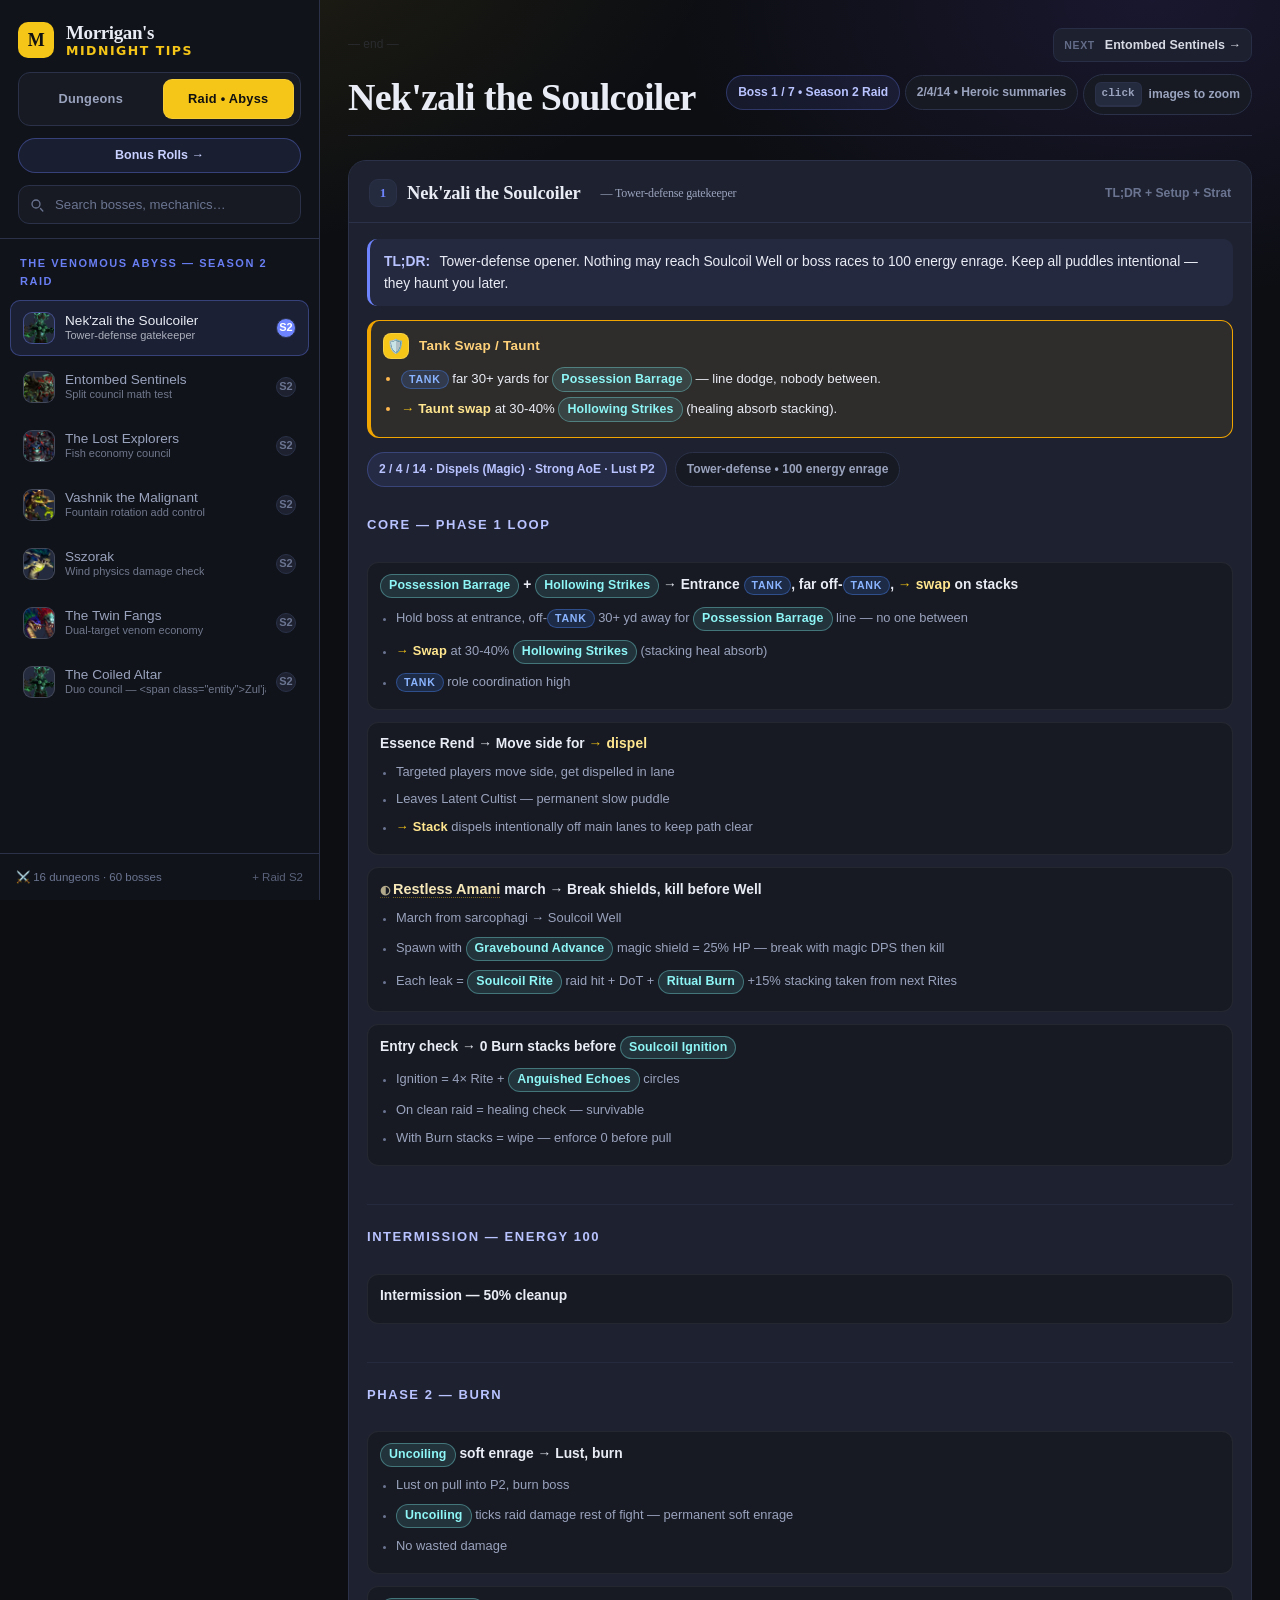
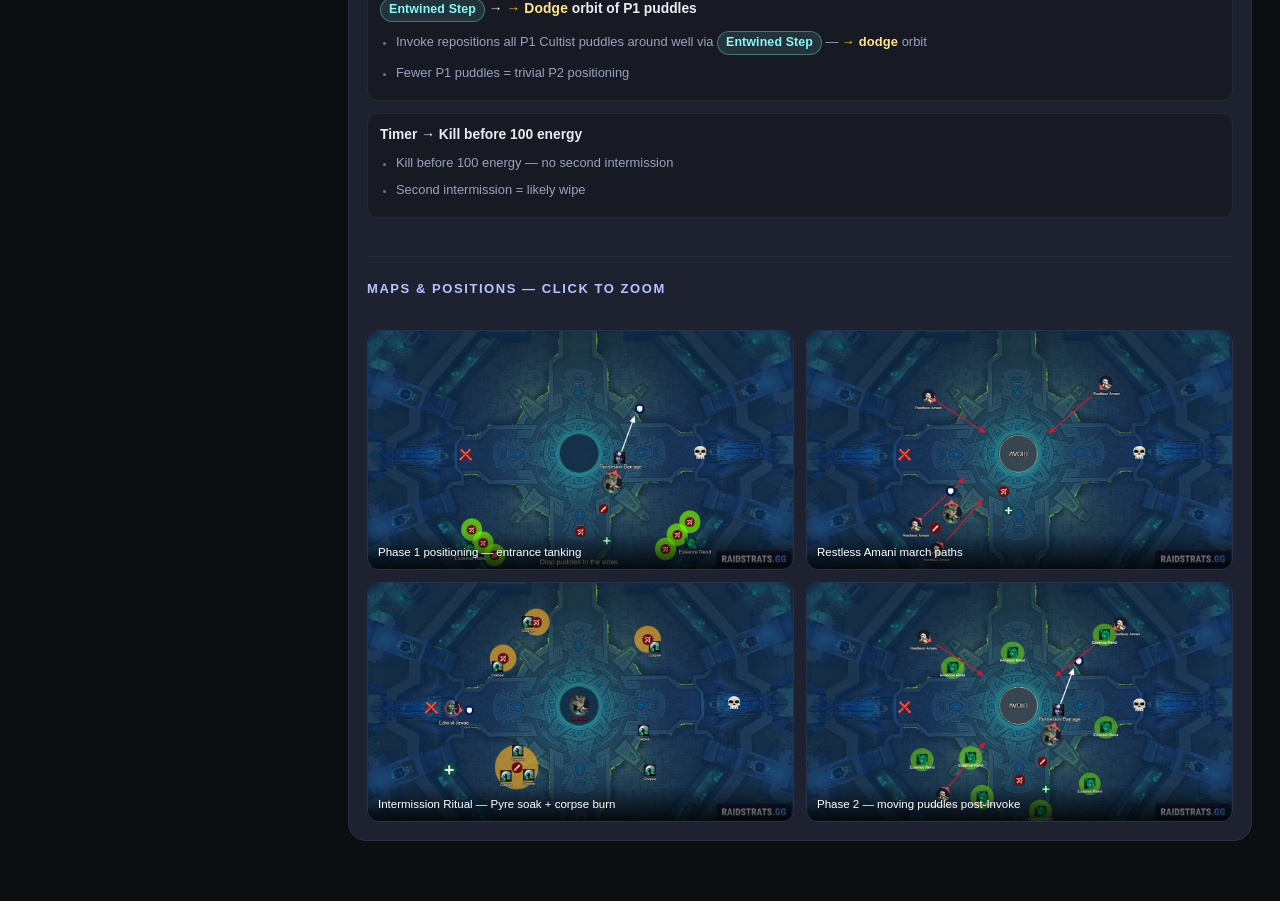
==== index.html @ 0553f7e4 "Add Bonus Rolls separate page and cross-link from main site" ====
<!doctype html>
<html lang="en">
<head>
<meta charset="utf-8"/>
<meta name="viewport" content="width=device-width, initial-scale=1, viewport-fit=cover"/>
<meta name="color-scheme" content="dark"/>
<title>Morrigan's Midnight Tips</title>
<link rel="icon" href="data:," />
<style>
  :root{
    --bg:#0c0e12;
    --bg2:#10131a;
    --panel:#171a23;
    --panel2:#1e2230;
    --panel3:#252b3e;
    --line:#2a3148;
    --line2:#313a56;
    --ink:#e9ecf4;
    --muted:#9aa3bd;
    --muted2:#6b7591;
    --gold:#f5c518;
    --gold2:#ffe27a;
    --gold-dim:rgba(245,197,24,.14);
    --green:#3ae68a;
    --accent-venom:#6e84ff;
    --radius:18px;
    --radius-sm:12px;
    --shadow:0 2px 12px rgba(0,0,0,.35);
  }
  *{box-sizing:border-box}
  html{-webkit-font-smoothing:antialiased; scrollbar-color:var(--line2) var(--bg)}
  body{
    margin:0; background:var(--bg); color:var(--ink);
    font-family: ui-sans-system, -apple-system, BlinkMacSystemFont, "Segoe UI", "Inter", "SF Pro Text", Roboto, Helvetica, Arial, sans-serif;
    min-height:100dvh; line-height:1.6;
  }
  body::before{
    content:""; position:absolute; inset:0; height:120vh; pointer-events:none; z-index:-1;
    background:
      radial-gradient(900px 600px at 15% -10%, rgba(245,197,24,.10) 0%, transparent 60%),
      radial-gradient(800px 500px at 90% 0%, rgba(120,90,255,.12) 0%, transparent 60%),
      radial-gradient(600px 400px at 60% 120%, rgba(58,230,138,.07) 0%, transparent 60%);
  }
  button{font:inherit}
  .app{display:grid; grid-template-columns:320px 1fr; min-height:100dvh}
  @media (max-width:900px){.app{grid-template-columns:1fr}}

  .side{
    position:sticky; top:0; align-self:start; height:100dvh; overflow:auto; contain:paint;
    background:var(--bg2);
    border-right:1px solid var(--line);
    display:flex; flex-direction:column;
  }
  @media (max-width:900px){.side{position:static; height:auto; overflow:visible} .side .dungeon-list{display:none}}
  .side-top{padding:22px 18px 14px; border-bottom:1px solid var(--line); background:var(--bg2)}
  .brand{display:flex; align-items:center; gap:12px; margin-bottom:14px}
  .brand-mark{
    width:36px; height:36px; border-radius:10px; display:grid; place-items:center;
    background:var(--gold); color:#111; font-weight:800;
    font-family: ui-serif, Georgia, serif; font-size:18px; letter-spacing:-.02em;

  }
  .brand h1{margin:0; font-family: ui-serif, Georgia, "Times New Roman", serif; font-weight:700; letter-spacing:-.02em; font-size:19px; line-height:.95; color:var(--ink)}
  .brand h1 span{display:block; color:var(--gold); font-size:12.5px; letter-spacing:.12em; text-transform:uppercase; margin-top:3px; font-family: ui-sans-system, system-ui, sans-serif; font-weight:600}
  .switch{display:flex; gap:6px; padding:6px; background:var(--panel); border:1px solid var(--line); border-radius:12px; margin-bottom:12px}
  .switch-btn{flex:1; padding:9px 8px; border-radius:9px; border:1px solid transparent; background:transparent; color:var(--muted); font-weight:600; font-size:12.8px; cursor:pointer; transition:.14s; letter-spacing:.02em}
  .switch-btn.active{background:var(--gold); color:#101010; border-color:rgba(255,255,255,.12)}
  .switch-btn:hover:not(.active){background:var(--panel2); color:var(--ink); border-color:var(--line2)}
  .bonus-roll-link{
    display:flex; align-items:center; justify-content:center; gap:6px;
    width:100%; margin-bottom:12px; padding:8px 11px;
    border:1px solid rgba(110,132,255,.35); border-radius:999px;
    background:rgba(110,132,255,.10); color:#c8d0ff;
    font-size:12.5px; font-weight:700; line-height:1.35; text-decoration:none;
    transition:background .14s,border-color .14s,color .14s;
  }
  .bonus-roll-link:hover{background:rgba(110,132,255,.16); border-color:rgba(110,132,255,.55); color:#fff}
  .bonus-roll-link:focus-visible{outline:2px solid var(--accent-venom); outline-offset:2px}
  .search-wrap{position:relative}
  .search-wrap input{
    width:100%; background:var(--panel); border:1px solid var(--line);
    color:var(--ink); padding:11px 12px 11px 36px; border-radius:11px; outline:none;
    font-size:13.2px; transition:.15s;
  }
  .search-wrap input::placeholder{color:var(--muted2)}
  .search-wrap input:focus{border-color:var(--line2); background:var(--panel2)}
  .search-wrap svg{position:absolute; left:11px; top:50%; transform:translateY(-50%); width:16px; height:16px; color:var(--muted2)}
  .clear-btn{position:absolute; right:8px; top:50%; transform:translateY(-50%); background:transparent; border:0; color:var(--muted2); cursor:pointer; padding:4px; border-radius:6px; display:none}
  .clear-btn.show{display:block}
  .dungeon-list{padding:10px 10px 18px; display:flex; flex-direction:column; gap:3px; flex:1}
  .season-head{font-size:11px; font-weight:700; letter-spacing:.14em; text-transform:uppercase; color:var(--gold2); padding:14px 10px 6px; margin-top:6px; opacity:.95; border-top:1px solid rgba(255,255,255,.06)}
  .season-head:first-child{border-top:0; margin-top:0; padding-top:6px}
  .season-head.raid-head{color:var(--accent-venom); border-top-color:rgba(110,132,255,.15)}
  .dungeon-btn{text-align:left; padding:11px 12px; border-radius:10px; border:1px solid transparent; background:transparent; color:var(--muted); cursor:pointer; transition:.14s; display:flex; align-items:center; justify-content:space-between; gap:10px; font-size:13.6px; font-weight:500}
  .dungeon-btn:hover{background:var(--panel); color:var(--ink); border-color:var(--line)}
  .dungeon-btn.active{background:rgba(245,197,24,.10); color:var(--ink); border-color:rgba(245,197,24,.28)}
  .dungeon-btn.raid-active{background:rgba(110,132,255,.12); border-color:rgba(110,132,255,.35); color:var(--ink)}
  .dungeon-btn.active .count{background:var(--gold); color:#111}
  .dungeon-btn.raid-active .count{background:var(--accent-venom); color:white}
  .dungeon-btn .name{white-space:nowrap; overflow:hidden; text-overflow:ellipsis}
  .count{font-size:11px; font-weight:700; min-width:20px; height:20px; display:grid; place-items:center; border-radius:999px; background:var(--panel2); color:var(--muted2); border:1px solid var(--line); flex-shrink:0}
  .side-foot{padding:14px 16px; border-top:1px solid var(--line); color:var(--muted2); font-size:11.5px; display:flex; justify-content:space-between; gap:10px; flex-wrap:wrap}

  .main{min-width:0; padding:28px 28px 60px; max-width:1220px; width:100%}
  @media (max-width:900px){.main{padding:18px 16px 40px}}
  .header{display:flex; gap:18px; flex-wrap:wrap; align-items:flex-end; justify-content:space-between; margin-bottom:24px; padding-bottom:20px; border-bottom:1px solid var(--line)}
  .header h2{margin:0; font-family: ui-serif, Georgia, serif; font-size:clamp(26px,4vw,38px); line-height:.95; letter-spacing:-.02em}
  .header h2 b{color:var(--gold)}
  .header h2.raid-title b{color:var(--accent-venom)}
  .pill{display:inline-flex; align-items:center; gap:7px; padding:7px 11px; border-radius:999px; background:var(--panel); border:1px solid var(--line); color:var(--muted); font-size:12.1px; font-weight:600; flex-wrap:wrap}
  .pill.gold{border-color:rgba(245,197,24,.28); background:rgba(245,197,24,.08); color:var(--gold2)}
  .pill.venom{border-color:rgba(110,132,255,.28); background:rgba(110,132,255,.10); color:#b9c3ff}
  .notice{background:var(--panel2); border:1px solid var(--line); border-radius:14px; padding:14px 16px; color:var(--muted); font-size:13px; display:flex; gap:12px; margin-bottom:22px}
  .notice strong{color:var(--ink)}
  .boss-grid{display:grid; gap:18px}
  .boss-card{background:var(--panel2); border:1px solid var(--line); border-radius:var(--radius); overflow:hidden;}
  .boss-head{padding:18px 20px 14px; display:flex; align-items:center; justify-content:space-between; gap:12px; border-bottom:1px solid var(--line); background:var(--panel2)}
  .boss-head.raid-head{background:var(--panel2)}
  .boss-head h3{margin:0; font-family: ui-serif, Georgia, serif; font-size:18.5px; letter-spacing:-.01em; display:flex; align-items:center; gap:10px}
  .boss-icon{width:28px; height:28px; border-radius:9px; display:grid; place-items:center; background:var(--panel3); border:1px solid var(--line); font-size:13px; color:var(--gold)}
  .boss-icon.raid{color:var(--accent-venom)}
  .boss-head .mini{color:var(--muted2); font-size:12.2px; font-weight:600}
  .tips{padding:6px 10px 12px; display:flex; flex-direction:column}
  .tip-row{display:grid; grid-template-columns:1fr 320px; gap:14px; padding:12px 10px; border-radius:12px; border:1px solid transparent}
  .tip-row:hover{background:rgba(255,255,255,.02); border-color:rgba(255,255,255,.04)}
  @media (max-width:920px){.tip-row{grid-template-columns:1fr}}
  .tip-text{font-size:14px; color:var(--ink); line-height:1.55; text-wrap:wrap; display:flex; gap:10px; align-items:flex-start}
  .tip-num{flex:0 0 26px; width:26px; height:26px; display:grid; place-items:center; background:var(--panel3); border:1px solid var(--line); border-radius:8px; color:var(--muted); font-size:11.5px; font-weight:700; margin-top:1px}
  .tip-row:hover .tip-num{color:var(--ink); border-color:var(--line2)}
  .tip-row.no-media{grid-template-columns:1fr}
  .tip-media{position:relative; border-radius:12px; overflow:hidden; background:var(--panel3); border:1px solid var(--line); aspect-ratio:16/9; display:grid; place-items:center}
  .tip-media img{width:100%; height:100%; object-fit:cover; display:block; cursor:zoom-in}
  .tip-media.empty{display:none}
  .img-badge{position:absolute; left:8px; bottom:8px; background:rgba(0,0,0,.72); color:white; font-size:11px; padding:4px 7px; border-radius:7px; border:1px solid rgba(255,255,255,.15)}

  /* RAID specifics */
  .raid-body{padding:16px 18px 18px}
  .tldr{background:rgba(245,197,24,.06); border-left:3px solid var(--gold); border-radius:10px; padding:12px 14px; font-size:13.8px; line-height:1.55; color:var(--ink); margin-bottom:14px}
  .tldr.venom-tldr{background:rgba(110,132,255,.08); border-left-color:var(--accent-venom)}
  .tldr strong{color:var(--gold); margin-right:6px}
  .tldr.venom-tldr strong{color:#b9c3ff}
  .setup-line{display:flex; gap:8px; flex-wrap:wrap; margin-bottom:14px}
  .strat{display:grid; gap:10px}
  .strat h4{margin:14px 0 6px; font-size:13px; letter-spacing:.12em; text-transform:uppercase; color:var(--gold2)}
  .strat h4.raid-h{color:#b9c3ff}
  .strat ul{margin:0; padding-left:18px; color:var(--ink); font-size:13.8px; line-height:1.55}
  .strat li{margin:5px 0}
  .strat li::marker{color:var(--muted2)}
  .img-grid{display:grid; grid-template-columns:repeat(2,1fr); gap:12px; margin-top:14px}
  @media (max-width:700px){.img-grid{grid-template-columns:1fr}}
  .img-card{border-radius:12px; overflow:hidden; background:var(--panel3); border:1px solid var(--line); aspect-ratio:16/9; position:relative}
  .img-card img{width:100%; height:100%; object-fit:cover; display:block; cursor:zoom-in}
  .img-card .cap{position:absolute; left:0; right:0; bottom:0; background:linear-gradient(0deg,rgba(0,0,0,.78),transparent); color:white; font-size:11.5px; padding:10px 10px 8px}

  .no-results{padding:40px 20px; text-align:center; color:var(--muted); border:1px dashed var(--line); border-radius:16px; background:var(--panel)}
  .mobile-dungeons{display:none; margin-bottom:18px}
  @media (max-width:900px){
    .mobile-dungeons{display:block}
    .mobile-dungeons select{width:100%; padding:12px 14px; border-radius:12px; background:var(--panel); color:var(--ink); border:1px solid var(--line); font-size:14px}
  }
  .lightbox{position:fixed; inset:0; z-index:60; display:none; place-items:center; padding:20px; background:rgba(5,6,10,.86);}
  .lightbox.open{display:grid}
  .lightbox img{max-width:min(1100px,92vw); max-height:86vh; border-radius:14px; border:1px solid rgba(255,255,255,.12)}
  .lightbox .close{position:absolute; top:16px; right:16px; width:40px; height:40px; border-radius:99px; background:rgba(255,255,255,.08); border:1px solid rgba(255,255,255,.12); color:white; cursor:pointer; display:grid; place-items:center}
  kbd{font-family:ui-monospace,monospace; font-size:11px; background:var(--panel3); border:1px solid var(--line); border-bottom-width:2px; padding:2px 6px; border-radius:6px; color:var(--muted)}

  /* readability tokens */
  .spell{
    display:inline-flex; align-items:center; gap:4px;
    padding:2px 8px; border-radius:999px;
    background:rgba(122,236,236,.12);
    border:1px solid rgba(122,236,236,.36);
    color:#8ef6f6; font-weight:700; font-size:12.4px; letter-spacing:.01em;
    white-space:nowrap;
  }
  .entity{
    font-weight:800; color:#f6e7b8; font-size:105%;
    text-decoration: underline dotted rgba(245,197,24,.45);
    text-underline-offset:3px; text-decoration-thickness:1.4px;
  }
  .entity::before{content:"◐"; font-size:.85em; margin-right:3px; opacity:.7}
  .role{
    display:inline-flex; align-items:center; justify-content:center;
    padding:1px 7px; border-radius:999px; font-size:10.6px; font-weight:800;
    text-transform:uppercase; letter-spacing:.07em; line-height:1.4;
    border:1px solid transparent; vertical-align:middle;
  }
  .role-tank{background:rgba(72,135,255,.16); border-color:rgba(72,135,255,.38); color:#8ab4ff}
  .role-healer{background:rgba(52,211,121,.16); border-color:rgba(52,211,121,.36); color:#7be6a2}
  .role-dps{background:rgba(255,90,90,.15); border-color:rgba(255,90,90,.36); color:#ff9494}
  .action{
    color:#ffe68f; font-weight:700; letter-spacing:.01em;
  }
  .action::before{content:"→ "; color:var(--gold); font-weight:900}
  strong.action{color:#ffe68f; font-weight:800}
  .dungeon-btn .raid-ico{
    width:32px; height:32px; border-radius:9px; object-fit:cover; flex:0 0 32px;
    border:1px solid rgba(255,255,255,.14); background:var(--panel3);
    image-rendering:-webkit-optimize-contrast;
  }
  .dungeon-btn.raid-active .raid-ico{
    border-color:rgba(110,132,255,.42);
  }
  .tank-box{
    margin:12px 0 14px; padding:12px 12px 10px 12px;
    border-radius:12px;
    border:1.5px solid #f0a500; border-left-width:4px;
    background:rgba(240,165,0,.08);
    box-shadow:none;
    color:var(--ink);
  }
  .tank-box-head{display:flex; align-items:center; gap:10px; margin-bottom:8px; font-weight:800; letter-spacing:.02em; font-size:13.5px; color:#ffd27a}
  .tank-box-head .tb-icon{width:26px; height:26px; border-radius:8px; display:grid; place-items:center; background:var(--gold); color:#1a1200; font-size:14px; font-weight:900; border:1px solid rgba(255,255,255,.18)}
  .tank-box ul{margin:6px 0 0 18px; padding:0; font-size:13.2px; line-height:1.52}
  .tank-box li{margin:5px 0}
  .tank-box li::marker{color:#ffb84d}

  .pn-top{
    display:flex; justify-content:space-between; gap:8px; margin:0 0 12px; align-items:center;
  }
  .pn-btn{
    display:inline-flex; align-items:center; gap:6px; white-space:nowrap;
    border:1px solid var(--line); background:var(--panel2); color:var(--ink);
    border-radius:10px; cursor:pointer; transition:.14s; font-weight:600;
    text-align:left; max-width:44vw; overflow:hidden; text-overflow:ellipsis;
  }
  .pn-btn.small{padding:6px 10px; font-size:12.5px; border-radius:9px; opacity:.92}
  .pn-btn.large{padding:12px 18px; font-size:14px; border-radius:12px; min-width:160px; justify-content:center; font-weight:700}
  .pn-btn:hover{border-color:var(--line2); background:var(--panel3); transform:translateY(-1px)}
  .pn-btn:active{transform:translateY(0)}
  .pn-btn[disabled], .pn-btn.disabled{
    opacity:.32; pointer-events:none; border-style:dashed;
  }
  .pn-btn.venom:hover{border-color:rgba(110,132,255,.45)}
  .pn-btn.gold:hover{border-color:rgba(245,197,24,.42)}
  .pn-label{overflow:hidden; text-overflow:ellipsis; white-space:nowrap; max-width:22ch}
  .pn-hint{font-size:10.5px; color:var(--muted2); letter-spacing:.06em; text-transform:uppercase; font-weight:700; margin-right:4px}

  /* Title deeplink */
  .deeplink{
    color:inherit; text-decoration:none; cursor:pointer; position:relative;
    display:inline-flex; align-items:center; gap:8px;
  }
  .deeplink:hover{ text-decoration:underline; text-underline-offset:4px; text-decoration-thickness:1.5px; }
  .header h2:not(.raid-title) .deeplink:hover{ text-decoration-color: var(--gold); }
  .header h2.raid-title .deeplink:hover{ text-decoration-color: var(--accent-venom); }
  .deeplink .link-ic{
    opacity:0; transform: translateX(-4px);
    font-size:14px; line-height:1; transition: opacity .15s ease, transform .15s ease;
    filter: saturate(.8);
  }
  .deeplink:hover .link-ic, .deeplink:focus-visible .link-ic{ opacity:1; transform: translateX(0); }
  .deeplink:focus-visible{ outline:none; text-decoration:underline; text-underline-offset:4px; }
  #copyFeedback{
    position:fixed; left:50%; bottom:22px; transform:translateX(-50%) translateY(8px);
    background:#1c2236; color:#dbe3ff; border:1px solid rgba(110,132,255,.35);
    border-left:2px solid var(--accent-venom);
    padding:8px 14px; border-radius:10px; font-size:12.5px; font-weight:600;
    opacity:0; pointer-events:none; transition: opacity .18s, transform .18s; z-index:99999;
  }
  #copyFeedback.show{ opacity:1; transform:translateX(-50%) translateY(0); }

  /* Mech scannability */
  .strat ul{list-style:none; padding-left:0}
  .strat ul li.mech-item{
    padding:11px 12px; border:1px solid rgba(255,255,255,.06); border-radius:11px;
    background:var(--panel);
    margin:10px 0;
  }
  .strat ul li.mech-item + li.mech-item{margin-top:12px}
  .mech-lead{font-weight:700; font-size:13.8px; line-height:1.45; margin-bottom:6px}
  .mech-lead strong{font-weight:800}
  .mech-subs{margin:6px 0 0 0; padding-left:16px !important; list-style:disc !important}
  .mech-subs li{padding:3px 0; margin:3px 0 !important; border:0 !important; background:transparent !important; font-size:12.9px; color:var(--muted); line-height:1.45}
  .mech-subs li::marker{color:var(--muted2); font-size:11px}
  .mech-divider{height:1px; background:var(--line); margin:18px 0 8px; opacity:.6}
  .mech-ico{width:22px; height:22px; border-radius:7px; object-fit:cover; border:1px solid var(--line); vertical-align:middle; margin-right:6px; background:var(--panel3); display:inline-block}

  /* Spell tooltips - desktop only */
  .spell{
    position:relative;
  }
  @media (hover: hover) and (pointer: fine){
    .spell{cursor:help}
    .spell:hover,.spell:focus{opacity:.92; outline:none}
    .spell:focus-visible{outline:2px solid rgba(122,236,236,.5); outline-offset:2px}
  }
  #spellTooltip{
    position:fixed;
    left:0; top:0;
    max-width:320px;
    width:max-content;
    max-width:min(320px, calc(100vw - 24px));
    background:#1b1f2e;
    color:#e9ecf6;
    border:1px solid rgba(122,236,236,.38);
    border-left:3px solid #7aecec;
    border-radius:10px;
    padding:10px 12px 9px;
    font-size:12.7px;
    line-height:1.45;
    font-weight:500;
    z-index:9999;
    opacity:0;
    transform:translateY(4px) scale(.98);
    pointer-events:none;
    transition:opacity .14s ease, transform .14s ease;
    text-wrap:wrap;
    white-space:normal;
  }
  #spellTooltip.show{
    opacity:1;
    transform:translateY(0) scale(1);
  }
  #spellTooltip::before{
    content:"";
    position:absolute;
    width:8px; height:8px;
    background:#1b1f2e;
    border-left:1px solid rgba(122,236,236,.38);
    border-top:1px solid rgba(122,236,236,.38);
    transform:rotate(45deg);
    left:16px;
    bottom:-5px;
  }
  #spellTooltip.flip-above::before{
    top:-5px; bottom:auto;
    transform:rotate(225deg);
  }
  @media (max-width:768px), (hover: none), (pointer: coarse){
    #spellTooltip{display:none !important}
    .spell{cursor:default}
  }
</style>
</head>
<body>
<div class="app">
  <aside class="side" aria-label="Navigation">
    <div class="side-top">
      <div class="brand">
        <div class="brand-mark">M</div>
        <h1>Morrigan's<span>Midnight Tips</span></h1>
      </div>
      <div class="switch" role="tablist">
        <button class="switch-btn active" id="swDungeon" role="tab" aria-selected="true">Dungeons</button>
        <button class="switch-btn" id="swRaid" role="tab" aria-selected="false">Raid • Abyss</button>
      </div>
      <a class="bonus-roll-link" href="bonus-rolls.html" data-preview-href="assets/bonus-rolls.html">Bonus Rolls →</a>
      <div class="search-wrap">
        <svg viewBox="0 0 16 16" fill="none" aria-hidden="true"><path d="M11.5 11.5L13.8 14" stroke="currentColor" stroke-width="1.3" stroke-linecap="round"/><circle cx="7" cy="7" r="4" stroke="currentColor" stroke-width="1.3"/></svg>
        <input id="q" placeholder="Search bosses, mechanics…" autocomplete="off" spellcheck="false"/>
        <button class="clear-btn" id="clearQ" aria-label="Clear search">✕</button>
      </div>
    </div>
    <div class="dungeon-list" id="dungeonList"></div>
    <div class="side-foot"><span>⚔️ 16 dungeons · 60 bosses</span><span style="opacity:.8">+ Raid S2</span></div>
  </aside>
  <main class="main">
    <div class="mobile-dungeons"><select id="mobileSelect" aria-label="Select"></select></div>
    <div class="pn-top" id="topPrevNext" aria-label="Previous Next top"></div>
    <div class="header">
      <h2 id="dungeonTitle">Temple of Sethraliss</h2>
      <div class="meta" id="headerMeta"><span class="pill"><kbd>/</kbd> to search • <kbd>Esc</kbd> closes image</span></div>
    </div>
    <div class="notice" id="notice"><span style="font-size:16px">💡</span><div><strong id="noticeTitle">How to use:</strong> <span id="noticeText">pick a dungeon left, then skim boss cards. Search filters bosses and mechanics.</span></div></div>
    <div class="boss-grid" id="bossGrid"></div>
  </main>
</div>
<div class="lightbox" id="lightbox" aria-hidden="true" role="dialog"><button class="close" id="lbClose" aria-label="Close">✕</button><img id="lbImg" alt="Zoomed screenshot" decoding="async"/></div>
<div id="spellTooltip" role="tooltip" aria-hidden="true"></div>
<div id="copyFeedback" role="status" aria-live="polite"></div>
<script>
// Keep the GitHub Pages link at the repo root while serving the preview copy from Hatch's asset route.
document.addEventListener('click', (e)=>{
  const previewLink=e.target.closest && e.target.closest('a[data-preview-href]');
  if(previewLink && location.pathname.includes('/spaces/v2/')){
    e.preventDefault();
    location.href=previewLink.dataset.previewHref;
    return;
  }

  const a=e.target.closest && e.target.closest('a.deeplink');
  if(!a) return;
  const href=a.getAttribute('href')||'';
  if(!href.startsWith('#')) return;
  const el=document.getElementById('copyFeedback');
  if(el){
    el.textContent='Link copied · '+href;
    el.classList.add('show');
    clearTimeout(window.__cf_t);
    window.__cf_t=setTimeout(()=>el.classList.remove('show'),1400);
  }
});
</script>
<script>

const IMAGE_MAP={"flp6.png":"rlp6.png"};
const DUNGEONS={
  "Temple of Sethraliss":{bosses:[
    {name:"Adderis and Aspix",tips:[{text:"1 boss has immunity. Always target the one that takes damage"},{image:"tos1.png",text:"2 players targeted, <span class=\"action\">drop puddles</span>. Drop them away. Center is a good place"},{image:"tos2.png",text:"Line attacks with knockbacks"},{image:"tos4.png",text:"<span class=\"action\">Group soak</span> after knockback"}]},
    {name:"Merektha",tips:[{text:"Alternates between boss phase and adds phase"},{image:"tos5.png",text:"Knot of snakes. Group in melee range. 2 targeted players are stunned until snakes CCd. Then lots of snakes spawn"},{image:"tos6.png",text:"2 targeted players start dropping puddles"},{image:"tos7.png",text:"Adds phase. <span class=\"action\">Interrupt</span> cast. Storm puddles spawn. <span class=\"role role-tank\">Tank</span> near existing puddles"}]},
    {name:"Galvazzt",tips:[{text:"Similar to the Skyreach boss"},{image:"tos8.png",text:"3 beams to be soaked"},{image:"tos9.png",text:"Then boss hits and drops puddle"}]},
    {name:"Avatar of Sethraliss",tips:[{text:"Trash based fight. Heal boss to win"},{image:"tos10.png",text:"Phase 1. Adds channel healing prevention. Don't heal the boss now."},{image:"tos11.png",text:"Avoid AOE on some mob death"},{image:"tos12.png",text:"3 Soaks. You have 4.5s to <span class=\"action\">soak</span> them or they explode. <span class=\"action\">Soak</span> ASAP. Successful soaks heal the boss"},{image:"tos13.png",text:"<span class=\"action\">Drop puddles</span> away"},{image:"tos14.png",text:"Phase 2. <span class=\"role role-healer\">Healer</span> now can heal boss. Adds fixate <span class=\"role role-healer\">healer</span>. <span class=\"role role-healer\">Healer</span> needs to <span class=\"action\">kite</span> and heal. Each wave you kill heals the boss."}]}
  ]},
  "King's Rest":{bosses:[
    {name:"The Golden Serpent",tips:[{image:"kr1.png",text:"2 players targeted. <span class=\"action\">Drop puddles</span> together and near existing ones"},{image:"kr2.png",text:"Puddles turn into mobs trying to reach boss. Kill them before they reach boss"}]},
    {name:"Mchimba the Embalmer",tips:[{text:"Drain fluids. <span class=\"role role-healer\">Healer</span> remove debuff by healing to over 90%"},{image:"kr3.png",text:"2 mummy adds spawn. <span class=\"role role-tank\">Tank</span> grab aggro. Cleave under boss"},{text:"Entombed player: spam special action button to shake the tomb, so other players can free"},{image:"kr4.png",text:"Drops large puddle"}]},
    {name:"Council of Tribes",tips:[{image:"kr5.png",text:"First boss, spinnig axes. Fight this boss in the center"},{image:"kr6.png",text:"Second boss. <span class=\"action\">Group soak</span>. All stay close"},{image:"kr7.png",text:"Third boss spawns totems. Explosive Totem prio. Then Thundering Totem. Then Torrent Totem."}]},
    {name:"the Shade of Zul Miniboss",tips:[{image:"kr8.png",text:"2 soaks. <span class=\"role role-tank\">Tank</span> soaks one. Anyone else soaks the other."},{image:"kr9.png",text:"2 players targeted. <span class=\"action\">Spread out</span>"}]},
    {name:"Dazar, The First King",tips:[{image:"kr10.png",text:"<span class=\"action\">Dodge</span> falling spears. <span class=\"role role-tank\">Tank</span> face boss away from group"},{text:"Focus Reban first"},{image:"kr11.png",text:"Quaking leap. Move away if you are targeted. Moving further reduces damage. Combat drops remove all remaining leaps"}]}
  ]},
  "Ruby Life Pools":{bosses:[
    {name:"Melidrussa Chillworn",tips:[{text:"<span class=\"action\">Interrupt</span> Frigid Shard. Group should <span class=\"action\">stack</span>"},{image:"rlp1.png",text:"Spawn crystals all close"},{image:"rlp2.png",text:"Player targeted run away from group to spawn the tornado"},{image:"rlp3.png",text:"That player spawns the tornado that pulls everyone in"},{image:"rlp4.png",text:"Adds spawn. <span class=\"role role-tank\">Tanks</span> get ready to get aggro. Break boss shield"}]},
    {name:"Kokia Blazehoof",tips:[{image:"rlp5.png",text:"Targeted player spawns add. Drop new add near existing puddle. They leave big puddle on death"},{text:"<span class=\"action\">Interrupt</span> Blaze volley. Kick late"},{image:"flp6.png",text:"<span class=\"action\">Dodge</span> the boulder. Aim it away"}]},
    {name:"Kyrakka and Erkhart",tips:[{image:"rlp7.png",text:"2 players debuffed. Put puddles away. Puddles will move"},{text:"When dragon is on ground, dmg dragon"},{text:"Wind order: NW edge, SW statue, SE entrace, NE statue. That's where to drop the puddles"}]}
  ]},
  "Voidscar Arena":{bosses:[
    {name:"Taz'Rah",tips:[{image:"vsa1.png",text:"Line attacks that apply dot. <span class=\"action\">Loosely spread</span>. Shades will leave puddles after the attack"},{image:"vsa2.png",text:"Orbs shoot from puddles"}]},
    {name:"Atroxus",tips:[{image:"vsa3.png",text:"Poison puddles. <span class=\"action\">Dodge</span>"},{image:"vsa4.png",text:"Random target frontal. <span class=\"action\">Dodge</span>. Ranged players don't play too far"},{image:"vsa5.png",text:"Roar spawns add that fixates <span class=\"role role-tank\">tank</span>. <span class=\"role role-tank\">Tank</span> kites. <span class=\"role role-dps\">Dps</span> focus add"}]},
    {name:"Charonus",tips:[{image:"vsa6.png",text:"3 singularities pull players in. Avoid"},{image:"vsa7.png",text:"Circle around each player. <span class=\"action\">Loosely spread</span>"},{image:"vsa8.png",text:"Orbs fixate random players. <span class=\"action\">Kite</span> to destroy singularities. <span class=\"role role-dps\">DPS</span> pre position near a singularity. <span class=\"role role-tank\">Tank</span> point boss away from <span class=\"role role-dps\">DPS</span> players"}]}
  ]},
  "Den of Nalorakk":{bosses:[
    {name:"Hoardmonger",tips:[{image:"den1.png",text:"At 90, 70, 40% health boss runs to resources pile. Empowers a boss ability. Order: Meat at entrance, bone pile, mushrooms"},{image:"den2.png",text:"AOE with knockback"},{image:"den3.png",text:"<span class=\"action\">Dodge</span> frontal. Leaves spikes"},{image:"den4.png",text:"Mushrooms that explode. <span class=\"action\">SOAK</span>"}]},
    {name:"Sentinel of Winter",tips:[{text:"<span class=\"action\">Dispel</span> Glacial Torment"},{image:"den5.png",text:"Rotating tornado spawns under players. <span class=\"action\">Stack</span> before spawn"},{image:"den6.png",text:"Stationary adds. <span class=\"action\">Interrupt</span>. Drag boss to them one at a time."},{image:"den7.png",text:"<span class=\"action\">Soak</span> when add dies"},{image:"den8.png",text:"During <span class=\"spell\" data-tooltip=\"Roaming tornadoes dealing nature damage on contact\" tabindex=\"0\" aria-describedby=\"spellTooltip\">tempest</span> stay near boss. Constant pushbacks"},{image:"den9.png",text:"Stand on snowpile during pushback"}]},
    {name:"Nalorakk",tips:[{image:"den10.png",text:"Echoes spawn under 3 players. Drop near existing echoes. Don't get too close to them"},{image:"den11.png",text:"Intercept charging echoes"},{image:"den12.png",text:"Step into the shield. Ends with knockback"},{image:"den13.png",text:"<span class=\"role role-tank\">Tank</span> <span class=\"action\">soak</span>, right after shield"}]}
  ]},
  "Murder Row":{bosses:[
    {name:"Kystia Manaheart",tips:[{image:"row1.png",text:"Focus Nibbles down to 20%. Then boss takes double damage."},{text:"<span class=\"action\">Dispel</span> Corroding Spittle"},{image:"row2.png",text:"<span class=\"action\">Dodge</span> frontal. Starts with <span class=\"role role-tank\">tank</span>"},{image:"row3.png",text:"<span class=\"action\">Dodge</span> this"},{image:"row4.png",text:"<span class=\"action\">Interrupt</span> or CC mirror images"}]},
    {name:"Zaen Bladesorrow",tips:[{image:"row5.png",text:"1 of the barrels is fel infused"},{image:"row6.png",text:"Fire bombs. One player targets the fel infused. Do not hit normal barrels."},{image:"row7.png",text:"Murder in a row. Intercept line with a barrel."}]},
    {name:"Xathuux the Annihilator",tips:[{image:"row8.png",text:"<span class=\"role role-tank\">Tank</span> on edge of arena. Face boss outwards."},{image:"row9.png",text:"Player targeted by axe, run melee. <span class=\"action\">Swap</span> to the add"},{image:"row10.png",text:"Demonic rage. Takes 30% more damage, makes puddles. Use 1/3 of arena per phase"}]},
    {name:"Lithiel Cinderfury",tips:[{image:"row11.png",text:"First infernal doesn't die. <span class=\"role role-tank\">Tank</span> to <span class=\"action\">kite</span> it."},{image:"row12.png",text:"AOE hit + spawns. Get circles close. Use CCs and cleave."},{text:"Kick Chaos Bolt"},{image:"row13.png",text:"Gate and shockwave. Kill adds before shockwave reaches them. Avoid shockwave taking teleport"}]}
  ]},
  "Blinding Vale":{bosses:[
    {name:"Lightblossom Trinity",tips:[{image:"vale1.png",text:"<span class=\"action\">Interrupt</span> Kezkitt"},{image:"vale2.png",text:"<span class=\"action\">Dodge</span> line attack through the 3 circles"},{image:"vale3.png",text:"When turned into flowers, <span class=\"action\">soak</span>. Step out of puddle at the end"},{image:"vale4.png",text:"Big circle, move away from group"}]},
    {name:"Ikuzz",tips:[{image:"vale5.png",text:"Thorns will root you"},{image:"vale6.png",text:"Knockback. Don't get pushed into roots. Roots after 4 seconds. If melee, reach melee range before auto root but don't <span class=\"action\">stack</span>"},{image:"vale7.png",text:"Fixated player leads boss to walk over roots to destroy them"},{image:"vale8.png",text:"Frenzy. Pulses damage. Group defensives and healing cooldowns"}]},
    {name:"Lightwarden Ruia",tips:[{image:"vale9.png",text:"Phase1. <span class=\"action\">Interrupt</span>"},{image:"vale10.png",text:"Phase1. Tornadoes shoot out, silence on hit. Do not <span class=\"action\">stack</span>. <span class=\"action\">Spread out</span> and <span class=\"action\">dodge</span>"},{image:"vale12.png",text:"Phase2. Frontal to 3 players. Don't get hit twice. <span class=\"action\">Loosely spread</span>"},{text:"Phase3. All spells active. Use cooldowns"}]},
    {name:"Ziekket",tips:[{image:"vale13.png",text:"<span class=\"action\">Interrupt</span>, CC, kill adds"},{image:"vale14.png",text:"Aim beam at dead adds"},{image:"vale15.png",text:"<span class=\"action\">Soak orbs</span>"}]}
  ]},
  "Altar of Fangs":{bosses:[
    {name:"Rav'i",tips:[{image:"altar1.png",text:"2 piles have a corpse. <span class=\"role role-tank\">Tank</span> drag boss on pile without corpse"},{image:"altar2.png",text:"<span class=\"action\">Loosely spread</span>"}]},
    {name:"The Writing Coil",tips:[{text:"Keep dmg cooldowns for phase 2"},{image:"altar3.png",text:"Phase 1. <span class=\"action\">Interrupt</span> Toxic Atrophy"},{image:"altar4.png",text:"<span class=\"action\">Dodge</span> line attack"},{image:"altar5.png",text:"<span class=\"action\">Dodge</span> frontal"},{image:"altar6.png",text:"Intermission. Pull tethers"},{image:"altar7.png",text:"Random fixates. Keep them grouped up. Avoid center of arena at end of phase"}]},
    {name:"Ascendant Serpent (miniboss)",tips:[{image:"altar8.png",text:"Circle and dot that spawn hatchlings. <span class=\"action\">Loosely spread</span>, then AOE"},{image:"altar9.png",text:"Avoid tornadoes and line attack"}]},
    {name:"Zul'jan",tips:[{image:"altar10.png",text:"<span class=\"action\">Soak</span> the 4 beams. Beams add stacks. If stacks end you die. Stacks removed by physical damage, which drops puddles"},{image:"altar11.png",text:"You can use this to clear stacks. Cast twice per phase. You just need to use it once. <span class=\"role role-tank\">Tanks</span> get cleared by melee attacks"},{image:"altar12.png",text:"<span class=\"spell\" data-tooltip=\"Spinning axe hitbox; 583k physical within 4 yards, persists\" tabindex=\"0\" aria-describedby=\"spellTooltip\">Axegrinder</span>. <span class=\"action\">Dodge</span> spinning axes"}]}
  ]},
  "Algeth’ar Academy":{bosses:[
    {name:"Overgrown Ancient",tips:[{text:"The tree"},{image:"academy1.png",text:"All players <span class=\"action\">stack</span> closely to spawn adds close."},{text:"Cleave adds"}]},
    {name:"Crawth",tips:[{text:"Mostly just dodging"},{image:"academy2.png",text:"3 balls to Air first."},{text:"3 balls to Fire"}]},
    {name:"Vexamus",tips:[{image:"academy3.png",text:"<span class=\"action\">Soak</span> the orbs."},{image:"academy4.png",text:"<span class=\"action\">Drop puddles</span> on the outside."}]},
    {name:"Echo of Doragosa",tips:[{image:"academy5.png",text:"Start taking at entrance."},{text:"Being hit by any ability, at 3 stacks, opens another Rift"}]}
  ]},
  "Maisara Caverns":{bosses:[
    {name:"Muro'jin and Nekraxx",tips:[{text:"Shared health pool, damage evenly"},{image:"maisara1.png",text:"Position around boss to avoid barrage."},{image:"maisara2.png",text:"Self-freeze on trap when targeted."}]},
    {name:"Vordaza",tips:[{text:"Healing check boss"},{image:"maisara3.png",text:"Phantom adds. Make phantoms collide."},{text:"Do not collide 2 pairs of phantoms too quickly (big group DoT)"},{image:"maisara4.png",text:"Intermission: burst boss shield and <span class=\"action\">interrupt</span> channel."}]},
    {name:"Rak'tul",tips:[{image:"maisara5.png",text:"3 players targeted, drop totems close."},{text:"3rd totem can be dropped on top of 1st totem!"},{image:"maisara6.png",text:"Focus totems."},{text:"<span class=\"role role-tank\">Tank</span>: stay opposite side of players (to <span class=\"action\">drop puddle</span> away)"},{image:"maisara7.png",text:"Intermission: silence/kick adds."}]}
  ]},
  "Pit of Saron":{bosses:[
    {name:"Forgemaster Garfrost",tips:[{image:"saron01.png",text:"2 chunks created."},{image:"saron02.png",text:"<span class=\"role role-tank\">Tank</span> destroy 1 chunk"},{image:"saron03.png",text:"Hide behind other chunk. <span class=\"role role-tank\">Tank</span> near it."},{text:"Then move to other forge."}]},
    {name:"Ick and Krick",tips:[{text:"Duo, shared health pool"},{image:"saron04.png",text:"<span class=\"role role-tank\">Tank</span> drag boss to adds"},{text:"<span class=\"action\">Interrupt</span> Death Bolt"},{image:"saron05.png",text:"Get 'em Ick phase. Fixates a player. <span class=\"action\">Kite</span>"}]},
    {name:"Scourgelord Tyrannus",tips:[{image:"saron06.png",text:"Defuse illuminated piles"},{image:"saron07.png",text:"<span class=\"role role-tank\">Tank</span> on remaining pile"},{image:"saron08.png",text:"<span class=\"action\">Interrupt</span> Plague Bolt"}]}
  ]},
  "Skyreach":{bosses:[
    {name:"Ranji",tips:[{image:"skyreach01.png",text:"Lots of dodging. <span class=\"role role-tank\">Tank</span> on edge and move around."},{image:"skyreach02.png",text:"<span class=\"action\">Dodge</span> Chakram, marked by arrow."}]},
    {name:"Araknath",tips:[{image:"skyreach03.png",text:"<span class=\"role role-tank\">Tank</span> melee, stationary boss."},{image:"skyreach04.png",text:"Intercept beams."},{image:"skyreach05.png",text:"Avoid big beams."}]},
    {name:"Rukhran",tips:[{image:"skyreach06.png",text:"Stationary, <span class=\"role role-tank\">tank</span> melee."},{image:"skyreach07.png",text:"<span class=\"role role-dps\">DPS</span> focus add. Drops an egg."},{image:"skyreach08.png",text:"Do NOT kill new adds on eggs."},{image:"skyreach09.png",text:"Searing Quills, hide behind pillar. <span class=\"role role-tank\">Tank</span> return to boss ASAP after."}]},
    {name:"High Sage Viryx",tips:[{image:"skyreach10.png",text:"<span class=\"role role-tank\">Tank</span> at entrance platform."},{image:"skyreach11.png",text:"Focus add (drags player away). CCs: stuns work."},{image:"skyreach12.png",text:"Lens flare: run away from it. Place puddles away."}]}
  ]},
  "Magister's Terrace":{bosses:[
    {name:"Arcanotron Custos",tips:[{image:"magister01.png",text:"Puddles space management."},{image:"magister02.png",text:"Intermission: <span class=\"action\">soak orbs</span>."}]},
    {name:"Seranel Sunlash",tips:[{text:"Silencing suppression zones."},{image:"magister03.png",text:"Runic Mark: remove by entering suppression. (do not do at same time)"},{image:"magister04.png",text:"Wave of Silence: enter suppression at end of cast."}]},
    {name:"Gemellus",tips:[{text:"Copies share health"},{image:"magister05.png",text:"Neural link: follow arrow to remove shield to a copy."}]},
    {name:"Degentrius",tips:[{text:"Volleyball match. Players spread around"},{image:"magister06.png",text:"Intercept ball."},{image:"magister07.png",text:"Hulking Fragment for <span class=\"role role-tank\">tank</span>, leaves puddle on expiration."}]}
  ]},
  "Nexus Point Xenas":{bosses:[
    {name:"Chief Corewright Kasreth",tips:[{image:"nexus01.png",text:"Remove rays when targeted"},{image:"nexus02.png",text:"Corespark detonation: knockback and puddle. Bait at edge"}]},
    {name:"Corewarden Nysarra",tips:[{image:"nexus03.png",text:"Avoid first beam"},{image:"nexus04.png",text:"Stand in second beam for 300% damage"},{image:"nexus05.png",text:"Away from other players when targeted"},{text:"Focus adds. <span class=\"action\">Interrupt</span> nullifiers. Must kill before intermission end."}]},
    {name:"Lothraxion",tips:[{image:"nexus06.png",text:"<span class=\"action\">Loosely spread</span> when targeted"},{image:"nexus07.png",text:"Intermission: <span class=\"action\">interrupt</span> clone WITHOUT horns. Or use Hunter's Mark"}]}
  ]},
  "Seat of the Triumvirate":{bosses:[
    {name:"Zuraal the Ascended",tips:[{image:"seat01.png",text:"<span class=\"action\">Drop puddle</span> at edges"},{image:"seat02.png",text:"Adds: don't let them reach boss. Use CCs"}]},
    {name:"Saprish",tips:[{text:"Boss and 2 pets share health"},{image:"seat03.png",text:"Remove bombs with circle. <span class=\"role role-tank\">TANK</span> to <span class=\"action\">soak</span> remaining bombs."},{text:"<span class=\"action\">Interrupt</span> Dread Screech"}]},
    {name:"Viceroy Nezhar",tips:[{image:"seat04.png",text:"Gates shoot orbs"},{text:"<span class=\"action\">Interrupt</span> Mind Blast"},{image:"seat05.png",text:"Focus tentacle adds"},{image:"seat06.png",text:"Intermission: run to center"}]},
    {name:"L'ura",tips:[{image:"seat07.png",text:"Aim beams to notes"},{text:"Intermission: boss takes 200% more damage"}]}
  ]},
  "Windrunner Spire":{bosses:[
    {name:"Emberdawn",tips:[{image:"windrunner01.png",text:"Flaming updraft: <span class=\"action\">drop puddles</span> away"},{image:"windrunner02.png",text:"Intermission: <span class=\"action\">dodge</span> stuff"}]},
    {name:"Derelict Duo",tips:[{text:"Cleave down duo evenly"},{image:"windrunner03.png",text:"<span class=\"action\">Drop puddles</span> on edges"},{image:"windrunner04.png",text:"Go behind other boss when targeted by hook"},{text:"Adds cannot be killed. CC"}]},
    {name:"Commander Kroluk",tips:[{image:"windrunner05.png",text:"Reckless Leap: targets furthest player. <span class=\"role role-tank\">TANK</span> can bait second leap."},{image:"windrunner06.png",text:"Intimidating Shout: <span class=\"action\">stack</span> near boss. (Or 1 <span class=\"action\">stack</span> for melee, 1 <span class=\"action\">stack</span> for ranged)"},{image:"windrunner07.png",text:"Intermission: focus adds"}]},
    {name:"The Restless Heart",tips:[{image:"windrunner08.png",text:"DoT <span class=\"action\">stack</span> when boss repositions. Using arrow removes DoT"},{image:"windrunner09.png",text:"Circle removes puddles"},{image:"windrunner10.png",text:"Bolt Gale: stand still"},{image:"windrunner11.png",text:"Windblast: jump with arrow"}]}
  ]}
};
const SEASON_2=["Temple of Sethraliss","King's Rest","Ruby Life Pools","Voidscar Arena","Den of Nalorakk","Murder Row","Blinding Vale","Altar of Fangs"];
const SEASON_1=["Algeth’ar Academy","Maisara Caverns","Pit of Saron","Skyreach","Magister's Terrace","Nexus Point Xenas","Seat of the Triumvirate","Windrunner Spire"];

// RAID DATA — scannable rewrite preserving all info
const RAID_ORDER=["Nek'zali the Soulcoiler","Entombed Sentinels","The Lost Explorers","Vashnik the Malignant","Sszorak","The Twin Fangs","The Coiled Altar"];
// Friendly aliases for task-requested names
const RAID_ALIASES={
  "Vashnik the Water-Gazer":"Vashnik the Malignant",
  "Sszorak the Ascended":"Sszorak",
  "Ithrax & Vexhul - The Twin Fangs":"The Twin Fangs",
  "Lost Explorers (Iku'nal & Nama'jin)":"The Lost Explorers"
};
function resolveRaidName(n){ return RAID_ALIASES[n]||n; }
const RAID_DATA={
  "Nek'zali the Soulcoiler":{
    short:"Tower-defense gatekeeper",
    bossNum:1,
    tldr:"Tower-defense opener. Nothing may reach Soulcoil Well or boss races to 100 energy enrage. Keep all puddles intentional — they haunt you later.",
    setup:"2 / 4 / 14 · Dispels (Magic) · Strong AoE · Lust P2",
    strategy:[
      {lead:"<span class=\"spell\" data-tooltip=\"30-yard line attack after Soul Channel that charms the first target hit, if no target hit Nek&#39;zali gains Possession\" tabindex=\"0\" aria-describedby=\"spellTooltip\">Possession Barrage</span> + <span class=\"spell\" data-tooltip=\"Physical tank melee combo applying stacking 10% healing absorption for 30s\" tabindex=\"0\" aria-describedby=\"spellTooltip\">Hollowing Strikes</span> → Entrance <span class=\"role role-tank\">tank</span>, far off-<span class=\"role role-tank\">tank</span>, <span class=\"action\">swap</span> on stacks", subs:[
        "Hold boss at entrance, off-<span class=\"role role-tank\">tank</span> 30+ yd away for <span class=\"spell\" data-tooltip=\"30-yard line attack after Soul Channel that charms the first target hit, if no target hit Nek&#39;zali gains Possession\" tabindex=\"0\" aria-describedby=\"spellTooltip\">Possession Barrage</span> line — no one between",
        "<span class=\"action\">Swap</span> at 30-40% <span class=\"spell\" data-tooltip=\"Physical tank melee combo applying stacking 10% healing absorption for 30s\" tabindex=\"0\" aria-describedby=\"spellTooltip\">Hollowing Strikes</span> (stacking heal absorb)",
        "<span class=\"role role-tank\">Tank</span> role coordination high"
      ]},
      {lead:"Essence Rend → Move side for <span class=\"action\">dispel</span>", subs:[
        "Targeted players move side, get dispelled in lane",
        "Leaves Latent Cultist — permanent slow puddle",
        "<span class=\"action\">Stack</span> dispels intentionally off main lanes to keep path clear"
      ]},
      {lead:"<span class=\"entity\">Restless Amani</span> march → Break shields, kill before Well", subs:[
        "March from sarcophagi → Soulcoil Well",
        "Spawn with <span class=\"spell\" data-tooltip=\"Magic absorb shield on Restless Amani equal to 25% health\" tabindex=\"0\" aria-describedby=\"spellTooltip\">Gravebound Advance</span> magic shield = 25% HP — break with magic DPS then kill",
        "Each leak = <span class=\"spell\" data-tooltip=\"Raid-wide shadow damage plus DoT when Restless Amani reaches Well, applies stacking 15% increased damage from next Rites\" tabindex=\"0\" aria-describedby=\"spellTooltip\">Soulcoil Rite</span> raid hit + DoT + <span class=\"spell\" data-tooltip=\"Stacking 15% increased damage taken from Soulcoil Rite\" tabindex=\"0\" aria-describedby=\"spellTooltip\">Ritual Burn</span> +15% stacking taken from next Rites"
      ]},
      {lead:"Entry check → 0 Burn stacks before <span class=\"spell\" data-tooltip=\"Four simultaneous Soulcoil Rites plus Anguished Echoes ground circles\" tabindex=\"0\" aria-describedby=\"spellTooltip\">Soulcoil Ignition</span>", subs:[
        "Ignition = 4× Rite + <span class=\"spell\" data-tooltip=\"8-yard shadow ground zones during Ignition, pulsing raid damage\" tabindex=\"0\" aria-describedby=\"spellTooltip\">Anguished Echoes</span> circles",
        "On clean raid = healing check — survivable",
        "With Burn stacks = wipe — enforce 0 before pull"
      ]}
    ],
    intermission:[
      {lead:"<span class=\"spell\" data-tooltip=\"50% health channel creating Echo of Jawae, lethal beam on completion\" tabindex=\"0\" aria-describedby=\"spellTooltip\">Soul Transfer</span> 50% → Beam channel creates Echo of Jawae", subs:[
        "Beam channels 50% <span class=\"spell\" data-tooltip=\"50% health channel creating Echo of Jawae, lethal beam on completion\" tabindex=\"0\" aria-describedby=\"spellTooltip\">Soul Transfer</span> creating <span class=\"entity\">Echo of Jawae</span>",
        "Don't stand in beam finish — lethal"
      ]},
      {lead:"<span class=\"spell\" data-tooltip=\"10-yard group fire damage split, applies Slithering Flame to non-hit targets\" tabindex=\"0\" aria-describedby=\"spellTooltip\">Hungering Pyre</span> + <span class=\"spell\" data-tooltip=\"Fire circle detonating after 6s into 4-yard incineration, Cremation burns nearby Vessel corpses\" tabindex=\"0\" aria-describedby=\"spellTooltip\">Slithering Flame</span> → <span class=\"action\">Soak</span> & burn corpses", subs:[
        "Melee <span class=\"action\">soak</span> <span class=\"spell\" data-tooltip=\"10-yard group fire damage split, applies Slithering Flame to non-hit targets\" tabindex=\"0\" aria-describedby=\"spellTooltip\">Hungering Pyre</span> — group 10y split",
        "Non-soakers get <span class=\"spell\" data-tooltip=\"Fire circle detonating after 6s into 4-yard incineration, Cremation burns nearby Vessel corpses\" tabindex=\"0\" aria-describedby=\"spellTooltip\">Slithering Flame</span> circles — both burn <span class=\"spell\" data-tooltip=\"Corpse of Restless Amani that reanimates as empowered add if not destroyed\" tabindex=\"0\" aria-describedby=\"spellTooltip\"><span class=\"entity\">Vessel of Awakening</span></span> corpses (dead Amani)",
        "On expiry Flame → <span class=\"spell\" data-tooltip=\"4-yard fire incineration from Slithering Flame expiry destroying Vessel corpses\" tabindex=\"0\" aria-describedby=\"spellTooltip\">Cremation</span> incinerates corpses in 4y radius",
        "Fewer Vessels = fewer empowered re-awakened Amani"
      ]},
      {lead:"Goal → Delete corpses, kill both Echoes", subs:[
        "Delete corpses mid-phase to trivialize P2",
        "Kill both Echoes to end intermission"
      ]}
    ],
    p2:[
      {lead:"<span class=\"spell\" data-tooltip=\"Periodic raid-wide shadow damage tick, permanent for remainder of fight\" tabindex=\"0\" aria-describedby=\"spellTooltip\">Uncoiling</span> soft enrage → Lust, burn", subs:[
        "Lust on pull into P2, burn boss",
        "<span class=\"spell\" data-tooltip=\"Periodic raid-wide shadow damage tick, permanent for remainder of fight\" tabindex=\"0\" aria-describedby=\"spellTooltip\">Uncoiling</span> ticks raid damage rest of fight — permanent soft enrage",
        "No wasted damage"
      ]},
      {lead:"<span class=\"spell\" data-tooltip=\"Repositions all Essence Rend puddles orbiting the Well\" tabindex=\"0\" aria-describedby=\"spellTooltip\">Entwined Step</span> → <span class=\"action\">Dodge</span> orbit of P1 puddles", subs:[
        "Invoke repositions all P1 Cultist puddles around well via <span class=\"spell\" data-tooltip=\"Repositions all Essence Rend puddles orbiting the Well\" tabindex=\"0\" aria-describedby=\"spellTooltip\">Entwined Step</span> — <span class=\"action\">dodge</span> orbit",
        "Fewer P1 puddles = trivial P2 positioning"
      ]},
      {lead:"Timer → Kill before 100 energy", subs:[
        "Kill before 100 energy — no second intermission",
        "Second intermission = likely wipe"
      ]}
    ],
    images:[
      {src:"assets/raid/nekzali-phase1-positioning.jpg",cap:"Phase 1 positioning — entrance tanking"},
      {src:"assets/raid/nekzali-phase1-amani.jpg",cap:"Restless Amani march paths"},
      {src:"assets/raid/nekzali-intermission.jpg",cap:"Intermission Ritual — Pyre soak + corpse burn"},
      {src:"assets/raid/nekzali-phase2.jpg",cap:"Phase 2 — moving puddles post-Invoke"}
    ]
  },
  "Entombed Sentinels":{
    short:"Split council math test",
    bossNum:2,
    tldr:"Council: 2 even teams 40+ yd apart (<span class=\"spell\" data-tooltip=\"99% damage reduction while Sentinels within 40 yards\" tabindex=\"0\" aria-describedby=\"spellTooltip\">Ula'tek's Dominance</span> = 99% DR when close). Keep HP even — <span class=\"spell\" data-tooltip=\"Both Sentinels gain 99% damage reduction for 30s while health equalizes to higher\" tabindex=\"0\" aria-describedby=\"spellTooltip\">Vitriolic Stasis</span> heals weaker to match stronger — and <span class=\"action\">swap</span> sides every intermission to drop Mark stacks.",
    setup:"2 / 4 / 14 · Magic dispels · Immunities cheat math · Lust Pull",
    green:[
      {lead:"<span class=\"spell\" data-tooltip=\"Venom orbs applying 16-second raid-wide nature DoT per orb\" tabindex=\"0\" aria-describedby=\"spellTooltip\">Toxic Droplets</span> → <span class=\"action\">Soak orbs</span> to spread Noxious Blast", subs:[
        "Orbs → 16s <span class=\"spell\" data-tooltip=\"16-second nature DoT from Toxic Droplets, pulses every 2 seconds\" tabindex=\"0\" aria-describedby=\"spellTooltip\">Noxious Blast</span> raid hit per orb",
        "<span class=\"action\">Soak</span> 1-2 per player, distribute damage evenly"
      ]},
      {lead:"<span class=\"spell\" data-tooltip=\"Large slime pulsing raid-wide nature damage while alive\" tabindex=\"0\" aria-describedby=\"spellTooltip\">Venom Coagulation</span> → Big slime #1 prio", subs:[
        "Pulses Contaminate raid damage while alive",
        "Kill ASAP before raid damage ramps"
      ]},
      {lead:"<span class=\"spell\" data-tooltip=\"Nature lines traveling out and back after 4 seconds\" tabindex=\"0\" aria-describedby=\"spellTooltip\">Living Venom</span> (Heroic) → <span class=\"action\">Dodge</span> lines both ways", subs:[
        "Lines shoot out and return after 4s",
        "<span class=\"action\">Dodge</span> both directions — don't get clipped on return"
      ]},
      {lead:"<span class=\"spell\" data-tooltip=\"Heavy physical hit on current target, +15% physical damage taken per stack for 20s, resets on new target\" tabindex=\"0\" aria-describedby=\"spellTooltip\">Empowering Slam</span> → <span class=\"action\">Swap</span> golems each intermission", subs:[
        "15% amp per <span class=\"action\">stack</span> on same target, resets on new target",
        "<span class=\"role role-tank\">Tank</span> with Mark out, new <span class=\"role role-tank\">tank</span> pulls other golem",
        "Reset via intermission <span class=\"action\">swap</span>"
      ]}
    ],
    red:[
      {lead:"Floor control → Start corner, everything puddles", subs:[
        "Start in corner — all mechanics <span class=\"action\">drop puddles</span>",
        "Control floor deliberately"
      ]},
      {lead:"<span class=\"spell\" data-tooltip=\"8-second debuff exploding into 8-yard area damage plus short DoT\" tabindex=\"0\" aria-describedby=\"spellTooltip\">Unstable Miasma</span> → <span class=\"action\">Group soak</span> then walk as group", subs:[
        "8s timer → 8y <span class=\"action\">group <span class=\"action\">soak</span></span> + <span class=\"spell\" data-tooltip=\"6-second shadow DoT after Unstable Miasma\" tabindex=\"0\" aria-describedby=\"spellTooltip\">Clinging Murk</span> short DoT",
        "<span class=\"action\">Stack</span>, <span class=\"action\">soak</span>, then walk as group to designated puddle dump"
      ]},
      {lead:"<span class=\"spell\" data-tooltip=\"Stacking nature DoT leaving pool on expiry or dispel, pool size scales with stacks\" tabindex=\"0\" aria-describedby=\"spellTooltip\">Blood Venom</span> → Edge <span class=\"action\">dispel</span> only", subs:[
        "On <span class=\"action\">dispel</span>/expiry drops pool — size scales with stacks",
        "<span class=\"action\">Dispel</span> at edge only — not in middle"
      ]},
      {lead:"<span class=\"spell\" data-tooltip=\"Stacking physical DoT on tank leaving large puddle on expiry\" tabindex=\"0\" aria-describedby=\"spellTooltip\">Bloodvenom Injection</span> → <span class=\"role role-tank\">Tank</span> walks puddle out", subs:[
        "Stacking DoT + drops massive puddle on expiry",
        "Outgoing <span class=\"role role-tank\">tank</span> walks it corner-ward before expiry"
      ]}
    ],
    intermission:[
      {lead:"<span class=\"spell\" data-tooltip=\"Both Sentinels gain 99% damage reduction for 30s while health equalizes to higher\" tabindex=\"0\" aria-describedby=\"spellTooltip\">Vitriolic Stasis</span> 100 energy → 30s 99% DR, health evens", subs:[
        "100 energy triggers 30s both 99% DR",
        "Health refunds to even — keep DPS balanced whole fight",
        "Unbalanced HP = free heal but wastes DR time"
      ]},
      {lead:"<span class=\"spell\" data-tooltip=\"4 orbs per player mixing red and green, contact merges orb counts\" tabindex=\"0\" aria-describedby=\"spellTooltip\">Helical Toxins</span> → Pair greens to exactly 4", subs:[
        "Each player gets 4 orbs (mix red/green)",
        "<span class=\"action\">Touch exactly 1 partner</span> so combined greens = exactly 4 — e.g. 1+3, 2+2",
        "Only 1 partner collision"
      ]},
      {lead:"<span class=\"spell\" data-tooltip=\"Lethal nature explosion plus lingering pool on failed Helical pairing\" tabindex=\"0\" aria-describedby=\"spellTooltip\">Cultivated Burst</span> → Punish mis-pairs", subs:[
        "Wrong pairing = <span class=\"spell\" data-tooltip=\"Lethal nature explosion plus lingering pool on failed Helical pairing\" tabindex=\"0\" aria-describedby=\"spellTooltip\">Cultivated Burst</span> lethal + lingering puddle",
        "Assign punishment corner for mis-pairs",
        "Immunities survive it clean — cheat"
      ]},
      {lead:"<span class=\"action\">Swap</span> → Sides + <span class=\"role role-tank\">tanks</span> after intermission", subs:[
        "<span class=\"action\">Swap</span> sides + <span class=\"role role-tank\">tanks</span> after every intermission",
        "Repeat loop"
      ]}
    ],
    images:[
      {src:"assets/raid/entombed-positioning.jpg",cap:"Split positioning — 40y+ separation"},
      {src:"assets/raid/entombed-blood.jpg",cap:"Blood golem corner puddle mgmt"},
      {src:"assets/raid/entombed-stasis.jpg",cap:"Vitriolic Stasis math — form pairs"},
      {src:"assets/raid/entombed-cultivated.jpg",cap:"Cultivated Burst punishment corner"}
    ]
  },
  "The Lost Explorers":{
    short:"Fish economy council",
    bossNum:3,
    tldr:"Council 3 turtles can't be close (<span class=\"spell\" data-tooltip=\"Turtles immune to damage while within 40 yards of each other\" tabindex=\"0\" aria-describedby=\"spellTooltip\">United Defense</span> immune). Flexible cleave. Fish economy engine holds fight together — only 3 fish, 4th Ascension is hard enrage.",
    setup:"2 / 4 / 14 · Cleave / multi-dot premium · Bleed removal · Mobility · Lust Pull",
    tanks:"Iku Shredding Shards & Nama Steady Strikes both ramp → trade as needed. Cleave can be kept on 2 but Iku blinks force tank reposition.",
    boxes:"Permanent cleanup crew: Physical resist / Evoker dispel for Splinters bleed. Pop every box before 25s Relic Rupture raid explosion. One box contains Disgusting Fish — Fish interrupts Mor'zahi Final Ascension 100 energy (resets to 0) but triggers Fishy Feedback raid hit.",
    feed:"Recommended: Iku → Nama → Gebbo (choice, run what you handle). Feeding empowers that turtle's ultimate. Fish count forces kill all 3 before 4th Ascension.",
    ultimates:[
      {lead:"<span class=\"spell\" data-tooltip=\"Leap to 3 targets in distance order dealing physical area damage and creating craters\" tabindex=\"0\" aria-describedby=\"spellTooltip\">Mighty Thud</span> (Nama) → 3 <span class=\"action\">soak</span> groups distance-ordered", subs:[
        "3 marked players — <span class=\"entity\">Nama</span> leaps in distance order (closest first)",
        "3 <span class=\"action\">soak</span> groups, one per marker, no empty <span class=\"action\">soak</span> (raid hit)",
        "Avoid Aftershock craters after landing"
      ]},
      {lead:"<span class=\"spell\" data-tooltip=\"Two sets of fire and frost zones applying 60-second fire or frost DoT\" tabindex=\"0\" aria-describedby=\"spellTooltip\">Frostfire Volley</span> (Iku) → Clear DoT in opposite element", subs:[
        "2 sets fire + frost patches + 1 min DoT",
        "Clear your DoT in opposite element before second set or <span class=\"spell\" data-tooltip=\"Lethal explosion if Frostfire Volley DoT not cleansed in opposite element\" tabindex=\"0\" aria-describedby=\"spellTooltip\">Elemental Explosion</span> wipe",
        "Convention: Frost → melee, Fire → ranged to deconflict"
      ]},
      {lead:"<span class=\"spell\" data-tooltip=\"Bomb at edge leaving shrinking pool into lethal Blast Wave\" tabindex=\"0\" aria-describedby=\"spellTooltip\">Explosive Surprise</span> (Gebbo) → Timed Mushroom jump", subs:[
        "Bomb drop at edge — leaves shrinking puddle → lethal <span class=\"spell\" data-tooltip=\"Lethal fire shockwave after Explosive Surprise pool shrinks\" tabindex=\"0\" aria-describedby=\"spellTooltip\">Blast Wave</span>",
        "Counter: timed <span class=\"spell\" data-tooltip=\"Mushroom launching player high, brief flight of 4 seconds\" tabindex=\"0\" aria-describedby=\"spellTooltip\">Bouncy Mushroom</span> jump close to wave, or blink/leap/immunity",
        "Shrooms despawn fast if brushed — don't waste"
      ]}
    ],
    enrage:"Balance HP all fight, kill together in window. If forced stagger: Gebbo > Nama > Iku (Iku explosion scales worst).",
    images:[
      {src:"assets/raid/lost-united-defense.jpg",cap:"United Defense — spread turtles, pair cleave"},
      {src:"assets/raid/lost-boxes.jpg",cap:"Gebbo's boxes — fish economy"},
      {src:"assets/raid/lost-mighty-thud.jpg",cap:"Mighty Thud — 3 soak groups distance-ordered"},
      {src:"assets/raid/lost-frostfire.jpg",cap:"Frostfire Volley — clear opposite"},
      {src:"assets/raid/lost-bomb-mushroom.jpg",cap:"Bomb + Mushroom — timed jump"}
    ]
  },
  "Vashnik the Malignant":{
    short:"Fountain rotation add control",
    bossNum:4,
    tldr:"Single-phase fountain rotation controls whole fight. <span class=\"role role-tank\">Tanks</span> decide imbibe pairs — one wrong pair drifts to triple-buffed lethal.",
    setup:"2 / 4 / 14 · CC for Shadow/Fire · Staggered dispels · Add-kill squad",
    rotation:[
      {lead:"Default rotation → Blood+Shadow, Shadow+Fire, Fire+Blood repeat", subs:[
        "Clean rotation: 1 Blood+Shadow, 2 Shadow+Fire, 3 Fire+Blood, repeat",
        "Logic = one new fountain per cycle, one carried over — avoids triple-buff",
        "Makes callouts predictable"
      ]},
      {lead:"<span class=\"role role-tank\">Tank</span> execution → Walk boss to correct pair before Imbibe", subs:[
        "<span class=\"role role-tank\">Tanks</span> physically walk boss to correct pair before each <span class=\"spell\" data-tooltip=\"Empowers boss with two fountain buffs, one carried over plus new one\" tabindex=\"0\" aria-describedby=\"spellTooltip\">Imbibe</span>",
        "Call loud every time — rotation failure = wipe"
      ]}
    ],
    adds:[
      {lead:"Core rule → Every add paths center, kill before 60s <span class=\"spell\" data-tooltip=\"At 60s adds become CC-immune and sprint to center with 80% haste\" tabindex=\"0\" aria-describedby=\"spellTooltip\">Hardened Venom</span>", subs:[
        "Core: Every add paths center pool — single <span class=\"spell\" data-tooltip=\"Raid-wide poison DoT if any add reaches center pool\" tabindex=\"0\" aria-describedby=\"spellTooltip\">Malignant Burst</span> = raid-wide DoT",
        "Dedicated add crew, kill on spawn before 60s <span class=\"spell\" data-tooltip=\"At 60s adds become CC-immune and sprint to center with 80% haste\" tabindex=\"0\" aria-describedby=\"spellTooltip\">Hardened Venom</span> CC-immune sprint"
      ]},
      {lead:"<span class=\"spell\" data-tooltip=\"Add immune to CC, melee cleave, splits at 50% health\" tabindex=\"0\" aria-describedby=\"spellTooltip\">Blood Clotting</span> → No CC, pure burn, count splits", subs:[
        "No CC possible — pure burn",
        "Cleaves, splits immediately — keep count"
      ]},
      {lead:"Shadow Shrouded → CC lock, place death circles intentionally", subs:[
        "CC lock extras to limit spawns",
        "Respect <span class=\"spell\" data-tooltip=\"8-yard shadow death circle on Shadow add death\" tabindex=\"0\" aria-describedby=\"spellTooltip\">Umbral Ejection</span> death circles — kill where you want circles, not random"
      ]},
      {lead:"Burning Venom → Staggered kills, never together", subs:[
        "Pair pulses raid damage + stacking explosion on death",
        "CC one, nuke other, second after debuff falls — never together"
      ]}
    ],
    infections:[
      {lead:"<span class=\"spell\" data-tooltip=\"Blood magic debuff blocking healing, leeches health from players within 6 yards\" tabindex=\"0\" aria-describedby=\"spellTooltip\">Siphoning Infection</span> (Blood) → Feed or absorb pre-decided", subs:[
        "Infected needs bodies in circle to leech through heal block",
        "Pre-decide feed vs absorb — don't split-call"
      ]},
      {lead:"<span class=\"spell\" data-tooltip=\"6-second shadow magic heal absorb plus periodic splash damage\" tabindex=\"0\" aria-describedby=\"spellTooltip\">Stygian Infection</span> (Shadow) → Spread for Burst clip", subs:[
        "Healable infection, but spread for <span class=\"spell\" data-tooltip=\"8-yard shadow splash from Stygian Infection\" tabindex=\"0\" aria-describedby=\"spellTooltip\">Stygian Burst</span> clip — movement job",
        "Don't clump"
      ]},
      {lead:"<span class=\"spell\" data-tooltip=\"10-second fire debuff dealing raid damage on dispel or expiry, 8 yards\" tabindex=\"0\" aria-describedby=\"spellTooltip\">Exploding Infection</span> (Fire) → Stagger dispels", subs:[
        "Hold if raid low — each <span class=\"action\">dispel</span> is a raid hit",
        "Stagger dispels, don't chain"
      ]}
    ],
    passive:[
      {lead:"<span class=\"spell\" data-tooltip=\"Massive physical tank hit applying 100% increased physical damage taken for 30s\" tabindex=\"0\" aria-describedby=\"spellTooltip\">Dripping Fangs</span> → Hard <span class=\"role role-tank\">tank</span> <span class=\"action\">swap</span>", subs:[
        "Hard <span class=\"role role-tank\">tank</span> <span class=\"action\">swap</span> every cast — 100% phys amp, can't take twice"
      ]},
      {lead:"Malignant Catalyst → Cover every Bile", subs:[
        "Cover every <span class=\"spell\" data-tooltip=\"3-yard bile puddles, unhandled puddle deals raid damage\" tabindex=\"0\" aria-describedby=\"spellTooltip\">Catalytic Bile</span> with 1+ body, spread to catch",
        "Don't <span class=\"action\">stack</span> — one body per puddle"
      ]},
      {lead:"<span class=\"spell\" data-tooltip=\"6-yard poison puddle pulsing damage under player\" tabindex=\"0\" aria-describedby=\"spellTooltip\">Plague Froth</span> → Get out, respect cardinal plus-wave", subs:[
        "Get out of Froth, then respect cardinal plus-wave <span class=\"spell\" data-tooltip=\"Cardinal-direction plus-shaped poison wave after Froth\" tabindex=\"0\" aria-describedby=\"spellTooltip\">Plague Wave</span> direction",
        "Read wave arrow early"
      ]},
      {lead:"<span class=\"spell\" data-tooltip=\"Stacking raid-wide nature damage increasing per Imbibe\" tabindex=\"0\" aria-describedby=\"spellTooltip\">Toxic Vapor</span> → Permanent soft enrage", subs:[
        "Permanent soft enrage climbs per <span class=\"spell\" data-tooltip=\"Empowers boss with two fountain buffs, one carried over plus new one\" tabindex=\"0\" aria-describedby=\"spellTooltip\">Imbibe</span> — cleaner = slower Vapor",
        "Efficient rotation slows enrage"
      ]}
    ],
    images:[
      {src:"assets/raid/vashnik-fountain.jpg",cap:"Fountain rotation — tanks control pairs"},
      {src:"assets/raid/vashnik-add-control.jpg",cap:"Add control group — kill before Hardened"},
      {src:"assets/raid/vashnik-burning.jpg",cap:"Burning Venom — staggered kills"},
      {src:"assets/raid/vashnik-siphoning.jpg",cap:"Siphoning Infection — feed circle"},
      {src:"assets/raid/vashnik-plague.jpg",cap:"Plague Froth → Wave plus pattern"}
    ]
  },
  "Sszorak":{
    short:"Wind physics damage check",
    bossNum:5,
    tldr:"Damage check + wind physics. Loop: <span class=\"spell\" data-tooltip=\"Random order combo of 2 Ravage, 2 Mutilate, 1 Tempest\" tabindex=\"0\" aria-describedby=\"spellTooltip\">Apex Predator</span>, <span class=\"spell\" data-tooltip=\"10-second poison DoT on 2 players plus Viscous Cyst spawn at feet on expiry, raid falloff damage\" tabindex=\"0\" aria-describedby=\"spellTooltip\">Venomous Surge</span>, <span class=\"spell\" data-tooltip=\"Paired 6-yard wind circles stacking to safe descent on mid-air collision\" tabindex=\"0\" aria-describedby=\"spellTooltip\">Raging Crosswinds</span> repeat ×2 → intermission at 100 energy. Background <span class=\"spell\" data-tooltip=\"Constant raid-wide shadow damage aura\" tabindex=\"0\" aria-describedby=\"spellTooltip\">Ula'tek's Presence</span> constant damage.",
    setup:"2 / 4(+1) / 14 · Two <span class=\"action\">soak</span> groups 5+ · Markers at 6 tunnel edges · Lust Pull or Intermission amp",
    apex:[
      {lead:"<span class=\"spell\" data-tooltip=\"Random order combo of 2 Ravage, 2 Mutilate, 1 Tempest\" tabindex=\"0\" aria-describedby=\"spellTooltip\">Apex Predator</span> combo → 2 <span class=\"spell\" data-tooltip=\"Tank frontal applying 400% increased physical taken for 25s\" tabindex=\"0\" aria-describedby=\"spellTooltip\">Ravage</span>, 2 <span class=\"spell\" data-tooltip=\"Raid frontal needing 5+ targets to split, 22s poison DoT increasing next Mutilate damage by 500%\" tabindex=\"0\" aria-describedby=\"spellTooltip\">Mutilate</span>, 1 <span class=\"spell\" data-tooltip=\"Roaming tornadoes dealing nature damage on contact\" tabindex=\"0\" aria-describedby=\"spellTooltip\">Tempest</span> random order", subs:[
        "<span class=\"role role-tank\">Tank</span> edge, raid behind — prepare for random combo",
        "Call order loudly each time"
      ]},
      {lead:"<span class=\"spell\" data-tooltip=\"Tank frontal applying 400% increased physical taken for 25s\" tabindex=\"0\" aria-describedby=\"spellTooltip\">Ravage</span> → <span class=\"role role-tank\">Tank</span> frontal +400% 25s, <span class=\"action\">swap</span> between casts", subs:[
        "<span class=\"role role-tank\">Tank</span> frontal +400% damage taken 25s",
        "<span class=\"role role-tank\">Tanks</span> <span class=\"action\">swap</span> between casts edge-away from raid"
      ]},
      {lead:"<span class=\"spell\" data-tooltip=\"Raid frontal needing 5+ targets to split, 22s poison DoT increasing next Mutilate damage by 500%\" tabindex=\"0\" aria-describedby=\"spellTooltip\">Mutilate</span> → Raid frontal split 5+, alternate groups, no double-dip", subs:[
        "Raid frontal split 5+ soakers required",
        "22s DoT makes next <span class=\"spell\" data-tooltip=\"Raid frontal needing 5+ targets to split, 22s poison DoT increasing next Mutilate damage by 500%\" tabindex=\"0\" aria-describedby=\"spellTooltip\">Mutilate</span> +500% — two groups alternate",
        "No double-dip same group twice"
      ]},
      {lead:"<span class=\"spell\" data-tooltip=\"Roaming tornadoes dealing nature damage on contact\" tabindex=\"0\" aria-describedby=\"spellTooltip\">Tempest</span> → <span class=\"action\">Dodge</span> tornadoes", subs:[
        "Roaming tornadoes — constant <span class=\"action\">dodge</span>",
        "Keep lane clear"
      ]}
    ],
    surge:[
      {lead:"<span class=\"spell\" data-tooltip=\"10-second poison DoT on 2 players plus Viscous Cyst spawn at feet on expiry, raid falloff damage\" tabindex=\"0\" aria-describedby=\"spellTooltip\">Venomous Surge</span> → 2 players DoT + Cyst spawn", subs:[
        "2 players 10s venom DoT → raid falloff on expiry",
        "<span class=\"spell\" data-tooltip=\"5-yard wind-resist slime providing 90% wind knockback reduction inside\" tabindex=\"0\" aria-describedby=\"spellTooltip\">Viscous Cyst</span> spawns where they stood — manage placement"
      ]},
      {lead:"Cysts → Wind resist goo, place opposite active tunnels", subs:[
        "Place at markers opposite active tunnels — read white orbs 1/2/3 fire order",
        "4 cysts for 3 winds = 1 spare, 2 misplacements = wipe",
        "Be precise"
      ]},
      {lead:"<span class=\"spell\" data-tooltip=\"Frontal physical cleave leaving 10-second poison strip\" tabindex=\"0\" aria-describedby=\"spellTooltip\">Caustic Claws</span> → <span class=\"role role-tank\">Tank</span> moves boss to clean slice", subs:[
        "<span class=\"role role-tank\">Tank</span> moves boss to clean slice between puddles",
        "Don't cleave raid"
      ]}
    ],
    crosswinds:[
      {lead:"<span class=\"spell\" data-tooltip=\"Paired 6-yard wind circles stacking to safe descent on mid-air collision\" tabindex=\"0\" aria-describedby=\"spellTooltip\">Raging Crosswinds</span> → Arrow pair collision mid-air safe drop", subs:[
        "Arrow circles → pair collision mid-air safe drop",
        "Generous hitbox, but miss = slow drift off platform — death"
      ]},
      {lead:"Immunities → Coordinate who griefs", subs:[
        "Immunities can grief partner — coordinate who immunes and who still collides",
        "Don't immune without comms"
      ]}
    ],
    intermission:[
      {lead:"<span class=\"spell\" data-tooltip=\"Boss rooted gaining 30% increased damage taken while wind pushes\" tabindex=\"0\" aria-describedby=\"spellTooltip\">Dig In</span> → 30% increased taken, <span class=\"action\">stack</span> mid", subs:[
        "<span class=\"spell\" data-tooltip=\"Boss rooted gaining 30% increased damage taken while wind pushes\" tabindex=\"0\" aria-describedby=\"spellTooltip\">Dig In</span> 30% increased taken on boss — burn window",
        "<span class=\"action\">Stack</span> pixel mid, wind pushes to cyst opposite active tunnel",
        "Pop knocks back to boss + coats wind resist"
      ]},
      {lead:"Winds → 3 sequential, third as amp + failsafe", subs:[
        "3 winds sequential, third as amp",
        "Final walk to failsafe cyst pop, restart loop",
        "5th <span class=\"role role-healer\">healer</span> helps through constant pressure"
      ]}
    ],
    images:[
      {src:"assets/raid/sszorak-markers.jpg",cap:"Marker positioning at tunnel edges"},
      {src:"assets/raid/sszorak-mutilate.jpg",cap:"Mutilate soak groups — 5+ split"},
      {src:"assets/raid/sszorak-cysts.jpg",cap:"Cyst placement opposite active winds"},
      {src:"assets/raid/sszorak-crosswinds.jpg",cap:"Crosswinds — pair arrow collision"}
    ]
  },
  "The Twin Fangs":{
    short:"Dual-target venom economy",
    bossNum:6,
    tldr:"Dual target resource management. <span class=\"spell\" data-tooltip=\"Permanent stacking poison, 10 stacks results in death, refreshes 60s\" tabindex=\"0\" aria-describedby=\"spellTooltip\">Eternal Venom</span> permanent — 10 = death, only removed 1 per <span class=\"spell\" data-tooltip=\"Three 14-yard physical area attacks removing 1 Eternal Venom per hit, applies 800% increased Feast damage for 8s\" tabindex=\"0\" aria-describedby=\"spellTooltip\">Ravenous Feast</span> <span class=\"action\">soak</span>. Kill together before 3rd Submerge (100 energy hard enrage) or Uncoiled Wrath ramps 25%/4s infinite.",
    setup:"2 / 4 / 14 · 2-target cleave premium · 3 <span class=\"action\">soak</span> groups 7+ (or 2 + immunes) · Loose spread · Lust Pull",
    core:[
      {lead:"Toxic Fumes → Constant raid tick", subs:[
        "Constant raid tick — healing baseline high"
      ]},
      {lead:"<span class=\"spell\" data-tooltip=\"5-second tank channel spawning 2 Caustic Globules\" tabindex=\"0\" aria-describedby=\"spellTooltip\">Caustic Deluge</span> (Vexhul) → <span class=\"role role-tank\">Tank</span> trade on 10% Envenomed 90s", subs:[
        "<span class=\"role role-tank\">Tank</span> channel 5s, 10% stacking <span class=\"spell\" data-tooltip=\"10% stacking magic damage taken for 90s\" tabindex=\"0\" aria-describedby=\"spellTooltip\">Envenomed</span> 90s → forces <span class=\"role role-tank\">tank</span> trade",
        "Splash spawns Caustic Globule — one player <span class=\"action\">soak</span> each (low venom), unsoaked = raid venom all",
        "<span class=\"entity\">Vexhul</span> trade serpents, not same spot"
      ]},
      {lead:"<span class=\"spell\" data-tooltip=\"Unavoidable raid poison damage plus 3 fixated adds\" tabindex=\"0\" aria-describedby=\"spellTooltip\">Venomous Emergence</span> → Unavoidable venom + 3 fixate adds", subs:[
        "Unavoidable raid venom + 3 adds fixate → spit <span class=\"spell\" data-tooltip=\"8-yard line attack from fixated adds dealing nature damage\" tabindex=\"0\" aria-describedby=\"spellTooltip\">Corrosive Spit</span> line",
        "<span class=\"action\">Dodge</span>/angle away, kill fast before Spit"
      ]},
      {lead:"<span class=\"spell\" data-tooltip=\"Shrinking toxin circles leaving 2-meter 50% slow pool for 30s\" tabindex=\"0\" aria-describedby=\"spellTooltip\">Coiling Ichor</span> (Ithraz) → Shrinking circles, slow pools at edge", subs:[
        "Shrinking circles increasing damage",
        "Drop 2m 50% slow pools at edge — not mid"
      ]},
      {lead:"<span class=\"spell\" data-tooltip=\"Roar knockback plus 3 sequential 4-yard swirlies, applies 33% stacking physical taken for 90s\" tabindex=\"0\" aria-describedby=\"spellTooltip\">Stone Breaker</span> (Ithraz) → <span class=\"role role-tank\">Tank</span> soaks swirlies", subs:[
        "Roar knockback + 3 swirlies 4y sequential — must be soaked by <span class=\"role role-tank\">tank</span> (33% stacking 90s)",
        "Or raid takes armor-ignoring hit — <span class=\"role role-tank\">tanks</span> alt every other set"
      ]},
      {lead:"<span class=\"spell\" data-tooltip=\"Raid-wide water damage plus traveling green venom waves\" tabindex=\"0\" aria-describedby=\"spellTooltip\">Stir Depths</span> → Raid damage + green waves venom", subs:[
        "Raid damage + green waves apply venom — weave between",
        "Don't get clipped twice"
      ]},
      {lead:"<span class=\"spell\" data-tooltip=\"Single-target shadow bolt punishing out-of-range targets\" tabindex=\"0\" aria-describedby=\"spellTooltip\">Clotted Bolt</span> → Don't <span class=\"action\">kite</span> out of range", subs:[
        "Range checks — don't <span class=\"action\">kite</span> bosses out of range",
        "<span class=\"spell\" data-tooltip=\"Single-target shadow bolt punishing out-of-range targets\" tabindex=\"0\" aria-describedby=\"spellTooltip\">Clotted Bolt</span> / <span class=\"spell\" data-tooltip=\"Single-target nature bolt punishing out-of-range targets\" tabindex=\"0\" aria-describedby=\"spellTooltip\">Concentrated Spittle</span> enrage if out of range"
      ]}
    ],
    feast:[
      {lead:"<span class=\"spell\" data-tooltip=\"Three 14-yard physical area attacks removing 1 Eternal Venom per hit, applies 800% increased Feast damage for 8s\" tabindex=\"0\" aria-describedby=\"spellTooltip\">Ravenous Feast</span> → 3 explosions, venom refund, <span class=\"spell\" data-tooltip=\"800% increased damage from Ravenous Feast for 8 seconds\" tabindex=\"0\" aria-describedby=\"spellTooltip\">Feasted</span> debuff", subs:[
        "3 explosions fast, 14y split heavy physical",
        "Each hit removes 1 venom <span class=\"action\">stack</span>, applies <span class=\"spell\" data-tooltip=\"800% increased damage from Ravenous Feast for 8 seconds\" tabindex=\"0\" aria-describedby=\"spellTooltip\">Feasted</span> 800% Feast damage 8s — can't reuse group",
        "3 groups one per explosion, no greed"
      ]},
      {lead:"Phase cadence → 2× per phase set", subs:[
        "2× per phase: Deluge, <span class=\"spell\" data-tooltip=\"Roar knockback plus 3 sequential 4-yard swirlies, applies 33% stacking physical taken for 90s\" tabindex=\"0\" aria-describedby=\"spellTooltip\">Stone Breaker</span>, Emergence, Ichor, Stir, Feast",
        "Consistent rhythm — prep groups"
      ]}
    ],
    submerge:[
      {lead:"Submerge 100 energy → <span class=\"spell\" data-tooltip=\"Floor toxin pulsing nature damage plus 30% increased damage taken while on it\" tabindex=\"0\" aria-describedby=\"spellTooltip\">Noxious Slick</span> dirties platform", subs:[
        "100 energy after second Feast: Dive spawns <span class=\"spell\" data-tooltip=\"Floor toxin pulsing nature damage plus 30% increased damage taken while on it\" tabindex=\"0\" aria-describedby=\"spellTooltip\">Noxious Slick</span> floor (dmg +30% taken)",
        "Platform gets dirtier each cycle — space dwindles"
      ]},
      {lead:"Combined assault → Flood laser + <span class=\"spell\" data-tooltip=\"18-second barrage of 4-yard gore circles leaving slow pools\" tabindex=\"0\" aria-describedby=\"spellTooltip\">Sanguine Storm</span>", subs:[
        "14s <span class=\"spell\" data-tooltip=\"14-second sweeping laser with rotating orbs\" tabindex=\"0\" aria-describedby=\"spellTooltip\">Vile Flood</span> laser sweeps with orb rotation — run against direction, cross early behind safe",
        "18s <span class=\"spell\" data-tooltip=\"18-second barrage of 4-yard gore circles leaving slow pools\" tabindex=\"0\" aria-describedby=\"spellTooltip\">Sanguine Storm</span> gore globs 4y circles leave <span class=\"spell\" data-tooltip=\"4-yard lingering gore leaving 30% slow for 12s\" tabindex=\"0\" aria-describedby=\"spellTooltip\">Congealed Gore</span> slow debuff",
        "Survive both overlapping"
      ]},
      {lead:"Loop → Restart with higher venom baseline", subs:[
        "Survive, then restart loop with higher venom baseline",
        "Kill before 3rd Submerge or <span class=\"spell\" data-tooltip=\"25% stacking damage increase every 4 seconds infinitely after 3rd Submerge\" tabindex=\"0\" aria-describedby=\"spellTooltip\">Uncoiled Wrath</span> 25%/4s infinite enrage"
      ]}
    ],
    images:[
      {src:"assets/raid/fangs-positioning.jpg",cap:"Raid spread — loose dual target"},
      {src:"assets/raid/fangs-globules.jpg",cap:"Caustic Globules — one soak each"},
      {src:"assets/raid/fangs-spit.jpg",cap:"Corrosive Spit lines — angle away"},
      {src:"assets/raid/fangs-ichor.jpg",cap:"Coiling Ichor puddles — edge drop"},
      {src:"assets/raid/fangs-feast.jpg",cap:"Ravenous Feast — 3 groups, venom refund"},
      {src:"assets/raid/fangs-flood.jpg",cap:"Vile Flood laser — run against rotation"}
    ]
  },

  "The Coiled Altar":{
    short:"Duo council — <span class=\"entity\">Zul'jan</span> & Malacrass",
    bossNum:7,
    tldr:"Three-phase duo + intermission vessel. P1 <span class=\"entity\">Zul'jan</span> orb eco + <span class=\"spell\" data-tooltip=\"Axe throw requiring 5+ to split 5.4M physical; else Execution raid lethal\" tabindex=\"0\" aria-describedby=\"spellTooltip\">Guillotine</span> <span class=\"action\">soak</span>, P2 Malacrass Boo ghosts + Gravebound fragments + shield break, Intermission burn boss double-damage while blocking fragment heals, P3 both mechanics at once - keep stacked DPS even kill together or 500% enrage.",
    setup:"2 / 4 / 14 · 5+ <span class=\"action\">soak</span> (Guillotine) alternating Heroic 2 groups · 3 Markers ghosts + orb <span class=\"action\">stack</span> · Lust P3 (alt Intermission for Ghastly)",
    strategy:[
      {lead:"<span class=\"spell\" data-tooltip=\"Raid-wide nature damage; unlocks venom pits and spawns Noxious Ground\" tabindex=\"0\" aria-describedby=\"spellTooltip\">Fangs of the Coiled Altar</span> + <span class=\"spell\" data-tooltip=\"Poison floor; heavy nature per tick while standing in it\" tabindex=\"0\" aria-describedby=\"spellTooltip\">Noxious Ground</span> → Stay stacked near boss, side overflow", subs:[
        "Raid-wide nature from Fangs hits <span class=\"role role-tank\">tanks</span> with <span class=\"spell\" data-tooltip=\"Stacking nature DoT from melee hits\" tabindex=\"0\" aria-describedby=\"spellTooltip\">Twinfang Toxin</span> auto tax",
        "<span class=\"spell\" data-tooltip=\"Poison floor; heavy nature per tick while standing in it\" tabindex=\"0\" aria-describedby=\"spellTooltip\">Noxious Ground</span> area-denial from side mouths - keep center clear, drop at sides"
      ]},
      {lead:"<span class=\"spell\" data-tooltip=\"8-yard volley of 4-yard nature circles; leaves Coalesced Venom orbs\" tabindex=\"0\" aria-describedby=\"spellTooltip\">Toxic Deluge</span> → <span class=\"spell\" data-tooltip=\"Venom orb pulsing raid nature every 2 sec; stepping converts to Volatile Venom\" tabindex=\"0\" aria-describedby=\"spellTooltip\">Coalesced Venom</span> eco", subs:[
        "Green poison circles leave <span class=\"spell\" data-tooltip=\"Venom orb pulsing raid nature every 2 sec; stepping converts to Volatile Venom\" tabindex=\"0\" aria-describedby=\"spellTooltip\">Coalesced Venom</span> orbs - assigned players step to pick up and move to designated <span class=\"action\">stack</span> point",
        "<span class=\"spell\" data-tooltip=\"Nature DoT; drops fresh Coalesced Venom on expiry\" tabindex=\"0\" aria-describedby=\"spellTooltip\">Volatile Venom</span> debuff expires dropping orb fresh - don't chain expire",
        "Each destroyed orb triggers <span class=\"spell\" data-tooltip=\"Orb detonates for stacking raid nature over 10 sec\" tabindex=\"0\" aria-describedby=\"spellTooltip\">Venom Rupture</span> raid-wide - Heroic: stacking DoT, avoid simultaneous pops",
        "Mythic: some warp <span class=\"spell\" data-tooltip=\"Mutated orb pulsing stronger; applies Mutagenic Venom on touch\" tabindex=\"0\" aria-describedby=\"spellTooltip\">Virulent Mutation</span> (pulses 1s, <span class=\"spell\" data-tooltip=\"Strong poison DoT; respawns Virulent Mutation on expiry\" tabindex=\"0\" aria-describedby=\"spellTooltip\">Mutagenic Venom</span> respawn), one mutates <span class=\"spell\" data-tooltip=\"Mythic cyst expelling 2 Coalesced Venom every 6 sec; 4-yard pulses\" tabindex=\"0\" aria-describedby=\"spellTooltip\">Virulent Cyst</span> expelling 2 orbs every 6s 70 nature 4y"
      ]},
      {lead:"<span class=\"spell\" data-tooltip=\"Frontal physical cleave; destroys Coalesced Venom inside cone\" tabindex=\"0\" aria-describedby=\"spellTooltip\">Sever</span> → <span class=\"role role-tank\">Tank</span> frontal cone destroys orbs", subs:[
        "<span class=\"spell\" data-tooltip=\"Frontal physical cleave; destroys Coalesced Venom inside cone\" tabindex=\"0\" aria-describedby=\"spellTooltip\">Sever</span> heavy physical cone - debuff increased next <span class=\"spell\" data-tooltip=\"Frontal physical cleave; destroys Coalesced Venom inside cone\" tabindex=\"0\" aria-describedby=\"spellTooltip\">Sever</span> - <span class=\"action\">taunt <span class=\"action\">swap</span></span> every cast",
        "Any <span class=\"spell\" data-tooltip=\"Venom orb pulsing raid nature every 2 sec; stepping converts to Volatile Venom\" tabindex=\"0\" aria-describedby=\"spellTooltip\">Coalesced Venom</span> inside frontal destroyed - aim through <span class=\"action\">stack</span> point to control raid stacks",
        "<span class=\"role role-tank\">Tank</span> edge-aim not raid"
      ]},
      {lead:"<span class=\"spell\" data-tooltip=\"Axe throw requiring 5+ to split 5.4M physical; else Execution raid lethal\" tabindex=\"0\" aria-describedby=\"spellTooltip\">Guillotine</span> → 5+ <span class=\"action\">soak</span> then Widow's Kiss run-out", subs:[
        "<span class=\"action\">Soak</span> must hit at least 5 players - 5.4M physical split",
        "If fails <span class=\"spell\" data-tooltip=\"Raid-wide lethal nature explosion when Guillotine understaffed\" tabindex=\"0\" aria-describedby=\"spellTooltip\">Execution</span> 1.6M nature lethal raid",
        "<span class=\"spell\" data-tooltip=\"Nature plume around axe impact; damages nearby players\" tabindex=\"0\" aria-describedby=\"spellTooltip\">Widow's Kiss</span> plume 1.25M nature around axe - run outside circle using Stampeding Roar / Gateway",
        "<span class=\"spell\" data-tooltip=\"Nature damage to players 40+ yards from axe impact\" tabindex=\"0\" aria-describedby=\"spellTooltip\">Widow's Touch</span> 208k nature to 40+ yard far players - far group tucked",
        "Heroic: <span class=\"spell\" data-tooltip=\"500% increased Guillotine damage taken; permanent on Mythic\" tabindex=\"0\" aria-describedby=\"spellTooltip\">Guillotined</span> 500% increased next <span class=\"spell\" data-tooltip=\"Axe throw requiring 5+ to split 5.4M physical; else Execution raid lethal\" tabindex=\"0\" aria-describedby=\"spellTooltip\">Guillotine</span> - two groups half-raid alternate"
      ]},
      {lead:"<span class=\"spell\" data-tooltip=\"Bouncing poison axe; nature DoT every 2 sec on jump\" tabindex=\"0\" aria-describedby=\"spellTooltip\">Venomfang</span> → <span class=\"action\">Loosely spread</span> dispellable poison", subs:[
        "Random players poison DoT - <span class=\"action\">dispel</span> quickly, Shaman Poison Cleansing Totem great"
      ]},
      {lead:"<span class=\"spell\" data-tooltip=\"Spinning axe hitbox; 583k physical within 4 yards, persists\" tabindex=\"0\" aria-describedby=\"spellTooltip\">Axegrinder</span> → Spinning axes <span class=\"action\">dodge</span>", subs:[
        "Axes travel leaving spinning hitboxes 583k physical 4y - watch while moving with Kiss or Venom",
        "Mythic: no despawn - early axis placement critical, preserve lanes"
      ]}
    ],
    p2:[
      {lead:"Positioning → Behind Malacrass slightly to side, stacked", subs:[
        "<span class=\"action\">Stack</span> behind boss to one side - instead of poison orbs now Boo ghosts, same <span class=\"spell\" data-tooltip=\"Shadow cone 500k on tank; destroys Manifestations; applies Gravebound\" tabindex=\"0\" aria-describedby=\"spellTooltip\">Soul Sever</span> clear"
      ]},
      {lead:"<span class=\"spell\" data-tooltip=\"Charmed walk to nearest edge with absorb shield; spawns 2 Manifestations when broken\" tabindex=\"0\" aria-describedby=\"spellTooltip\">Dreadmarch</span> → Mind-control walk-off, break fast", subs:[
        "Multiple players MC'd gain absorb shield walk to nearest edge and jump off",
        "Breaking shield spawns 2 Manifestations of Dread per player via <span class=\"spell\" data-tooltip=\"Manifestation fixates random player; immune while fixated\" tabindex=\"0\" aria-describedby=\"spellTooltip\">Unnerving Fixation</span>",
        "If raid stacked on boss passive cleave breaks quickly",
        "Can CC with Ring of Peace / Death Grip etc"
      ]},
      {lead:"<span class=\"spell\" data-tooltip=\"Fixating add; moves only when not stared at; reapplies Dreadmarch on contact\" tabindex=\"0\" aria-describedby=\"spellTooltip\">Manifestation of Dread</span> → Boo ghost stare-freeze", subs:[
        "Fixates random player - moves only when player NOT looking directly at it - stare to freeze",
        "Guide to assigned <span class=\"action\">stack</span> point then face to hold before <span class=\"spell\" data-tooltip=\"Shadow cone 500k on tank; destroys Manifestations; applies Gravebound\" tabindex=\"0\" aria-describedby=\"spellTooltip\">Soul Sever</span>",
        "Immune to damage/control otherwise",
        "Heroic: if reaches target reapplies <span class=\"spell\" data-tooltip=\"Charmed walk to nearest edge with absorb shield; spawns 2 Manifestations when broken\" tabindex=\"0\" aria-describedby=\"spellTooltip\">Dreadmarch</span> - never let contact",
        "Mythic: only visible to fixated target, refixates every 15s, Malevolent Resonance when 2 touch both pulse damage to fixated 5s"
      ]},
      {lead:"<span class=\"spell\" data-tooltip=\"Shadow damage to fixated player while ghost lives\" tabindex=\"0\" aria-describedby=\"spellTooltip\">Despair</span> → Fixated shadow bite", subs:[
        "333k shadow while ghost lives - heal / <span class=\"action\">dispel</span> lane"
      ]},
      {lead:"<span class=\"spell\" data-tooltip=\"Shadow cone 500k on tank; destroys Manifestations; applies Gravebound\" tabindex=\"0\" aria-describedby=\"spellTooltip\">Soul Sever</span> → <span class=\"role role-tank\">Tank</span> frontal destroys ghosts + Gravebound collection", subs:[
        "500k shadow cone same as <span class=\"spell\" data-tooltip=\"Frontal physical cleave; destroys Coalesced Venom inside cone\" tabindex=\"0\" aria-describedby=\"spellTooltip\">Sever</span> plus applies <span class=\"spell\" data-tooltip=\"Soul splits into 3 fragments; death if not reclaimed in 10 sec\" tabindex=\"0\" aria-describedby=\"spellTooltip\">Gravebound</span> to hit players",
        "<span class=\"spell\" data-tooltip=\"Soul splits into 3 fragments; death if not reclaimed in 10 sec\" tabindex=\"0\" aria-describedby=\"spellTooltip\">Gravebound</span> fractures soul into 3 <span class=\"spell\" data-tooltip=\"Soul shard fading in 10 sec; stepping reclaims it\" tabindex=\"0\" aria-describedby=\"spellTooltip\">Soul Fragment</span>s fading 10s - must reclaim all or die",
        "Active <span class=\"role role-tank\">tank</span> must collect fragments immediately after cast, other <span class=\"role role-tank\">tank</span> taunts",
        "Destroys all Manifestations of Dread - dump ghosts before cast"
      ]},
      {lead:"<span class=\"spell\" data-tooltip=\"Purple 5-sec mark exploding for shadow; ejects Soul Fragment\" tabindex=\"0\" aria-describedby=\"spellTooltip\">Gloombomb</span> → Spread far purple circles", subs:[
        "Ranged targeted 5s big purple circle explodes - move away avoid overlap",
        "Hit players need 3 <span class=\"spell\" data-tooltip=\"Soul shard fading in 10 sec; stepping reclaims it\" tabindex=\"0\" aria-describedby=\"spellTooltip\">Soul Fragment</span>s before expiry or die",
        "Heroic: explosion itself applies <span class=\"spell\" data-tooltip=\"Soul splits into 3 fragments; death if not reclaimed in 10 sec\" tabindex=\"0\" aria-describedby=\"spellTooltip\">Gravebound</span> making accidental overlaps lethal"
      ]},
      {lead:"<span class=\"spell\" data-tooltip=\"Summons Spiteful Soulcoilers\" tabindex=\"0\" aria-describedby=\"spellTooltip\">Spiritcackle</span> → <span class=\"action\">Interrupt</span> add Heroic+", subs:[
        "Repeatedly casts <span class=\"spell\" data-tooltip=\"5-sec fear cast from Soulcoilers\" tabindex=\"0\" aria-describedby=\"spellTooltip\">Wail of Terror</span> 5s fear and <span class=\"spell\" data-tooltip=\"Random-target shadow blast from Soulcoilers\" tabindex=\"0\" aria-describedby=\"spellTooltip\">Retaliatory Malice</span> random dark blasts",
        "Assign 2-3 interrupters toward end of cast - <span class=\"action\">interrupt</span> causes teleport and recast",
        "If teleports into melee gets cleaved, ranged prioritize"
      ]},
      {lead:"<span class=\"spell\" data-tooltip=\"Channeling raid-wide shadow wipe; interruptible after Veil break\" tabindex=\"0\" aria-describedby=\"spellTooltip\">Eternal Nightfall</span> → <span class=\"spell\" data-tooltip=\"12M absorb shield on boss; pulses Suffocating Darkness\" tabindex=\"0\" aria-describedby=\"spellTooltip\">Veil of Twilight</span> 12M shield break", subs:[
        "Malacrass gains Veil 12M absorb and begins casting deadly raid wipe",
        "Break shield then <span class=\"action\">interrupt</span> before completion - avoid purple shadow circles",
        "Delay <span class=\"action\">interrupt</span> to last seconds for max DPS if safe"
      ]}
    ],
    intermission:[
      {lead:"<span class=\"spell\" data-tooltip=\"Ritual linking Malacrass to Zul&#39;jan; triggers Ghastly Regeneration\" tabindex=\"0\" aria-describedby=\"spellTooltip\">Soulbinding</span> → <span class=\"spell\" data-tooltip=\"2% max health per sec for 35 sec; takes +100% damage\" tabindex=\"0\" aria-describedby=\"spellTooltip\">Ghastly Regeneration</span> double-damage burn", subs:[
        "Malacrass links to <span class=\"entity\">Zul'jan</span>, <span class=\"entity\">Zul'jan</span> regenerates 2% max per sec 35s via <span class=\"spell\" data-tooltip=\"2% max health per sec for 35 sec; takes +100% damage\" tabindex=\"0\" aria-describedby=\"spellTooltip\">Ghastly Regeneration</span>",
        "<span class=\"entity\">Zul'jan</span> takes 100% increased damage during - Bloodlust / cooldowns / potions window",
        "Wowhead vs Icy conflict: Wowhead TLDR says BL P3, Icy says BL here for double-damage - choose P3 unless heal check failing then use here"
      ]},
      {lead:"<span class=\"spell\" data-tooltip=\"Slow add moving to Zul&#39;jan; heals 10% on arrival\" tabindex=\"0\" aria-describedby=\"spellTooltip\">Fragment of Malacrass</span> → <span class=\"action\">Soak</span> before boss heals", subs:[
        "Fragments slowly move to <span class=\"entity\">Zul'jan</span> and trigger <span class=\"spell\" data-tooltip=\"Heals Zul&#39;jan for 10% when Fragment reaches boss\" tabindex=\"0\" aria-describedby=\"spellTooltip\">Reclaim Essence</span> healing 10% each if reaches",
        "Spread around <span class=\"entity\">Zul'jan</span> and intercept every Fragment before boss",
        "Stepping triggers <span class=\"spell\" data-tooltip=\"Fragment detonates 166k shadow raid when intercepted\" tabindex=\"0\" aria-describedby=\"spellTooltip\">Spirit Erasure</span> 166k shadow raid - stagger soaks, don't simultaneous",
        "<span class=\"role role-tank\">Tanks</span> prioritise soaking, <span class=\"role role-healer\">healers</span> rotate CDs and delay soaks when raid low"
      ]},
      {lead:"<span class=\"spell\" data-tooltip=\"Absorbs stunned Manifestations; counts toward soft enrage\" tabindex=\"0\" aria-describedby=\"spellTooltip\">Deathguard</span> → Don't let stunned ghosts clog", subs:[
        "Baleful energies absorb any stunned Manifestations - number held = enrage timer, clear all remaining before phase ends",
        "Move away from edge before Malacrass dies or knock off"
      ]}
    ],
    p3:[
      {lead:"<span class=\"spell\" data-tooltip=\"Bosses don&#39;t share health; other berserks 500% if one dies\" tabindex=\"0\" aria-describedby=\"spellTooltip\">Soulbound</span> → Two target, no shared health, kill together", subs:[
        "Bosses do NOT share health - keep stacked for cleave, DPS evenly",
        "If one dies other berserks 500% damage - soft enrage wipe, must kill together within short window"
      ]},
      {lead:"<span class=\"spell\" data-tooltip=\"P3 barrier absorbing 8 heals per player; leaves Defiled Ground\" tabindex=\"0\" aria-describedby=\"spellTooltip\">Defilement of the Coiled Altar</span> → Healing barrier", subs:[
        "Defiles altar applying healing absorb barrier 8 heals per player - must heal through",
        "Overflow <span class=\"spell\" data-tooltip=\"Ground absorbing 5 healing per sec while standing\" tabindex=\"0\" aria-describedby=\"spellTooltip\">Defiled Ground</span> absorbs 5 healing per sec while standing"
      ]},
      {lead:"<span class=\"spell\" data-tooltip=\"P3 melee poison; converts to stacking shadow DoT\" tabindex=\"0\" aria-describedby=\"spellTooltip\">Corrupted Toxin</span> → P3 Twinfang tax", subs:[
        "Melee consuming stacks inflicts 41670 shadow DoT stacking - <span class=\"action\">swap</span> near 20+"
      ]},
      {lead:"<span class=\"spell\" data-tooltip=\"8-yard volley of 4-yard nature circles; leaves Coalesced Venom orbs\" tabindex=\"0\" aria-describedby=\"spellTooltip\">Toxic Deluge</span> eco persists → Same P1 orb handling but faster with raid damage overlay", subs:[
        "Crucible still spews 541k nature - same Coalesced / Volatile rotation, Heroic stacking Rupture, Mythic <span class=\"spell\" data-tooltip=\"Mythic: +200% Volatile Venom damage taken for 10 sec\" tabindex=\"0\" aria-describedby=\"spellTooltip\">Tainted Blood</span>",
        "<span class=\"spell\" data-tooltip=\"P3 shadow cleave destroying all venom orbs and dread adds\" tabindex=\"0\" aria-describedby=\"spellTooltip\">Blighted Sever</span> P3 version 583k shadow destroys all venom globs + dread adds"
      ]},
      {lead:"<span class=\"spell\" data-tooltip=\"P3 shadow axe throw requiring 5+ to split 5.4M; else Grim Execution\" tabindex=\"0\" aria-describedby=\"spellTooltip\">Grim Guillotine</span> → Shadow version same 5+ rule", subs:[
        "5.4M shadow split among 5+ - failure <span class=\"spell\" data-tooltip=\"Raid-wide lethal shadow explosion when Grim Guillotine understaffed\" tabindex=\"0\" aria-describedby=\"spellTooltip\">Grim Execution</span> 1.6M shadow raid",
        "<span class=\"spell\" data-tooltip=\"500% increased Guillotine damage taken; permanent on Mythic\" tabindex=\"0\" aria-describedby=\"spellTooltip\">Guillotined</span> 500% permanent Mythic - 3 groups rotating",
        "<span class=\"spell\" data-tooltip=\"Shadow plume 1.25M around P3 axe impact\" tabindex=\"0\" aria-describedby=\"spellTooltip\">Death's Embrace</span> 1.25M shadow plume nearby",
        "<span class=\"spell\" data-tooltip=\"Shadow damage to 40+ yard players after P3 axe\" tabindex=\"0\" aria-describedby=\"spellTooltip\">Death's Whisper</span> 208k shadow 40y+ far punishment"
      ]},
      {lead:"<span class=\"spell\" data-tooltip=\"Soul splits into 3 fragments; death if not reclaimed in 10 sec\" tabindex=\"0\" aria-describedby=\"spellTooltip\">Gravebound</span> + <span class=\"spell\" data-tooltip=\"Charmed walk to nearest edge with absorb shield; spawns 2 Manifestations when broken\" tabindex=\"0\" aria-describedby=\"spellTooltip\">Dreadmarch</span> + <span class=\"spell\" data-tooltip=\"Channeling raid-wide shadow wipe; interruptible after Veil break\" tabindex=\"0\" aria-describedby=\"spellTooltip\">Eternal Nightfall</span> → All P2 still active", subs:[
        "All P2 mechanics still fire in P3 - <span class=\"spell\" data-tooltip=\"Soul shard fading in 10 sec; stepping reclaims it\" tabindex=\"0\" aria-describedby=\"spellTooltip\">Soul Fragment</span>s still must be recovered, Boo ghosts still need stare-<span class=\"action\">kite</span>, Veil shield still must be broken to <span class=\"action\">interrupt</span> Nightfall",
        "Synchronise <span class=\"spell\" data-tooltip=\"Frontal physical cleave; destroys Coalesced Venom inside cone\" tabindex=\"0\" aria-describedby=\"spellTooltip\">Sever</span> / <span class=\"spell\" data-tooltip=\"Shadow cone 500k on tank; destroys Manifestations; applies Gravebound\" tabindex=\"0\" aria-describedby=\"spellTooltip\">Soul Sever</span> cleans for both orb + ghost piles"
      ]},
      {lead:"Soft enrage → <span class=\"spell\" data-tooltip=\"Bosses don&#39;t share health; other berserks 500% if one dies\" tabindex=\"0\" aria-describedby=\"spellTooltip\">Soulbound</span> failure + <span class=\"spell\" data-tooltip=\"Spinning axe hitbox; 583k physical within 4 yards, persists\" tabindex=\"0\" aria-describedby=\"spellTooltip\">Axegrinder</span> clutter + <span class=\"spell\" data-tooltip=\"Orb detonates for stacking raid nature over 10 sec\" tabindex=\"0\" aria-describedby=\"spellTooltip\">Venom Rupture</span> stacking", subs:[
        "500% enrage if not killed together, plus <span class=\"spell\" data-tooltip=\"Stacking nature DoT from melee hits\" tabindex=\"0\" aria-describedby=\"spellTooltip\">Twinfang Toxin</span> + <span class=\"spell\" data-tooltip=\"Poison floor; heavy nature per tick while standing in it\" tabindex=\"0\" aria-describedby=\"spellTooltip\">Noxious Ground</span> area denial limiting room, plus Fragment heals if intermission sloppy"
      ]}
    ],
    images:[
      {src:"assets/raid/coiled-altar-header.jpg",cap:"The Coiled Altar — penultimate dual-boss (Zul'jan + Malacrass)"},
      {src:"assets/raid/07-zuljan-orbs.webp",cap:"Toxic Deluge → Coalesced Venom orb stack & Sever clear"},
      {src:"assets/raid/07-zuljan-guillotine.webp",cap:"Guillotine 5+ soak → Widow's Kiss run-out (2 groups Heroic)"},
      {src:"assets/raid/07-malacrass-ghosts.webp",cap:"Dreadmarch Boo ghosts — stare to freeze, stack for Soul Sever"},
      {src:"assets/raid/07-malacrass-gloombomb.webp",cap:"Gloombomb spread → Gravebound fragments reclaim"},
      {src:"assets/raid/coiled-altar-pillar.webp",cap:"Manifestation of Dread — Unnerving Fixation fixate"}
    ]
  }
};



const qs=(s,r=document)=>r.querySelector(s);

// --- Icons / slug helpers ---
const RAID_ICONS={
  "Nek'zali the Soulcoiler":"assets/raid/icons/nekzali.webp",
  "Entombed Sentinels":"assets/raid/icons/entombed.webp",
  "The Lost Explorers":"assets/raid/icons/lost-explorers.webp",
  "Vashnik the Malignant":"assets/raid/icons/vashnik.webp",
  "Sszorak":"assets/raid/icons/sszorak.webp",
  "The Twin Fangs":"assets/raid/icons/twin-fangs.webp"
, "The Coiled Altar":"assets/raid/icons/coiled-altar.webp"};
const RAID_SHORT_SLUG={
  "Nek'zali the Soulcoiler":"nekzali",
  "Entombed Sentinels":"entombed-sentinels",
  "The Lost Explorers":"lost-explorers",
  "Vashnik the Malignant":"vashnik",
  "Sszorak":"sszorak",
  "The Twin Fangs":"twin-fangs",
  "The Coiled Altar":"coiled-altar"
};
const RAID_SHORT_TO_NAME={
  "nekzali":"Nek'zali the Soulcoiler",
  "entombed-sentinels":"Entombed Sentinels",
  "lost-explorers":"The Lost Explorers",
  "vashnik":"Vashnik the Malignant",
  "sszorak":"Sszorak",
  "twin-fangs":"The Twin Fangs",
  "coiled-altar":"The Coiled Altar"
};
function resolveRaidName(n){ const map={"Vashnik the Water-Gazer":"Vashnik the Malignant","Sszorak the Ascended":"Sszorak","Ithrax & Vexhul - The Twin Fangs":"The Twin Fangs","Lost Explorers (Iku'nal & Nama'jin)":"The Lost Explorers"}; return map[n]||n; }

function dungeonSlug(name){
  return (name||'').toLowerCase().normalize('NFKD').replace(/[\u2019\u2018']/g,'').replace(/[^a-z0-9]+/g,'-').replace(/^-|-$/g,'').replace(/-+/g,'-');
}
function raidShort(name){ return RAID_SHORT_SLUG[name]||dungeonSlug(name); }
function raidHash(name){ return "raid-"+raidShort(name); }
function dungeonHash(name){ return "dungeon-"+dungeonSlug(name); }
const DUNGEON_SLUG_TO_NAME=(function(){
  const m={};
  const all=[...SEASON_2,...SEASON_1];
  all.forEach(n=>{ m[dungeonSlug(n)]=n; });
  return m;
})();
const DUNGEON_ORDER=[...SEASON_2,...SEASON_1];
const DEFAULT_HASH="raid-nekzali";

function parseHashToTarget(rawHash){
  if(!rawHash) return null;
  let h=rawHash.trim().toLowerCase();
  try{ h=decodeURIComponent(h);}catch(e){}
  h=h.replace(/^#/,'').trim();
  if(!h) return null;
  if(h.includes(':')){
    const idx=h.indexOf(':');
    const m=h.slice(0,idx).toLowerCase();
    let nm=h.slice(idx+1);
    try{ nm=decodeURIComponent(nm);}catch(e){}
    if(m==='raid'){
      const found=RAID_ORDER.find(r=>r.toLowerCase()===nm.toLowerCase());
      if(found) return {mode:'raid',name:found};
      const rn=RAID_SHORT_TO_NAME[nm.toLowerCase()]||RAID_SHORT_TO_NAME[dungeonSlug(nm)];
      if(rn) return {mode:'raid',name:rn};
      const r2=RAID_ORDER.find(r=>dungeonSlug(r)===dungeonSlug(nm));
      if(r2) return {mode:'raid',name:r2};
    }
    if(m==='dungeon'){
      const found=Object.keys(DUNGEONS).find(d=>d.toLowerCase()===nm.toLowerCase());
      if(found) return {mode:'dungeon',name:found};
      const dn=DUNGEON_SLUG_TO_NAME[dungeonSlug(nm)]||DUNGEON_SLUG_TO_NAME[nm.toLowerCase()];
      if(dn) return {mode:'dungeon',name:dn};
    }
  }
  if(h.startsWith('raid-')){
    const short=h.slice(5);
    if(RAID_SHORT_TO_NAME[short]) return {mode:'raid',name:RAID_SHORT_TO_NAME[short]};
    if(short.includes('nekzali')) return {mode:'raid',name:RAID_SHORT_TO_NAME['nekzali']};
    if(short.includes('entombed')) return {mode:'raid',name:RAID_SHORT_TO_NAME['entombed-sentinels']};
    if(short.includes('lost')||short.includes('explor')) return {mode:'raid',name:RAID_SHORT_TO_NAME['lost-explorers']};
    if(short.includes('vashnik')) return {mode:'raid',name:RAID_SHORT_TO_NAME['vashnik']};
    if(short.includes('sszorak')) return {mode:'raid',name:RAID_SHORT_TO_NAME['sszorak']};
    if(short.includes('twin')||short.includes('fangs')) return {mode:'raid',name:RAID_SHORT_TO_NAME['twin-fangs']};
    const raidBySlug=RAID_ORDER.find(r=>dungeonSlug(r)===short);
    if(raidBySlug) return {mode:'raid',name:raidBySlug};
  }
  if(h.startsWith('dungeon-')){
    const short=h.slice(8);
    if(DUNGEON_SLUG_TO_NAME[short]) return {mode:'dungeon',name:DUNGEON_SLUG_TO_NAME[short]};
    const direct=Object.keys(DUNGEON_SLUG_TO_NAME).find(k=>k===short||k.includes(short)||short.includes(k));
    if(direct) return {mode:'dungeon',name:DUNGEON_SLUG_TO_NAME[direct]};
  }
  if(RAID_SHORT_TO_NAME[h]) return {mode:'raid',name:RAID_SHORT_TO_NAME[h]};
  if(DUNGEON_SLUG_TO_NAME[h]) return {mode:'dungeon',name:DUNGEON_SLUG_TO_NAME[h]};
  for(const [short,name] of Object.entries(RAID_SHORT_TO_NAME)){
    if(short.includes(h)||h.includes(short)) return {mode:'raid',name:name};
  }
  let best=null;
  for(const [slug,name] of Object.entries(DUNGEON_SLUG_TO_NAME)){
    if(slug.startsWith(h)||slug.includes(h)||h.includes(slug)){
      if(!best || slug.length < best.slug.length) best={slug,name};
    }
  }
  if(best) return {mode:'dungeon',name:best.name};
  const exactDungeon=Object.keys(DUNGEONS).find(d=>d.toLowerCase()===h||dungeonSlug(d)===h);
  if(exactDungeon) return {mode:'dungeon',name:exactDungeon};
  const exactRaid=RAID_ORDER.find(r=>r.toLowerCase()===h);
  if(exactRaid) return {mode:'raid',name:exactRaid};
  return null;
}

function canonicalHashForTarget(t){
  if(!t) return DEFAULT_HASH;
  if(t.mode==='raid') return raidHash(t.name);
  return dungeonHash(t.name);
}

function getCurrentTargetFromHash(){
  let own=(location.hash||'').trim();
  let target=parseHashToTarget(own);
  if(target) return target;
  try{
    if(window.parent && window.parent!==window){
      const ph=window.parent.location.hash;
      if(ph){
        const pt=parseHashToTarget(ph);
        if(pt) return pt;
      }
    }
  }catch(e){}
  return null;
}

let query="";

const SPELL_TIPS={
  "Possession Barrage":"30-yard line attack after Soul Channel that charms the first target hit, if no target hit Nek'zali gains Possession",
  "Hollowing Strikes":"Physical tank melee combo applying stacking 10% healing absorption for 30s",
  "Gravebound Advance":"Magic absorb shield on Restless Amani equal to 25% health",
  "Soulcoil Rite":"Raid-wide shadow damage plus DoT when Restless Amani reaches Well, applies stacking 15% increased damage from next Rites",
  "Ritual Burn":"Stacking 15% increased damage taken from Soulcoil Rite",
  "Soulcoil Ignition":"Four simultaneous Soulcoil Rites plus Anguished Echoes ground circles",
  "Anguished Echoes":"8-yard shadow ground zones during Ignition, pulsing raid damage",
  "Soul Transfer":"50% health channel creating Echo of Jawae, lethal beam on completion",
  "Hungering Pyre":"10-yard group fire damage split, applies Slithering Flame to non-hit targets",
  "Slithering Flame":"Fire circle detonating after 6s into 4-yard incineration, Cremation burns nearby Vessel corpses",
  "Vessel of Awakening":"Corpse of Restless Amani that reanimates as empowered add if not destroyed",
  "Uncoiling":"Periodic raid-wide shadow damage tick, permanent for remainder of fight",
  "Entwined Step":"Repositions all Essence Rend puddles orbiting the Well",
  "Toxic Droplets":"Venom orbs applying 16-second raid-wide nature DoT per orb",
  "Noxious Blast":"16-second nature DoT from Toxic Droplets, pulses every 2 seconds",
  "Venom Coagulation":"Large slime pulsing raid-wide nature damage while alive",
  "Living Venom":"Nature lines traveling out and back after 4 seconds",
  "Empowering Slam":"Heavy physical hit on current target, +15% physical damage taken per stack for 20s, resets on new target",
  "Unstable Miasma":"8-second debuff exploding into 8-yard area damage plus short DoT",
  "Clinging Murk":"6-second shadow DoT after Unstable Miasma",
  "Blood Venom":"Stacking nature DoT leaving pool on expiry or dispel, pool size scales with stacks",
  "Bloodvenom Injection":"Stacking physical DoT on tank leaving large puddle on expiry",
  "Vitriolic Stasis":"Both Sentinels gain 99% damage reduction for 30s while health equalizes to higher",
  "Helical Toxins":"4 orbs per player mixing red and green, contact merges orb counts",
  "Cultivated Burst":"Lethal nature explosion plus lingering pool on failed Helical pairing",
  "Shredding Shards":"Physical bleed on current tank for 8 seconds",
  "Steady Strikes":"Physical tank hits applying stacking increased physical damage taken",
  "United Defense":"Turtles immune to damage while within 40 yards of each other",
  "Relic Rupture":"Raid-wide 25-second nature explosion if boxes not opened",
  "Disgusting Fish":"Relic interrupting Final Ascension resetting energy to 0, triggers raid nature damage",
  "Final Ascension":"100 energy raid-wide lethal nature damage",
  "Fishy Feedback":"Raid-wide nature damage and heal absorb after using Fish",
  "Mighty Thud":"Leap to 3 targets in distance order dealing physical area damage and creating craters",
  "Frostfire Volley":"Two sets of fire and frost zones applying 60-second fire or frost DoT",
  "Elemental Explosion":"Lethal explosion if Frostfire Volley DoT not cleansed in opposite element",
  "Explosive Surprise":"Bomb at edge leaving shrinking pool into lethal Blast Wave",
  "Blast Wave":"Lethal fire shockwave after Explosive Surprise pool shrinks",
  "Bouncy Mushroom":"Mushroom launching player high, brief flight of 4 seconds",
  "Dripping Fangs":"Massive physical tank hit applying 100% increased physical damage taken for 30s",
  "Malignant Burst":"Raid-wide poison DoT if any add reaches center pool",
  "Hardened Venom":"At 60s adds become CC-immune and sprint to center with 80% haste",
  "Blood Clotting":"Add immune to CC, melee cleave, splits at 50% health",
  "Umbral Ejection":"8-yard shadow death circle on Shadow add death",
  "Catalytic Bile":"3-yard bile puddles, unhandled puddle deals raid damage",
  "Plague Froth":"6-yard poison puddle pulsing damage under player",
  "Plague Wave":"Cardinal-direction plus-shaped poison wave after Froth",
  "Toxic Vapor":"Stacking raid-wide nature damage increasing per Imbibe",
  "Siphoning Infection":"Blood magic debuff blocking healing, leeches health from players within 6 yards",
  "Stygian Burst":"8-yard shadow splash from Stygian Infection",
  "Stygian Infection":"6-second shadow magic heal absorb plus periodic splash damage",
  "Exploding Infection":"10-second fire debuff dealing raid damage on dispel or expiry, 8 yards",
  "Apex Predator":"Random order combo of 2 Ravage, 2 Mutilate, 1 Tempest",
  "Venomous Surge":"10-second poison DoT on 2 players plus Viscous Cyst spawn at feet on expiry, raid falloff damage",
  "Viscous Cyst":"5-yard wind-resist slime providing 90% wind knockback reduction inside",
  "Caustic Claws":"Frontal physical cleave leaving 10-second poison strip",
  "Raging Crosswinds":"Paired 6-yard wind circles stacking to safe descent on mid-air collision",
  "Caustic Deluge":"5-second tank channel spawning 2 Caustic Globules",
  "Envenomed":"10% stacking magic damage taken for 90s",
  "Venomous Emergence":"Unavoidable raid poison damage plus 3 fixated adds",
  "Corrosive Spit":"8-yard line attack from fixated adds dealing nature damage",
  "Coiling Ichor":"Shrinking toxin circles leaving 2-meter 50% slow pool for 30s",
  "Stone Breaker":"Roar knockback plus 3 sequential 4-yard swirlies, applies 33% stacking physical taken for 90s",
  "Stir Depths":"Raid-wide water damage plus traveling green venom waves",
  "Concentrated Spittle":"Single-target nature bolt punishing out-of-range targets",
  "Clotted Bolt":"Single-target shadow bolt punishing out-of-range targets",
  "Vile Flood":"14-second sweeping laser with rotating orbs",
  "Sanguine Storm":"18-second barrage of 4-yard gore circles leaving slow pools",
  "Ravenous Feast":"Three 14-yard physical area attacks removing 1 Eternal Venom per hit, applies 800% increased Feast damage for 8s",
  "Noxious Slick":"Floor toxin pulsing nature damage plus 30% increased damage taken while on it",
  "Congealed Gore":"4-yard lingering gore leaving 30% slow for 12s",
  "Uncoiled Wrath":"25% stacking damage increase every 4 seconds infinitely after 3rd Submerge",
  "Eternal Venom":"Permanent stacking poison, 10 stacks results in death, refreshes 60s",
  "Cremation":"4-yard fire incineration from Slithering Flame expiry destroying Vessel corpses",
  "Ula'tek's Dominance":"99% damage reduction while Sentinels within 40 yards",
  "Ula'tek's Presence":"Constant raid-wide shadow damage aura",
  "Ravage":"Tank frontal applying 400% increased physical taken for 25s",
  "Mutilate":"Raid frontal needing 5+ targets to split, 22s poison DoT increasing next Mutilate damage by 500%",
  "Tempest":"Roaming tornadoes dealing nature damage on contact",
  "Imbibe":"Empowers boss with two fountain buffs, one carried over plus new one",
  "Dig In":"Boss rooted gaining 30% increased damage taken while wind pushes",
  "Feasted":"800% increased damage from Ravenous Feast for 8 seconds",
  "Fangs of the Coiled Altar":"Raid-wide nature damage; unlocks venom pits and spawns Noxious Ground",
  "Twinfang Toxin":"Stacking nature DoT from melee hits",
  "Noxious Ground":"Poison floor; heavy nature per tick while standing in it",
  "Toxic Deluge":"8-yard volley of 4-yard nature circles; leaves Coalesced Venom orbs",
  "Coalesced Venom":"Venom orb pulsing raid nature every 2 sec; stepping converts to Volatile Venom",
  "Venom Rupture":"Orb detonates for stacking raid nature over 10 sec",
  "Volatile Venom":"Nature DoT; drops fresh Coalesced Venom on expiry",
  "Virulent Cyst":"Mythic cyst expelling 2 Coalesced Venom every 6 sec; 4-yard pulses",
  "Virulent Mutation":"Mutated orb pulsing stronger; applies Mutagenic Venom on touch",
  "Mutagenic Venom":"Strong poison DoT; respawns Virulent Mutation on expiry",
  "Tainted Blood":"Mythic: +200% Volatile Venom damage taken for 10 sec",
  "Guillotine":"Axe throw requiring 5+ to split 5.4M physical; else Execution raid lethal",
  "Execution":"Raid-wide lethal nature explosion when Guillotine understaffed",
  "Widow's Kiss":"Nature plume around axe impact; damages nearby players",
  "Widow's Touch":"Nature damage to players 40+ yards from axe impact",
  "Sever":"Frontal physical cleave; destroys Coalesced Venom inside cone",
  "Venomfang":"Bouncing poison axe; nature DoT every 2 sec on jump",
  "Axegrinder":"Spinning axe hitbox; 583k physical within 4 yards, persists",
  "Guillotined":"500% increased Guillotine damage taken; permanent on Mythic",
  "Dreadmarch":"Charmed walk to nearest edge with absorb shield; spawns 2 Manifestations when broken",
  "Manifestation of Dread":"Fixating add; moves only when not stared at; reapplies Dreadmarch on contact",
  "Unnerving Fixation":"Manifestation fixates random player; immune while fixated",
  "Despair":"Shadow damage to fixated player while ghost lives",
  "Soul Sever":"Shadow cone 500k on tank; destroys Manifestations; applies Gravebound",
  "Gravebound":"Soul splits into 3 fragments; death if not reclaimed in 10 sec",
  "Soul Fragment":"Soul shard fading in 10 sec; stepping reclaims it",
  "Eternal Nightfall":"Channeling raid-wide shadow wipe; interruptible after Veil break",
  "Veil of Twilight":"12M absorb shield on boss; pulses Suffocating Darkness",
  "Suffocating Darkness":"Stacking healing absorb; 35k per stack",
  "Spiritcackle":"Summons Spiteful Soulcoilers",
  "Spiteful Soulcoiler":"Spirit add with 99% DR shield; casts Wail and Malice",
  "Wail of Terror":"5-sec fear cast from Soulcoilers",
  "Retaliatory Malice":"Random-target shadow blast from Soulcoilers",
  "Consumed by Resentment":"100 energy enrage; Soulcoiler gains interrupt immunity",
  "Spirit Shield":"99% DR shield; weakened by Gloombomb hits",
  "Gloombomb":"Purple 5-sec mark exploding for shadow; ejects Soul Fragment",
  "Dread Bolt":"Single-target 208k shadow bolt",
  "Dreadful Presence":"Constant raid-wide shadow damage aura",
  "Soulbinding":"Ritual linking Malacrass to Zul'jan; triggers Ghastly Regeneration",
  "Ghastly Regeneration":"2% max health per sec for 35 sec; takes +100% damage",
  "Fragment of Malacrass":"Slow add moving to Zul'jan; heals 10% on arrival",
  "Spirit Erasure":"Fragment detonates 166k shadow raid when intercepted",
  "Reclaim Essence":"Heals Zul'jan for 10% when Fragment reaches boss",
  "Deathguard":"Absorbs stunned Manifestations; counts toward soft enrage",
  "Soulbound":"Bosses don't share health; other berserks 500% if one dies",
  "Defilement of the Coiled Altar":"P3 barrier absorbing 8 heals per player; leaves Defiled Ground",
  "Corrupted Toxin":"P3 melee poison; converts to stacking shadow DoT",
  "Defiled Ground":"Ground absorbing 5 healing per sec while standing",
  "Grim Guillotine":"P3 shadow axe throw requiring 5+ to split 5.4M; else Grim Execution",
  "Grim Execution":"Raid-wide lethal shadow explosion when Grim Guillotine understaffed",
  "Death's Embrace":"Shadow plume 1.25M around P3 axe impact",
  "Death's Whisper":"Shadow damage to 40+ yard players after P3 axe",
  "Blighted Sever":"P3 shadow cleave destroying all venom orbs and dread adds",

};

const TANK_SWAP={
  "Nek'zali the Soulcoiler":`<ul>
    <li><span class=\"role role-tank\">Tank</span> far 30+ yards for <span class=\"spell\" data-tooltip=\"30-yard line attack after Soul Channel that charms the first target hit, if no target hit Nek'zali gains Possession\" tabindex=\"0\">Possession Barrage</span> — line dodge, nobody between.</li>
    <li><span class=\"action\">Taunt swap</span> at 30-40% <span class=\"spell\" data-tooltip=\"Physical tank melee combo applying stacking 10% healing absorption for 30s\" tabindex=\"0\">Hollowing Strikes</span> (healing absorb stacking).</li>
  </ul>`,
  "Entombed Sentinels":`<ul>
    <li>No same-side <span class=\"role role-tank\">tank</span> swap possible — <span class=\"action\">trade golems every intermission</span> to drop Mark stacks.</li>
    <li><span class=\"entity\">Green</span> (Breath): <span class=\"spell\" data-tooltip=\"Heavy physical hit on current target, +15% physical damage taken per stack for 20s, resets on new target\" tabindex=\"0\">Empowering Slam</span> ramps +15% per same target, reset on new target.</li>
    <li><span class=\"entity\">Red</span> (Blood): <span class=\"spell\" data-tooltip=\"Stacking physical DoT on tank leaving large puddle on expiry\" tabindex=\"0\">Bloodvenom Injection</span> ramp + drops huge puddle on expiry — outgoing <span class=\"role role-tank\">tank</span> walks it to wall/corner.</li>
  </ul>`,
  "The Lost Explorers":`<ul>
    <li>2 <span class=\"role role-tank\">tanks</span> separate: <span class=\"entity\">Iku</span> swaps on <span class=\"spell\" data-tooltip=\"Physical bleed on current tank for 8 seconds\" tabindex=\"0\">Shredding Shards</span> ramp, <span class=\"entity\">Nama</span> swaps on <span class=\"spell\" data-tooltip=\"Physical tank hits applying stacking increased physical damage taken\" tabindex=\"0\">Steady Strikes</span> ramp.</li>
    <li><span class=\"action\">Position turtles 40y+ apart</span> (<span class=\"spell\" data-tooltip=\"Turtles immune to damage while within 40 yards of each other\" tabindex=\"0\">United Defense</span> immunity).</li>
  </ul>`,
  "Vashnik the Malignant":`<ul>
    <li><span class=\"spell\" data-tooltip=\"Massive physical tank hit applying 100% increased physical damage taken for 30s\" tabindex=\"0\">Dripping Fangs</span> = hard <span class=\"role role-tank\">tank</span> swap every cast (100% phys amp, can't take twice).</li>
    <li><span class=\"role role-tank\">Tanks</span> also control fountain rotation by <span class=\"action\">walking boss to correct pair before Imbibe</span>.</li>
  </ul>`,
  "Sszorak":`<ul>
    <li><span class=\"spell\" data-tooltip=\"Random order combo of 2 Ravage, 2 Mutilate, 1 Tempest\" tabindex=\"0\">Apex Predator</span> random — <span class=\"role role-tank\">tanks</span> call order: <span class=\"spell\" data-tooltip=\"Tank frontal applying 400% increased physical taken for 25s\" tabindex=\"0\">Ravage</span> x2 (<span class=\"role role-tank\">tank</span> frontal +400% amp 25s, swap between casts, edge away), <span class=\"spell\" data-tooltip=\"Raid frontal needing 5+ targets to split, 22s poison DoT increasing next Mutilate damage by 500%\" tabindex=\"0\">Mutilate</span> x2 (raid soak alternation, <span class=\"role role-tank\">tanks</span> stay).</li>
    <li>90s debuffs from Emergence/Tang timing require trade planning.</li>
  </ul>`,
  "The Twin Fangs":`<ul>
    <li><span class=\"entity\">Vexhul</span> <span class=\"spell\" data-tooltip=\"5-second tank channel spawning 2 Caustic Globules\" tabindex=\"0\">Caustic Deluge</span> 10% stacking <span class=\"spell\" data-tooltip=\"10% stacking magic damage taken for 90s\" tabindex=\"0\">Envenomed</span> 90s forces <span class=\"role role-tank\">tank</span> trade (trade serpents, not same spot).</li>
    <li><span class=\"entity\">Ithraz</span> <span class=\"spell\" data-tooltip=\"Roar knockback plus 3 sequential 4-yard swirlies, applies 33% stacking physical taken for 90s\" tabindex=\"0\">Stone Breaker</span> 33% stacking 90s + 3 swirlies must be soaked by <span class=\"role role-tank\">tank</span> — tanks alt every other set.</li>
    <li>Both bosses can't be kited out of range (<span class=\"spell\" data-tooltip=\"Single-target nature bolt punishing out-of-range targets\" tabindex=\"0\">Concentrated Spittle</span> / <span class=\"spell\" data-tooltip=\"Single-target shadow bolt punishing out-of-range targets\" tabindex=\"0\">Clotted Bolt</span> enrage).</li>
  </ul>`,
  "The Coiled Altar":`<ul>
    <li><span class=\"role role-tank\">Tank</span> <span class=\"action\">swap</span> on <span class=\"spell\" data-tooltip=\"Frontal physical cleave; destroys Coalesced Venom inside cone\" tabindex=\"0\">Sever</span> / <span class=\"spell\" data-tooltip=\"Shadow cone 500k on tank; destroys Manifestations; applies Gravebound\" tabindex=\"0\">Soul Sever</span> — both destroy adds; don't cleave raid.</li>
    <li><span class=\"spell\" data-tooltip=\"Axe throw requiring 5+ to split 5.4M physical; else Execution raid lethal\" tabindex=\"0\">Guillotine</span> / <span class=\"spell\" data-tooltip=\"P3 shadow axe throw requiring 5+ to split 5.4M; else Grim Execution\" tabindex=\"0\">Grim Guillotine</span> — tanks edge-away; raid stacks; far players avoid <span class=\"spell\" data-tooltip=\"Nature damage to players 40+ yards from axe impact\" tabindex=\"0\">Widow's Touch</span> / <span class=\"spell\" data-tooltip=\"Shadow damage to 40+ yard players after P3 axe\" tabindex=\"0\">Death's Whisper</span>.</li>
    <li><span class=\"action\">Kite</span> <span class=\"spell\" data-tooltip=\"Spinning axe hitbox; 583k physical within 4 yards, persists\" tabindex=\"0\">Axegrinder</span> — tanks carve lane; Mythic no despawn.</li>
  </ul>`,

};

function imgSrc(n){if(!n) return null; const m=(IMAGE_MAP[n]||n); return `assets/${m}`}

// Internal state – no hash
let mode = (function(){ try{ return localStorage.getItem('midnight:mode')||'raid'; }catch(e){return 'raid';}})();
let selectedDungeon = (function(){ try{ return localStorage.getItem('midnight:dungeon')||DUNGEON_ORDER[0]; }catch(e){return DUNGEON_ORDER[0];}})();
let selectedRaid = (function(){ try{ return localStorage.getItem('midnight:raid')||RAID_ORDER[0]; }catch(e){return RAID_ORDER[0];}})();
if(!DUNGEONS[selectedDungeon]) selectedDungeon=DUNGEON_ORDER[0];
if(!RAID_DATA[selectedRaid]) selectedRaid=RAID_ORDER[0];
if(mode!=='dungeon' && mode!=='raid') mode='raid';
// Force default to raid Nek'zali if fresh (ignore previous dungeon default for this product)
if(!((function(){try{return localStorage.getItem('midnight:mode');}catch(e){return null;}})())){
  mode='raid'; selectedRaid=RAID_ORDER[0];
}

function buildSidebar(){
  const list=qs('#dungeonList'); const mobileSel=qs('#mobileSelect');
  const q=query.toLowerCase().trim();
  qs('#swDungeon').classList.toggle('active',mode==="dungeon");
  qs('#swRaid').classList.toggle('active',mode==="raid");
  qs('#swDungeon').setAttribute('aria-selected',mode==="dungeon");
  qs('#swRaid').setAttribute('aria-selected',mode==="raid");

  if(mode==="dungeon"){
    const isMatch=(name)=>{
      if(!q) return true;
      if(name.toLowerCase().includes(q)) return true;
      const d=DUNGEONS[name]; if(!d) return false;
      return d.bosses.some(b=>{if(b.name.toLowerCase().includes(q)) return true; return b.tips.some(t=>t.text.toLowerCase().includes(q))})
    };
    const btnHtml=(name)=>{
      const d=DUNGEONS[name]; if(!d) return '';
      const active=name===selectedDungeon?'active':'';
      const count=d.bosses.length;
      const matchCount=q?d.bosses.reduce((acc,b)=>acc+(b.name.toLowerCase().includes(q)?1:0)+b.tips.filter(t=>t.text.toLowerCase().includes(q)).length,0):0;
      return `<button class="dungeon-btn ${active}" data-name="${escapeAttr(name)}"><span class=\"name\">${escapeHtml(name)}${q&&matchCount? ` <span style=\"color:var(--gold2);font-size:11px\">· ${matchCount}</span>`:''}</span><span class=\"count\">${count}</span></button>`
    };
    const s2=SEASON_2.filter(isMatch); const s1=SEASON_1.filter(isMatch);
    if(!q){
      list.innerHTML=`<div class="season-head">Season 2</div>${SEASON_2.map(n=>btnHtml(n)).join('')}<div class="season-head">Season 1</div>${SEASON_1.map(n=>btnHtml(n)).join('')}`;
    }else{
      const parts=[]; if(s2.length){parts.push(`<div class="season-head">Season 2</div>`); parts.push(s2.map(n=>btnHtml(n)).join(''))} if(s1.length){parts.push(`<div class="season-head">Season 1</div>`); parts.push(s1.map(n=>btnHtml(n)).join(''))} list.innerHTML=parts.join('')||`<div class="no-results" style="margin:8px">No dungeons match “${escapeHtml(query)}”</div>`;
    }
    mobileSel.innerHTML=`<optgroup label="Season 2">${SEASON_2.map(n=>`<option value="d:${escapeAttr(n)}" ${selectedDungeon===n?'selected':''}>${escapeHtml(n)}</option>`).join('')}</optgroup><optgroup label="Season 1">${SEASON_1.map(n=>`<option value="d:${escapeAttr(n)}" ${selectedDungeon===n?'selected':''}>${escapeHtml(n)}</option>`).join('')}</optgroup>`;
    list.querySelectorAll('.dungeon-btn').forEach(btn=>{ btn.addEventListener('click',()=>{ selectedDungeon=btn.dataset.name; mode='dungeon'; try{localStorage.setItem('midnight:dungeon',selectedDungeon); localStorage.setItem('midnight:mode','dungeon');}catch(e){} render(); }) });
  }else{
    const isRaidMatch=(n)=>{
      if(!q) return true; const lower=q; if(n.toLowerCase().includes(lower)) return true; const d=RAID_DATA[n]; if(!d) return false; return (d.tldr&&d.tldr.toLowerCase().includes(lower)) || JSON.stringify(d).toLowerCase().includes(lower);
    };
    const filtered=RAID_ORDER.filter(isRaidMatch);
    const btnHtml=(name)=>{
      const d=RAID_DATA[name]; const active=name===selectedRaid?'raid-active':''; const iconSrc=RAID_ICONS[name]; const fallbackLetter=escapeHtml(name.trim().charAt(0)||'R'); const iconHtml=iconSrc?`<img class="raid-ico" src="${escapeAttr(iconSrc)}" alt="${escapeAttr(name)}" loading="lazy" decoding="async" width="32" height="32" data-fallback="${fallbackLetter}" onerror="this.outerHTML='<span class=&quot;raid-ico&quot; style=&quot;width:32px;height:32px;display:grid;place-items:center;background:var(--panel3);border:1px solid var(--line);border-radius:9px;font-size:13px;font-weight:800;color:var(--muted)&quot;>${fallbackLetter}</span>'"/>`:`<span style=\"width:32px;height:32px;display:grid;place-items:center;background:var(--panel3);border:1px solid var(--line);border-radius:9px;font-size:13px;font-weight:800;color:var(--muted)\">${fallbackLetter}</span>`;
      return `<button class="dungeon-btn ${active}" data-rname="${escapeAttr(name)}"><span style=\"display:flex;align-items:center;gap:10px;min-width:0\"><span style=\"display:flex\">${iconHtml}</span><span class=\"name\" style=\"display:flex;flex-direction:column;line-height:1.2\"><span>${escapeHtml(name)}</span><span style=\"font-size:11px;opacity:.7;font-weight:400\">${escapeHtml(d.short)}</span></span></span><span class=\"count\">S2</span></button>`
    };
    list.innerHTML=`<div class="season-head raid-head">The Venomous Abyss — Season 2 Raid</div>${filtered.map(n=>btnHtml(n)).join('')}${!filtered.length?`<div class="no-results" style="margin:8px">No raid bosses match “${escapeHtml(query)}”</div>`:''}`;
    mobileSel.innerHTML=`<optgroup label="The Venomous Abyss">${RAID_ORDER.map(n=>`<option value="r:${escapeAttr(n)}" ${n===selectedRaid?'selected':''}>${escapeHtml(n)}</option>`).join('')}</optgroup>`;
    list.querySelectorAll('[data-rname]').forEach(btn=>{ btn.addEventListener('click',()=>{ selectedRaid=btn.dataset.rname; mode='raid'; try{localStorage.setItem('midnight:raid',selectedRaid); localStorage.setItem('midnight:mode','raid');}catch(e){} render(); }) });
  }
  mobileSel.onchange=(e)=>{
    const v=e.target.value;
    if(v.startsWith('r:')){ selectedRaid=v.slice(2); mode='raid'; try{localStorage.setItem('midnight:raid',selectedRaid); localStorage.setItem('midnight:mode','raid');}catch(e){} render(); }
    else { selectedDungeon=v.slice(2); mode='dungeon'; try{localStorage.setItem('midnight:dungeon',selectedDungeon); localStorage.setItem('midnight:mode','dungeon');}catch(e){} render(); }
  };
}

function tipHtml(tip,idx,bossName){
  const src=tip.image?imgSrc(tip.image):null; const hasImg=!!tip.image;
  return `<div class="tip-row${hasImg?'':' no-media'}"><div class="tip-text"><div class="tip-num">${idx+1}</div><div>${enrichText(tip.text)}</div></div><div class="tip-media ${hasImg?'':'empty'}" ${hasImg?'':'style="display:none"'}>${hasImg?`<img loading="lazy" decoding="async" width="320" height="180" src="${src}" alt="${escapeAttr(bossName)} mechanic ${idx+1}: ${escapeAttr(tip.image)}" onerror="this.closest('.tip-row').classList.add('no-media'); this.parentElement.style.display='none'" /> <span class="img-badge">📸 ${escapeHtml(tip.image)}</span>`:''}</div></div>`;
}

function enrichText(s){
  if(!s) return "";
  // All styling is now hardcoded as true-meaning markup in data — no runtime string find/replace.
  // Data already contains <span class=\"role\">, <span class=\"action\">, <span class=\"spell\" data-tooltip> etc.
  return s;
}
function escapeReg(s){return s.replace(/[.*+?^${}()|[\]\\]/g,'\\$&')}

function renderDungeonContent(){
  const toName=selectedDungeon||DUNGEON_ORDER[0]; const d=DUNGEONS[toName]||DUNGEONS[Object.keys(DUNGEONS)[0]]; const finalName=Object.keys(DUNGEONS).find(k=>k===toName)||toName;
  qs('#dungeonTitle').className=''; qs('#dungeonTitle').textContent=finalName;
  qs('#headerMeta').innerHTML=`<span class=\"pill\">Season ${SEASON_2.includes(finalName)?'2':'1'} • ${d.bosses.length} bosses</span> <span class=\"pill\"><kbd>/</kbd> to search • <kbd>Esc</kbd> closes image</span>`;
  const __notice2=qs('#notice'); if(__notice2){ __notice2.style.display='flex'; __notice2.removeAttribute('aria-hidden'); } qs('#noticeTitle').textContent='How to use:'; qs('#noticeText').textContent=' pick a dungeon left, then skim boss cards. Each tip has mechanic text and — when available — inline reference screenshot. Click any image to zoom.';
  const grid=qs('#bossGrid'); const q=query.toLowerCase().trim(); let bosses=d.bosses; if(q){ bosses=bosses.map(b=>{ const bossMatch=b.name.toLowerCase().includes(q); const tips=b.tips.filter(t=>!q||t.text.toLowerCase().includes(q)||bossMatch); if(bossMatch||tips.length) return {...b,tips:tips.length?tips:b.tips,_highlight:bossMatch}; return null }).filter(Boolean); if(!bosses.length){grid.innerHTML=`<div class="no-results">No tips in <b>${escapeHtml(finalName)}</b> match “${escapeHtml(query)}”. Try clearing search or pick another dungeon.</div>`; return} } grid.innerHTML=bosses.map((boss,bi)=>{ const filteredTips=boss.tips; return `<div class="boss-card" id="boss-${slug(boss.name)}"><div class="boss-head"><h3><span class=\"boss-icon\">${bi+1}</span>${escapeHtml(boss.name)}</h3><span class=\"mini\">${filteredTips.length} mechanics • ${boss.tips.length===filteredTips.length?'all':'filtered'}</span></div><div class="tips">${filteredTips.map((t,i)=>tipHtml(t,i,boss.name)).join('')}</div></div>` }).join(''); grid.querySelectorAll('.tip-media img').forEach(img=>{img.addEventListener('click',()=>openLightbox(img.src,img.alt))});
}

function renderMechItem(it){
  if(!it) return ""; if(typeof it==="string"){ return `<li class="mech-item"><div class="mech-lead">${enrichText(it)}</div></li>`; } const iconFor=(()=>{ const key=(it.lead||"").toLowerCase(); if(key.includes("toxic")||key.includes("droplets")) return RAID_ICONS["Entombed Sentinels"]; if(key.includes("mighty")||key.includes("thud")) return "assets/raid/lost-mighty-thud.jpg"; if(key.includes("frostfire")) return "assets/raid/lost-frostfire.jpg"; if(key.includes("bomb")||key.includes("explosive")) return "assets/raid/lost-bomb-mushroom.jpg"; if(key.includes("cyst")||key.includes("surge")) return "assets/raid/sszorak-cysts.jpg"; if(key.includes("crosswind")) return "assets/raid/sszorak-crosswinds.jpg"; if(key.includes("mutilate")) return "assets/raid/sszorak-mutilate.jpg"; if(key.includes("deluge")||key.includes("glob")) return "assets/raid/fangs-globules.jpg"; if(key.includes("flood")) return "assets/raid/fangs-flood.jpg"; if(key.includes("spit")||key.includes("emergence")) return "assets/raid/fangs-spit.jpg"; if(key.includes("ichor")) return "assets/raid/fangs-ichor.jpg"; return null; })(); const ico=iconFor?`<img class="mech-ico" src="${escapeAttr(iconFor)}" alt="" loading="lazy" decoding="async" width="22" height="22" onerror="this.style.display='none'"/>`:""; const subs=(it.subs||[]).map(s=>`<li>${enrichText(s)}</li>`).join(''); return `<li class="mech-item"><div class="mech-lead">${ico}<strong>${enrichText(it.lead)}</strong></div>${subs?`<ul class="mech-subs">${subs}</ul>`:''}</li>`;
}

function renderRaidContent(){
  const realName=selectedRaid; const data=RAID_DATA[realName]; if(!data){ qs('#bossGrid').innerHTML=`<div class="no-results">Raid boss not found: ${escapeHtml(realName||'')}</div>`; return; }
  qs('#dungeonTitle').className='raid-title'; qs('#dungeonTitle').textContent=realName;
  qs('#headerMeta').innerHTML=`<span class=\"pill venom\">Boss ${data.bossNum} / ${RAID_ORDER.length} • Season 2 Raid</span> <span class=\"pill\">2/4/14 • Heroic summaries</span> <span class=\"pill\"><kbd>click</kbd> images to zoom</span>`;
  const __notice=qs('#notice'); if(__notice){ __notice.style.display='none'; __notice.setAttribute('aria-hidden','true'); } const q=query.toLowerCase().trim();
  let html=`<div class="boss-card"><div class="boss-head raid-head"><h3><span class=\"boss-icon raid\">${data.bossNum}</span>${escapeHtml(realName)}<span style=\"margin-left:10px;font-size:12px;color:var(--muted);font-weight:500\">— ${escapeHtml(data.short)}</span></h3><span class=\"mini\">TL;DR + Setup + Strat</span></div><div class="raid-body">`;
  html+=`<div class="tldr venom-tldr"><strong>TL;DR:</strong> ${escapeHtml(data.tldr)}</div>`; if(TANK_SWAP[realName]){ html+=`<div class="tank-box"><div class="tank-box-head"><span class=\"tb-icon\">🛡️</span> Tank Swap / Taunt</div>${TANK_SWAP[realName]}</div>`; } html+=`<div class="setup-line"><span class=\"pill venom\">${escapeHtml(data.setup)}</span>${data.bossNum===1?`<span class=\"pill\">Tower-defense • 100 energy enrage</span>`:''}${data.bossNum===2?`<span class=\"pill\">40y DR • Even HP</span>`:''}${data.bossNum===6?`<span class=\"pill\">Eternal Venom 10 = death</span>`:''}</div>`;
  const section=(title,items)=>{ if(!items||!items.length) return ""; if(q && !JSON.stringify(items).toLowerCase().includes(q) && !title.toLowerCase().includes(q)) return ""; const inner=Array.isArray(items)?items.map(it=>renderMechItem(it)).join(''):`<li class="mech-item"><div class="mech-lead">${enrichText(items)}</div></li>`; return `<div class="strat"><h4 class="raid-h">${escapeHtml(title)}</h4><ul>${inner}</ul><div class="mech-divider"></div></div>`; };
  if(data.strategy) html+=section(data.bossNum===7?"Stage One — Serpent's Bargain":"Core — Phase 1 loop",data.strategy); if(data.green) html+=section("Green Golem (Breath)",data.green); if(data.red) html+=section("Red Golem (Blood)",data.red); if(data.intermission) html+=section(data.bossNum===7?"Intermission — Claimed Vessel":"Intermission — Energy 100",data.bossNum===7?data.intermission:(data.bossNum===1?"Intermission — 50% cleanup":data.intermission)); if(data.p2) html+=section(data.bossNum===7?"Stage Two — Usurper's Reprisal":"Phase 2 — Burn",data.p2); if(data.tanks) html+=section("Tanks",[data.tanks]); if(data.tanks2) html+=section("Tanks — Soul Sever",data.tanks2); if(data.boxes) html+=section("Box / Fish Economy",[data.boxes]); if(data.feed) html+=section("Feed Order",[data.feed]); if(data.ultimates) html+=section("Ultimates",data.ultimates); if(data.enrage) html+=section("Enrage / Kill Together",[data.enrage]); if(data.rotation) html+=section("Rotation",data.rotation); if(data.adds) html+=section("Add Control",data.adds); if(data.infections) html+=section("Infections (telegraphed by Fountain)",data.infections); if(data.passive) html+=section("Passive Checklist",data.passive); if(data.apex) html+=section("Apex Predator",data.apex); if(data.surge) html+=section("Venomous Surge + Cysts",data.surge); if(data.crosswinds) html+=section("Raging Crosswinds",data.crosswinds); if(data.core) html+=section("Core Rotation",data.core); if(data.feast) html+=section("Ravenous Feast — Venom Refund",data.feast); if(data.submerge) html+=section("Submerge 100 — Combined Assault",data.submerge); if(data.p3) html+=section("Stage Three — Coiled Union",data.p3);
  if(data.images && data.images.length){ const matches = q? data.images.filter(img=>img.cap.toLowerCase().includes(q)): data.images; if(matches.length){ html+=`<div class="strat"><h4 class="raid-h">Maps & Positions — click to zoom</h4><div class="img-grid">`; matches.forEach(img=>{ html+=`<div class="img-card"><img loading="lazy" decoding="async" src="${escapeAttr(img.src)}" alt="${escapeAttr(img.cap)}" width="560" height="315" onerror="this.parentElement.style.display='none'"/><div class="cap">${escapeHtml(img.cap)}</div></div>`; }); html+=`</div></div>`; } } html+=`</div></div>`; qs('#bossGrid').innerHTML=html; qs('#bossGrid').querySelectorAll('.img-card img').forEach(im=>im.addEventListener('click',()=>openLightbox(im.src,im.alt)));
}

function getDungeonNav(){ const idx=DUNGEON_ORDER.indexOf(selectedDungeon); const prev=idx>0?DUNGEON_ORDER[idx-1]:null; const next=idx>=0&&idx<DUNGEON_ORDER.length-1?DUNGEON_ORDER[idx+1]:null; return {idx,prev,next}; }
function getRaidNav(){ const raw=RAID_ORDER.indexOf(selectedRaid); const idx=raw>=0?raw:0; const prev=idx>0?RAID_ORDER[idx-1]:null; const next=idx>=0&&idx<RAID_ORDER.length-1?RAID_ORDER[idx+1]:null; return {idx,prev,next}; }

function renderPrevNext(){
  const top=qs('#topPrevNext'); if(!top) return; let prev=null,next=null,isRaid=mode==='raid'; if(mode==="dungeon"){ const nav=getDungeonNav(); prev=nav.prev; next=nav.next; } else { const nav=getRaidNav(); prev=nav.prev; next=nav.next; }
  const mkBtn=(label,size,dir)=>{ if(!label){return `<button class="pn-btn ${size} ${isRaid?'venom':'gold'} disabled" disabled aria-disabled="true"><span class=\"pn-hint\">${dir==='prev'?'Prev':'Next'}</span><span class=\"pn-label\">—</span></button>`} const arrow=dir==='prev'?'←':'→'; const txt=dir==='prev'?`${arrow} ${label}`:`${label} ${arrow}`; return `<button class="pn-btn ${size} ${isRaid?'venom':'gold'}" data-go="${escapeAttr(label)}" data-dir="${dir}"><span class=\"pn-hint\">${dir==='prev'?'Prev':'Next'}</span><span class=\"pn-label\">${escapeHtml(txt)}</span></button>`; }; const mkHidden=()=>`<span style=\"opacity:.22;font-size:12px;color:var(--muted2)\">— end —</span>`; if(mode==="dungeon"){ const {prev:pr,next:nx}=getDungeonNav(); top.innerHTML=`<div style="display:flex;gap:8px;align-items:center;flex:1;justify-content:flex-start">${pr?mkBtn(pr,'small','prev'):mkHidden()}</div><div style="display:flex;gap:8px;align-items:center;justify-content:flex-end;flex:1">${nx?mkBtn(nx,'small','next'):mkHidden()}</div>`; } else { const {prev:pr,next:nx}=getRaidNav(); top.innerHTML=`<div style="display:flex;gap:8px;align-items:center;flex:1;justify-content:flex-start">${pr?mkBtn(pr,'small','prev'):mkHidden()}</div><div style="display:flex;gap:8px;align-items:center;justify-content:flex-end;flex:1">${nx?mkBtn(nx,'small','next'):mkHidden()}</div>`; } top.querySelectorAll('[data-go]').forEach(btn=>{ btn.addEventListener('click',()=>{ const dest=btn.getAttribute('data-go'); if(mode==="dungeon"){ selectedDungeon=dest; mode='dungeon'; try{localStorage.setItem('midnight:dungeon',dest); localStorage.setItem('midnight:mode','dungeon');}catch(e){} render(); }else{ selectedRaid=dest; mode='raid'; try{localStorage.setItem('midnight:raid',dest); localStorage.setItem('midnight:mode','raid');}catch(e){} render(); } const g=qs('#bossGrid'); if(g) g.scrollIntoView({behavior:'smooth',block:'start'}); }); });
}

function render(){
  buildSidebar(); if(mode==="dungeon") renderDungeonContent(); else renderRaidContent(); renderPrevNext();
}

function escapeHtml(s){return (s||'').replace(/[&<>"']/g,c=>({'&':'&amp;','<':'&lt;','>':'&gt;','"':'&quot;',"'":'&#39;'}[c]))}
function escapeAttr(s){return (s||'').replace(/"/g,'&quot;')}
function slug(s){return s.toLowerCase().replace(/[^a-z0-9]+/g,'-').replace(/^-|-$/g,'')}
function openLightbox(src,alt){const lb=qs('#lightbox'); const img=qs('#lbImg'); img.src=src; img.alt=alt||'Screenshot'; lb.classList.add('open'); lb.setAttribute('aria-hidden','false')}
function closeLightbox(){const lb=qs('#lightbox'); lb.classList.remove('open'); lb.setAttribute('aria-hidden','true')}

qs('#q').addEventListener('input',(e)=>{query=e.target.value; qs('#clearQ').classList.toggle('show',!!query); buildSidebar(); if(mode==="dungeon") renderDungeonContent(); else renderRaidContent(); renderPrevNext();});
qs('#clearQ').addEventListener('click',()=>{query=''; qs('#q').value=''; qs('#clearQ').classList.remove('show'); buildSidebar(); if(mode==="dungeon") renderDungeonContent(); else renderRaidContent(); renderPrevNext(); qs('#q').focus()});
qs('#lbClose').addEventListener('click',closeLightbox); qs('#lightbox').addEventListener('click',(e)=>{if(e.target.id==='lightbox') closeLightbox()});
qs('#swDungeon').addEventListener('click',()=>{mode="dungeon"; try{localStorage.setItem('midnight:mode','dungeon');}catch(e){} render()}); qs('#swRaid').addEventListener('click',()=>{mode="raid"; try{localStorage.setItem('midnight:mode','raid');}catch(e){} render()});
document.addEventListener('keydown',(e)=>{ if(e.key==='Escape'){ closeLightbox(); return; } if(e.key==='/'&&document.activeElement.tagName!=='INPUT'&&document.activeElement.tagName!=='SELECT'){e.preventDefault(); qs('#q').focus(); return;} if((e.key==='ArrowLeft'||e.key==='ArrowRight') && !['INPUT','TEXTAREA','SELECT'].includes(document.activeElement.tagName)){ if(mode==="dungeon"){ const {prev,next}=getDungeonNav(); if(e.key==='ArrowLeft'&&prev){ e.preventDefault(); selectedDungeon=prev; try{localStorage.setItem('midnight:dungeon',prev);}catch(e){} render(); } if(e.key==='ArrowRight'&&next){ e.preventDefault(); selectedDungeon=next; try{localStorage.setItem('midnight:dungeon',next);}catch(e){} render(); } }else{ const {prev,next}=getRaidNav(); if(e.key==='ArrowLeft'&&prev){ e.preventDefault(); selectedRaid=prev; try{localStorage.setItem('midnight:raid',prev);}catch(e){} render(); } if(e.key==='ArrowRight'&&next){ e.preventDefault(); selectedRaid=next; try{localStorage.setItem('midnight:raid',next);}catch(e){} render(); } } } });

// Initial render – no hash, pure internal
if(document.readyState==='loading'){
  document.addEventListener('DOMContentLoaded', ()=>{ render(); }, {once:true});
}else{
  render();
}

// ---- Spell tooltips - desktop only ----
(function(){
  const tipEl=qs('#spellTooltip'); if(!tipEl) return; let activeSpell=null; let hideTimer=null;
  const isDesktopTooltipEnabled=()=>{ if(window.innerWidth<=768) return false; try{ if(window.matchMedia){ if(!window.matchMedia('(hover: hover)').matches) return false; if(!window.matchMedia('(pointer: fine)').matches) return false; } }catch(e){} return true; };
  const curModeIsRaid=()=> mode==='raid';
  const placeTooltip=(spellEl)=>{ if(!isDesktopTooltipEnabled()) return; const text=spellEl.getAttribute('data-tooltip'); if(!text) return; tipEl.textContent=text; tipEl.setAttribute('aria-hidden','false'); tipEl.style.left='0px'; tipEl.style.top='0px'; tipEl.classList.add('show'); const rect=spellEl.getBoundingClientRect(); const tipRect=tipEl.getBoundingClientRect(); const vpW=window.innerWidth; const vpH=window.innerHeight; const gap=10; let top=rect.top - tipRect.height - gap; let left=rect.left + rect.width/2 - tipRect.width/2; let flip=false; if(top < 8){ top=rect.bottom + gap; flip=true; } const pad=8; if(left < pad) left=pad; if(left + tipRect.width > vpW - pad) left=vpW - tipRect.width - pad; if(top + tipRect.height > vpH - pad){ if(flip){ const altTop=rect.top - tipRect.height - gap; if(altTop>=pad) top=altTop, flip=false; else top=vpH - tipRect.height - pad; } else top=vpH - tipRect.height - pad; } if(top < pad) top=pad; tipEl.style.left=left+'px'; tipEl.style.top=top+'px'; tipEl.classList.toggle('flip-above', flip); };
  const hideTooltip=()=>{ tipEl.classList.remove('show'); tipEl.setAttribute('aria-hidden','true'); activeSpell=null; }; const scheduleHide=()=>{ clearTimeout(hideTimer); hideTimer=setTimeout(hideTooltip, 80); };
  document.addEventListener('mouseover',(e)=>{ if(!isDesktopTooltipEnabled()) return; const sp=e.target.closest && e.target.closest('.spell[data-tooltip]'); if(!sp) return; if(!curModeIsRaid()) return; clearTimeout(hideTimer); activeSpell=sp; placeTooltip(sp); });
  document.addEventListener('mouseout',(e)=>{ const sp=e.target.closest && e.target.closest('.spell[data-tooltip]'); if(!sp) return; const rel=e.relatedTarget; if(rel && rel.closest && rel.closest('#spellTooltip')) return; if(sp===activeSpell) scheduleHide(); });
  tipEl.addEventListener('mouseenter',()=>{ clearTimeout(hideTimer); }); tipEl.addEventListener('mouseleave',scheduleHide);
  document.addEventListener('focusin',(e)=>{ if(!isDesktopTooltipEnabled()) return; const sp=e.target.closest && e.target.closest('.spell[data-tooltip]'); if(!sp) return; if(!curModeIsRaid()) return; activeSpell=sp; placeTooltip(sp); });
  document.addEventListener('focusout',(e)=>{ const sp=e.target.closest && e.target.closest('.spell[data-tooltip]'); if(sp) scheduleHide(); });
  window.addEventListener('scroll', hideTooltip, {passive:true}); window.addEventListener('resize', hideTooltip); document.addEventListener('keydown',(e)=>{ if(e.key==='Escape') hideTooltip(); });
  const bg=qs('#bossGrid'); if(bg && window.MutationObserver){ const obs=new MutationObserver(()=>hideTooltip()); obs.observe(bg,{childList:true, subtree:false}); }
})();

</script>
</body>
</html>
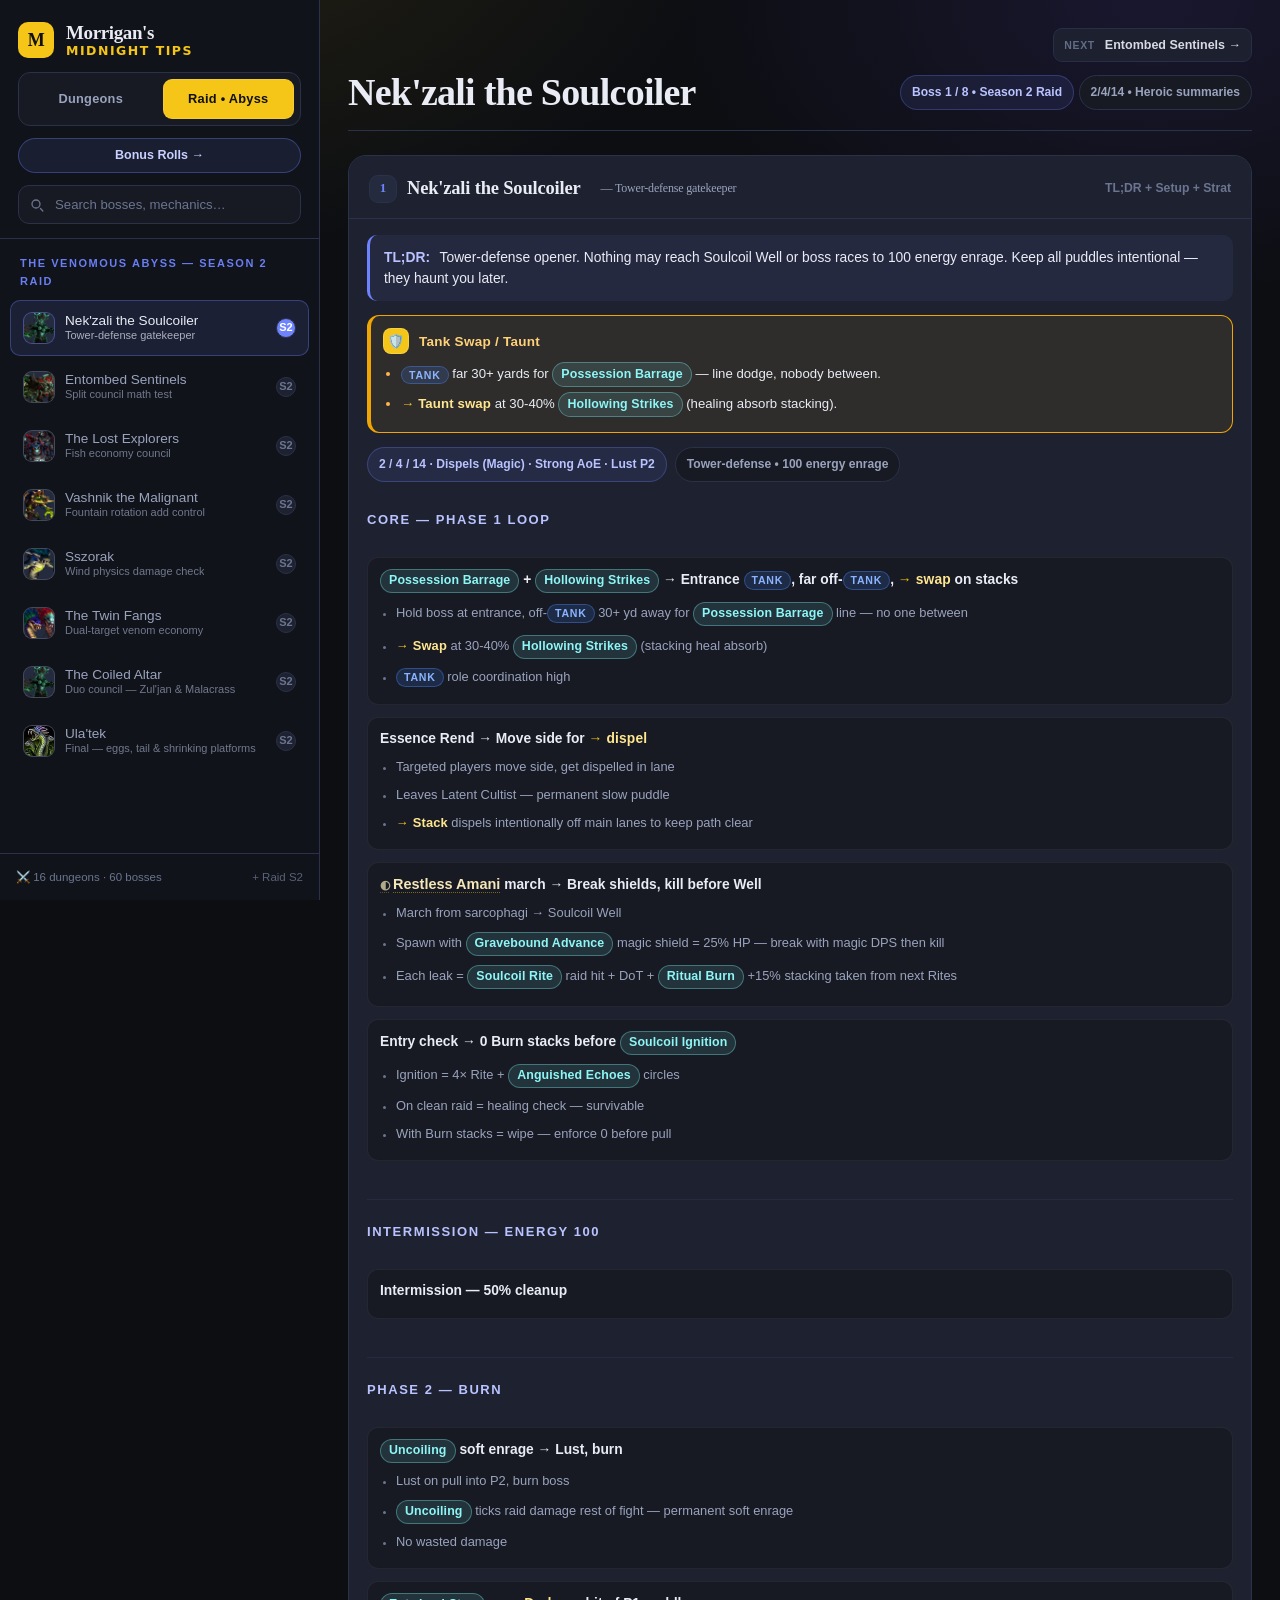
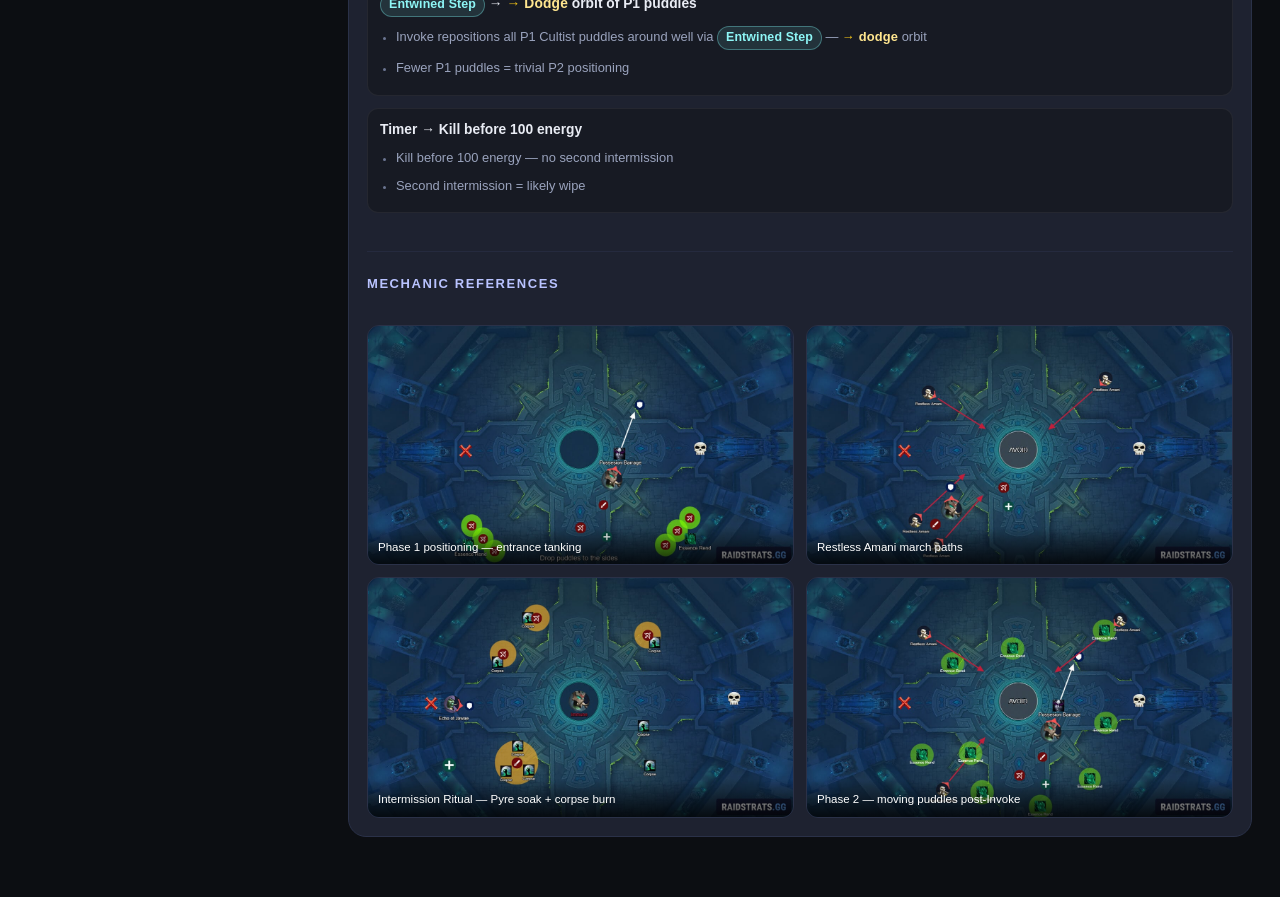
==== commit e34e6f3d: "Add Ula'tek final boss 8/8 — full guide with eggs, Gore Rattle tail, Caustic Waves, Spectral Coils, " ====
--- a/index.html
+++ b/index.html
@@ -110,8 +110,6 @@
   .pill{display:inline-flex; align-items:center; gap:7px; padding:7px 11px; border-radius:999px; background:var(--panel); border:1px solid var(--line); color:var(--muted); font-size:12.1px; font-weight:600; flex-wrap:wrap}
   .pill.gold{border-color:rgba(245,197,24,.28); background:rgba(245,197,24,.08); color:var(--gold2)}
   .pill.venom{border-color:rgba(110,132,255,.28); background:rgba(110,132,255,.10); color:#b9c3ff}
-  .notice{background:var(--panel2); border:1px solid var(--line); border-radius:14px; padding:14px 16px; color:var(--muted); font-size:13px; display:flex; gap:12px; margin-bottom:22px}
-  .notice strong{color:var(--ink)}
   .boss-grid{display:grid; gap:18px}
   .boss-card{background:var(--panel2); border:1px solid var(--line); border-radius:var(--radius); overflow:hidden;}
   .boss-head{padding:18px 20px 14px; display:flex; align-items:center; justify-content:space-between; gap:12px; border-bottom:1px solid var(--line); background:var(--panel2)}
@@ -233,7 +231,13 @@
   }
   .pn-btn.venom:hover{border-color:rgba(110,132,255,.45)}
   .pn-btn.gold:hover{border-color:rgba(245,197,24,.42)}
-  .pn-label{overflow:hidden; text-overflow:ellipsis; white-space:nowrap; max-width:22ch}
+  .pn-label{white-space:nowrap; max-width:22ch}
+  @media (max-width:480px){
+    .pn-btn{max-width:none; min-width:0; white-space:normal}
+    .pn-btn.small{padding:6px 8px}
+    .pn-label{white-space:normal; max-width:18ch; line-height:1.2}
+    .pn-hint{flex:0 0 auto}
+  }
   .pn-hint{font-size:10.5px; color:var(--muted2); letter-spacing:.06em; text-transform:uppercase; font-weight:700; margin-right:4px}
 
   /* Title deeplink */
@@ -360,9 +364,8 @@
     <div class="pn-top" id="topPrevNext" aria-label="Previous Next top"></div>
     <div class="header">
       <h2 id="dungeonTitle">Temple of Sethraliss</h2>
-      <div class="meta" id="headerMeta"><span class="pill"><kbd>/</kbd> to search • <kbd>Esc</kbd> closes image</span></div>
+      <div class="meta" id="headerMeta" aria-live="polite"></div>
     </div>
-    <div class="notice" id="notice"><span style="font-size:16px">💡</span><div><strong id="noticeTitle">How to use:</strong> <span id="noticeText">pick a dungeon left, then skim boss cards. Search filters bosses and mechanics.</span></div></div>
     <div class="boss-grid" id="bossGrid"></div>
   </main>
 </div>
@@ -492,7 +495,7 @@
 const SEASON_1=["Algeth’ar Academy","Maisara Caverns","Pit of Saron","Skyreach","Magister's Terrace","Nexus Point Xenas","Seat of the Triumvirate","Windrunner Spire"];
 
 // RAID DATA — scannable rewrite preserving all info
-const RAID_ORDER=["Nek'zali the Soulcoiler","Entombed Sentinels","The Lost Explorers","Vashnik the Malignant","Sszorak","The Twin Fangs","The Coiled Altar"];
+const RAID_ORDER=["Nek'zali the Soulcoiler","Entombed Sentinels","The Lost Explorers","Vashnik the Malignant","Sszorak","The Twin Fangs","The Coiled Altar","Ula'tek"];
 // Friendly aliases for task-requested names
 const RAID_ALIASES={
   "Vashnik the Water-Gazer":"Vashnik the Malignant",
@@ -884,7 +887,7 @@
   },
 
   "The Coiled Altar":{
-    short:"Duo council — <span class=\"entity\">Zul'jan</span> & Malacrass",
+    short:"Duo council — Zul'jan & Malacrass",
     bossNum:7,
     tldr:"Three-phase duo + intermission vessel. P1 <span class=\"entity\">Zul'jan</span> orb eco + <span class=\"spell\" data-tooltip=\"Axe throw requiring 5+ to split 5.4M physical; else Execution raid lethal\" tabindex=\"0\" aria-describedby=\"spellTooltip\">Guillotine</span> <span class=\"action\">soak</span>, P2 Malacrass Boo ghosts + Gravebound fragments + shield break, Intermission burn boss double-damage while blocking fragment heals, P3 both mechanics at once - keep stacked DPS even kill together or 500% enrage.",
     setup:"2 / 4 / 14 · 5+ <span class=\"action\">soak</span> (Guillotine) alternating Heroic 2 groups · 3 Markers ghosts + orb <span class=\"action\">stack</span> · Lust P3 (alt Intermission for Ghastly)",
@@ -1016,6 +1019,101 @@
       {src:"assets/raid/07-malacrass-gloombomb.webp",cap:"Gloombomb spread → Gravebound fragments reclaim"},
       {src:"assets/raid/coiled-altar-pillar.webp",cap:"Manifestation of Dread — Unnerving Fixation fixate"}
     ]
+  },
+
+  "Ula'tek":{
+    short:"Final — eggs, tail & shrinking platforms",
+    bossNum:8,
+    tldr:"Final boss. P1 boss+tail share health, dodge Caustic Waves wing-telegraph, group-soak Spectral Coils to break eggs, never let eggs touch venom. P2 split to kill Doomscale Wardens and deposit Doomscale Egg in cauldron in 20s, interrupt Anguished Cry. Intermission egg sweep. P3 quadrants — DPS eggs, soak Serpent's Bite circles away, spread for Volatile Purge, jump when platform destroyed. Kill before Fury Unleashed.",
+    setup:"2 / 4 / 14 · 2 tanks (boss+tail) · 2 groups · Egg runners · Soak groups 7+ · Lust P3",
+    strategy:[
+      {lead:"<span class=\"spell\" data-tooltip=\"Boss and Gore Rattle tail share health\" tabindex=\"0\" aria-describedby=\"spellTooltip\">Ula'tek's Bond</span> → Split boss + <span class=\"entity\">Gore Rattle</span>, damage either", subs:[
+        "One <span class=\"role role-tank\">tank</span> holds Ula'tek, one holds the tail; swap sides during <span class=\"spell\" data-tooltip=\"Venom waves sweep from the boss and tail; wing pullback shows which side starts\" tabindex=\"0\" aria-describedby=\"spellTooltip\">Caustic Waves</span>",
+        "Keep melee on both targets: empty boss melee triggers <span class=\"spell\" data-tooltip=\"Raid-wide physical damage when no target is in melee range of Ula'tek\" tabindex=\"0\" aria-describedby=\"spellTooltip\">Unchecked Rage</span>; empty tail melee triggers <span class=\"spell\" data-tooltip=\"Heavy physical strike used when Gore Rattle has no target in melee\" tabindex=\"0\" aria-describedby=\"spellTooltip\">Rattler Slam</span>",
+        "Tail casts <span class=\"spell\" data-tooltip=\"Wide tail sweep that knocks players back 35 yards\" tabindex=\"0\" aria-describedby=\"spellTooltip\">Mephitic Thrash</span> — step out of the sweep and face knockbacks safely"
+      ]},
+      {lead:"<span class=\"spell\" data-tooltip=\"Venom waves sweep from the boss and tail; wing pullback shows which side starts\" tabindex=\"0\" aria-describedby=\"spellTooltip\">Caustic Waves</span> → Read the wing, cross the safe lane", subs:[
+        "Ula'tek reaches one wing back before the waves start on that side; move to the opposite safe lane, then cross",
+        "Gore Rattle sends its own waves — watch both bodies, not only the boss",
+        "<span class=\"spell\" data-tooltip=\"Tank knockback followed by a bite applying Stone Venom and Hobbled\" tabindex=\"0\" aria-describedby=\"spellTooltip\">Mother's Wrath</span> knocks the boss tank, then applies stacking <span class=\"spell\" data-tooltip=\"Stacking nature damage-over-time effect from Mother's Wrath\" tabindex=\"0\" aria-describedby=\"spellTooltip\">Stone Venom</span> and <span class=\"spell\" data-tooltip=\"Movement-speed slow applied by Mother's Wrath\" tabindex=\"0\" aria-describedby=\"spellTooltip\">Hobbled</span>"
+      ]},
+      {lead:"<span class=\"spell\" data-tooltip=\"Eggs carried by players; touching venom or finishing their cast hatches a lethal Viper\" tabindex=\"0\" aria-describedby=\"spellTooltip\">Blightscale Spawn</span> → Pick up, keep dry, break with Coils", subs:[
+        "Eggs appear in the center on pull and once more in P1 — runners pick them up by walking over them",
+        "Carrying an egg applies <span class=\"spell\" data-tooltip=\"Nature damage every second while a Blightscale Spawn is attached\" tabindex=\"0\" aria-describedby=\"spellTooltip\">Malignant Shell</span>; never touch venom or let its cast finish",
+        "A failed egg hatches a <span class=\"spell\" data-tooltip=\"Lethal hatched add using Acidic Burst, Petrifying Sting and Putrid Membrane\" tabindex=\"0\" aria-describedby=\"spellTooltip\">Blightscale Viper</span>; breaking early creates weaker <span class=\"spell\" data-tooltip=\"Weakened hatchling using Poisonous Bite, Boiling Venom and Acidic Expulsion\" tabindex=\"0\" aria-describedby=\"spellTooltip\">Blightscale Rawling</span>s to AoE"
+      ]},
+      {lead:"<span class=\"spell\" data-tooltip=\"Two group soaks beside the tail; damage splits within 10 yards and breaks carried eggs\" tabindex=\"0\" aria-describedby=\"spellTooltip\">Spectral Coils</span> → Two tail-side soaks break eggs", subs:[
+        "Split into two marked groups on opposite sides of Gore Rattle; 7+ players per impact",
+        "Egg runners enter the soaks to break their eggs, then raid AoEs the weakened Rawlings",
+        "Impact applies <span class=\"spell\" data-tooltip=\"Debuff preventing a player from soaking the next Spectral Coils\" tabindex=\"0\" aria-describedby=\"spellTooltip\">Soul Constrictor</span> — alternate groups",
+        "Repeat when <span class=\"spell\" data-tooltip=\"Summons another set of Blightscale Spawn eggs\" tabindex=\"0\" aria-describedby=\"spellTooltip\">Call of Serpent</span> adds more eggs"
+      ]},
+      {lead:"<span class=\"spell\" data-tooltip=\"Twenty-second raid pulse exposing Venomous Heart for shared-health bonus damage\" tabindex=\"0\" aria-describedby=\"spellTooltip\">Rage of Shackled</span> → Burn <span class=\"spell\" data-tooltip=\"Exposed heart sharing Ula'tek's health and taking 200% increased damage for 20 seconds\" tabindex=\"0\" aria-describedby=\"spellTooltip\">Venomous Heart</span>", subs:[
+        "Heart shares boss health and takes 200% increased damage for 20s — swap damage immediately",
+        "Keep moving through <span class=\"spell\" data-tooltip=\"Seven-yard falling-rock circles dealing heavy physical damage\" tabindex=\"0\" aria-describedby=\"spellTooltip\">Falling Debris</span> while healers cover the nature pulses",
+        "<span class=\"spell\" data-tooltip=\"Stacking raid-wide nature damage that grows through the encounter\" tabindex=\"0\" aria-describedby=\"spellTooltip\">Necrotic Vapors</span> raises the healing pressure each cycle"
+      ]}
+    ],
+    p2:[
+      {lead:"<span class=\"spell\" data-tooltip=\"Phase with two Wardens protecting eggs on opposite sides\" tabindex=\"0\" aria-describedby=\"spellTooltip\">Children of Doomscale</span> → Split left / right, kill Wardens", subs:[
+        "Each group takes one <span class=\"spell\" data-tooltip=\"Add protecting nearby eggs and casting Malice, Shadow Molt and Writhing Gestation\" tabindex=\"0\" aria-describedby=\"spellTooltip\">Doomscale Warden</span>; eggs cannot be touched while <span class=\"spell\" data-tooltip=\"Prevents players from touching protected eggs while a Doomscale Warden lives\" tabindex=\"0\" aria-describedby=\"spellTooltip\">Warden's Protection</span> remains",
+        "Snap <span class=\"spell\" data-tooltip=\"Slow tether that deals nature damage until players move 35 yards apart\" tabindex=\"0\" aria-describedby=\"spellTooltip\">Grasping Fangs</span> by moving 35y apart; heal the resulting <span class=\"spell\" data-tooltip=\"Eight-second nature damage effect applied when Grasping Fangs breaks\" tabindex=\"0\" aria-describedby=\"spellTooltip\">Blight Vein</span>",
+        "<span class=\"action\">Interrupt</span> <span class=\"spell\" data-tooltip=\"Six-second channel dealing heavy nature damage every second\" tabindex=\"0\" aria-describedby=\"spellTooltip\">Malice</span>; follow the Warden after <span class=\"spell\" data-tooltip=\"Warden relocation to another position in its lane\" tabindex=\"0\" aria-describedby=\"spellTooltip\">Shadow Molt</span>"
+      ]},
+      {lead:"<span class=\"spell\" data-tooltip=\"Nearby eggs begin a 20-second hatch and grow stronger until broken\" tabindex=\"0\" aria-describedby=\"spellTooltip\">Writhing Gestation</span> → Break Clutches before they mature", subs:[
+        "Wardens turn nearby eggs into <span class=\"spell\" data-tooltip=\"Growing egg clutch that hatches after 20 seconds unless destroyed\" tabindex=\"0\" aria-describedby=\"spellTooltip\">Blightscale Clutch</span> — hard swap and destroy them",
+        "If a Clutch hatches, control the add and interrupt <span class=\"spell\" data-tooltip=\"Interruptible raid hit followed by a six-second stun\" tabindex=\"0\" aria-describedby=\"spellTooltip\">Anguished Cry</span>"
+      ]},
+      {lead:"<span class=\"spell\" data-tooltip=\"Carryable phase egg that hatches 20 seconds after pickup unless deposited\" tabindex=\"0\" aria-describedby=\"spellTooltip\">Doomscale Egg</span> → Cauldron within 20s", subs:[
+        "After both Wardens die, pick up the egg and carry it to the <span class=\"spell\" data-tooltip=\"Deposit point that destroys the carried Doomscale Egg and prevents its hatch\" tabindex=\"0\" aria-describedby=\"spellTooltip\">Doomscale Cauldron</span>",
+        "Pickup applies <span class=\"spell\" data-tooltip=\"Nature damage every two seconds while carrying the Doomscale Egg\" tabindex=\"0\" aria-describedby=\"spellTooltip\">Doomscale Shell</span>; deposit before its 20s hatch",
+        "Heroic: <span class=\"spell\" data-tooltip=\"Disturbing the Doomscale Egg starts gestation on all remaining eggs\" tabindex=\"0\" aria-describedby=\"spellTooltip\">Mass Gestation</span> starts every remaining egg — finish both lanes first"
+      ]},
+      {lead:"Second <span class=\"spell\" data-tooltip=\"Twenty-second raid pulse exposing Venomous Heart for shared-health bonus damage\" tabindex=\"0\" aria-describedby=\"spellTooltip\">Rage of Shackled</span> → Heart burn at 4:45", subs:[
+        "Repeat the Heart burn: 200% bonus damage for 20s while dodging Falling Debris",
+        "Save enough cooldowns to finish the check, then prepare for The Shattering"
+      ]}
+    ],
+    intermission:[
+      {lead:"The Shattering → Sweep every small egg", subs:[
+        "Eggs fall across the arena — runners collect all small eggs before they can hatch",
+        "Move together from one <span class=\"spell\" data-tooltip=\"Two group soaks beside the tail; damage splits within 10 yards and breaks carried eggs\" tabindex=\"0\" aria-describedby=\"spellTooltip\">Spectral Coils</span> soak to the next",
+        "Use each soak to break carried eggs, then <span class=\"action\">AoE</span> the weakened hatchlings"
+      ]},
+      {lead:"<span class=\"spell\" data-tooltip=\"Debuff preventing a player from soaking the next Spectral Coils\" tabindex=\"0\" aria-describedby=\"spellTooltip\">Soul Constrictor</span> → Alternate soak groups", subs:[
+        "Never re-soak with Soul Constrictor — follow the two-group rotation",
+        "Finish the sweep cleanly before Ula'tek's Ascension"
+      ]}
+    ],
+    p3:[
+      {lead:"Ula'tek's Ascension → Quadrants, kill each platform egg", subs:[
+        "Ula'tek appears on one quadrant; each platform has one egg",
+        "DPS the active egg to zero, then stack and AoE the weakened adds",
+        "Use Bloodlust here — the arena only gets smaller"
+      ]},
+      {lead:"<span class=\"spell\" data-tooltip=\"Targeted nature hit and 15-second DoT removed when another player soaks within 7 yards\" tabindex=\"0\" aria-describedby=\"spellTooltip\">Serpent's Bite</span> → Pair-soak, then spread", subs:[
+        "Marked players move clear; one unmarked partner enters each 7y circle to remove the ticking debuff",
+        "Uncleared Bite becomes <span class=\"spell\" data-tooltip=\"Lethal stun dealing one million damage per second and piercing immunities\" tabindex=\"0\" aria-describedby=\"spellTooltip\">Calcified Corpse</span>",
+        "Soakers gain <span class=\"spell\" data-tooltip=\"Delayed seven-yard nature explosion on players who clear Serpent's Bite\" tabindex=\"0\" aria-describedby=\"spellTooltip\">Volatile Purge</span> — spread at least 7y before it explodes"
+      ]},
+      {lead:"<span class=\"spell\" data-tooltip=\"Destroys the current platform with a heavy hit and knockback\" tabindex=\"0\" aria-describedby=\"spellTooltip\">Circling Prey</span> → Evacuate the platform", subs:[
+        "Preview <span class=\"spell\" data-tooltip=\"Venom waves sweep from the boss and tail; wing pullback shows which side starts\" tabindex=\"0\" aria-describedby=\"spellTooltip\">Caustic Waves</span> by the floor orbs — stand where no orbs will travel",
+        "At Circling Prey, move outside 13y and jump to the next platform before the current one is destroyed",
+        "Any egg left on the destroyed platform falls into venom and hatches empowered — kill the egg before leaving"
+      ]},
+      {lead:"Late eggs + <span class=\"spell\" data-tooltip=\"Final prison-breaking enrage causing a lethal hit and continuous raid damage\" tabindex=\"0\" aria-describedby=\"spellTooltip\">Fury Unleashed</span> → Control, then burn", subs:[
+        "Ceiling eggs can hatch <span class=\"spell\" data-tooltip=\"Late-phase hatchling using Acidic Expulsion and Vicious Echoes\" tabindex=\"0\" aria-describedby=\"spellTooltip\">Blightscale Shrieker</span>s — focus and <span class=\"action\">interrupt</span>",
+        "<span class=\"spell\" data-tooltip=\"Heavy raid hit followed by periodic damage and a six-second stun\" tabindex=\"0\" aria-describedby=\"spellTooltip\">Vicious Echoes</span> is the dangerous cast",
+        "Finish Ula'tek before Fury Unleashed destroys the prison and its raid damage overwhelms healers"
+      ]}
+    ],
+    images:[
+      {src:"assets/raid/08-ulatek-header.jpg",cap:"Ula'tek — final boss of The Venomous Abyss"},
+      {src:"assets/raid/08-ulatek-waves.webp",cap:"Caustic Waves — read the wing and cross the safe lane"},
+      {src:"assets/raid/08-ulatek-coils.webp",cap:"Spectral Coils — two group soaks break carried eggs"},
+      {src:"assets/raid/08-ulatek-cauldron.webp",cap:"Doomscale Egg — deposit it in the cauldron within 20 seconds"},
+      {src:"assets/raid/08-ulatek-clutch.webp",cap:"Blightscale Clutch — break eggs, then AoE weakened adds"}
+    ]
   }
 };
 
@@ -1030,8 +1128,10 @@
   "The Lost Explorers":"assets/raid/icons/lost-explorers.webp",
   "Vashnik the Malignant":"assets/raid/icons/vashnik.webp",
   "Sszorak":"assets/raid/icons/sszorak.webp",
-  "The Twin Fangs":"assets/raid/icons/twin-fangs.webp"
-, "The Coiled Altar":"assets/raid/icons/coiled-altar.webp"};
+  "The Twin Fangs":"assets/raid/icons/twin-fangs.webp",
+  "The Coiled Altar":"assets/raid/icons/coiled-altar.webp",
+  "Ula'tek":"assets/raid/icons/ulatek.webp"
+};
 const RAID_SHORT_SLUG={
   "Nek'zali the Soulcoiler":"nekzali",
   "Entombed Sentinels":"entombed-sentinels",
@@ -1039,7 +1139,8 @@
   "Vashnik the Malignant":"vashnik",
   "Sszorak":"sszorak",
   "The Twin Fangs":"twin-fangs",
-  "The Coiled Altar":"coiled-altar"
+  "The Coiled Altar":"coiled-altar",
+  "Ula'tek":"ulatek"
 };
 const RAID_SHORT_TO_NAME={
   "nekzali":"Nek'zali the Soulcoiler",
@@ -1048,7 +1149,8 @@
   "vashnik":"Vashnik the Malignant",
   "sszorak":"Sszorak",
   "twin-fangs":"The Twin Fangs",
-  "coiled-altar":"The Coiled Altar"
+  "coiled-altar":"The Coiled Altar",
+  "ulatek":"Ula'tek"
 };
 function resolveRaidName(n){ const map={"Vashnik the Water-Gazer":"Vashnik the Malignant","Sszorak the Ascended":"Sszorak","Ithrax & Vexhul - The Twin Fangs":"The Twin Fangs","Lost Explorers (Iku'nal & Nama'jin)":"The Lost Explorers"}; return map[n]||n; }
 
@@ -1289,6 +1391,64 @@
   "Death's Embrace":"Shadow plume 1.25M around P3 axe impact",
   "Death's Whisper":"Shadow damage to 40+ yard players after P3 axe",
   "Blighted Sever":"P3 shadow cleave destroying all venom orbs and dread adds",
+  "Blightscale Spawn":"Carryable egg that hatches into a Viper if it touches venom or completes its cast",
+  "Malignant Shell":"Nature damage every second while a Blightscale Spawn is attached",
+  "Putrid Membrane":"Long-duration raid-wide nature DoT applied by each hatched Viper",
+  "Blightscale Rawling":"Weakened hatchling using Poisonous Bite, Boiling Venom and Acidic Expulsion",
+  "Blightscale Viper":"Lethal hatched add using Acidic Burst, Petrifying Sting and Putrid Membrane",
+  "Poisonous Bite":"Stacking poison applied by a Blightscale Rawling's melee attacks",
+  "Boiling Venom":"Haste buff used by Blightscale hatchlings",
+  "Acidic Expulsion":"Venom ground attack cast by Blightscale hatchlings",
+  "Acidic Burst":"Heavy nature attack cast by a Blightscale Viper",
+  "Petrifying Sting":"Heroic Viper attack that petrifies its target",
+  "Caustic Waves":"Venom waves sweep from the boss and tail; wing pullback shows which side starts",
+  "Spectral Coils":"Two group soaks beside the tail; damage splits within 10 yards and breaks carried eggs",
+  "Soul Constrictor":"Debuff preventing a player from soaking the next Spectral Coils",
+  "Necrotic Vapors":"Stacking raid-wide nature damage that grows through the encounter",
+  "Ula'tek's Bond":"Boss and Gore Rattle tail share health",
+  "Rage of Shackled":"Twenty-second raid pulse exposing Venomous Heart for shared-health bonus damage",
+  "Falling Debris":"Seven-yard falling-rock circles dealing heavy physical damage",
+  "Venomous Heart":"Exposed heart sharing Ula'tek's health and taking 200% increased damage for 20 seconds",
+  "Unchecked Rage":"Raid-wide physical damage when no target is in melee range of Ula'tek",
+  "Mother's Wrath":"Tank knockback followed by a bite applying Stone Venom and Hobbled",
+  "Stone Venom":"Stacking nature damage-over-time effect from Mother's Wrath",
+  "Hobbled":"Movement-speed slow applied by Mother's Wrath",
+  "Gore Rattle":"Ula'tek's tail; shares health with the boss and requires a melee target",
+  "Rattler Slam":"Heavy physical strike used when Gore Rattle has no target in melee",
+  "Mephitic Thrash":"Wide tail sweep that knocks players back 35 yards",
+  "Call of Serpent":"Summons another set of Blightscale Spawn eggs",
+  "Toxic Womb":"Mythic effect that creates a Blightscale Wretch",
+  "Blightscale Wretch":"Mythic add casting Fester Burst and Toxic Incubation",
+  "Toxic Incubation":"Interceptable channel that otherwise grants Mother's Boon",
+  "Mother's Boon":"Stacking 10% damage reduction and 15% damage increase",
+  "Toxic Burn":"Debuff on the player intercepting Toxic Incubation; creates Caustic Waves",
+  "Doomscale Egg":"Carryable phase egg that hatches 20 seconds after pickup unless deposited",
+  "Doomscale Shell":"Nature damage every two seconds while carrying the Doomscale Egg",
+  "Mass Gestation":"Disturbing the Doomscale Egg starts gestation on all remaining eggs",
+  "Doomscale Warden":"Add protecting nearby eggs and casting Malice, Shadow Molt and Writhing Gestation",
+  "Grasping Fangs":"Slow tether that deals nature damage until players move 35 yards apart",
+  "Blight Vein":"Eight-second nature damage effect applied when Grasping Fangs breaks",
+  "Warden's Protection":"Prevents players from touching protected eggs while a Doomscale Warden lives",
+  "Malice":"Six-second channel dealing heavy nature damage every second",
+  "Shadow Molt":"Warden relocation to another position in its lane",
+  "Writhing Gestation":"Nearby eggs begin a 20-second hatch and grow stronger until broken",
+  "Doomscale Cauldron":"Deposit point that destroys the carried Doomscale Egg and prevents its hatch",
+  "Blightscale Clutch":"Growing egg clutch that hatches after 20 seconds unless destroyed",
+  "Weakened Doomscale":"Doomscale taking 100% increased damage and unable to cast Dread Roar",
+  "Dread Roar":"Twenty-second stun dealing heavy nature damage every second",
+  "Anguished Cry":"Interruptible raid hit followed by a six-second stun",
+  "Desperate Thrash":"Frontal cone attack from a Ravenous Doomscale",
+  "Revenge":"Mythic 100% haste and damage buff when a clutchmate dies",
+  "Serpent's Bite":"Targeted nature hit and 15-second DoT removed when another player soaks within 7 yards",
+  "Calcified Corpse":"Lethal stun dealing one million damage per second and piercing immunities",
+  "Volatile Purge":"Delayed seven-yard nature explosion on players who clear Serpent's Bite",
+  "Circling Prey":"Destroys the current platform with a heavy hit and knockback",
+  "Blightscale Shrieker":"Late-phase hatchling using Acidic Expulsion and Vicious Echoes",
+  "Vicious Echoes":"Heavy raid hit followed by periodic damage and a six-second stun",
+  "Slithering Clutch":"Mythic egg clutch that moves toward venom",
+  "Fury Unleashed":"Final prison-breaking enrage causing a lethal hit and continuous raid damage",
+  "Coiled Presence":"Raid-wide nature pulse if tank holds boss too far from center",
+  "Slumbering Coil":"Curio omni-token dropped by Ula'tek for any tier slot"
 
 };
 
@@ -1324,6 +1484,11 @@
     <li><span class=\"spell\" data-tooltip=\"Axe throw requiring 5+ to split 5.4M physical; else Execution raid lethal\" tabindex=\"0\">Guillotine</span> / <span class=\"spell\" data-tooltip=\"P3 shadow axe throw requiring 5+ to split 5.4M; else Grim Execution\" tabindex=\"0\">Grim Guillotine</span> — tanks edge-away; raid stacks; far players avoid <span class=\"spell\" data-tooltip=\"Nature damage to players 40+ yards from axe impact\" tabindex=\"0\">Widow's Touch</span> / <span class=\"spell\" data-tooltip=\"Shadow damage to 40+ yard players after P3 axe\" tabindex=\"0\">Death's Whisper</span>.</li>
     <li><span class=\"action\">Kite</span> <span class=\"spell\" data-tooltip=\"Spinning axe hitbox; 583k physical within 4 yards, persists\" tabindex=\"0\">Axegrinder</span> — tanks carve lane; Mythic no despawn.</li>
   </ul>`,
+  "Ula'tek":`<ul>
+    <li>Assign one <span class=\"role role-tank\">tank</span> to Ula'tek and one to <span class=\"entity\">Gore Rattle</span>; both must stay in melee or <span class=\"spell\" data-tooltip=\"Raid-wide physical damage when no target is in melee range of Ula'tek\" tabindex=\"0\">Unchecked Rage</span> / <span class=\"spell\" data-tooltip=\"Heavy physical strike used when Gore Rattle has no target in melee\" tabindex=\"0\">Rattler Slam</span> fires.</li>
+    <li><span class=\"action\">Swap sides during Caustic Waves</span> to manage <span class=\"spell\" data-tooltip=\"Tank knockback followed by a bite applying Stone Venom and Hobbled\" tabindex=\"0\">Mother's Wrath</span>, <span class=\"spell\" data-tooltip=\"Stacking nature damage-over-time effect from Mother's Wrath\" tabindex=\"0\">Stone Venom</span> and positioning.</li>
+    <li>Face <span class=\"spell\" data-tooltip=\"Wide tail sweep that knocks players back 35 yards\" tabindex=\"0\">Mephitic Thrash</span> so its 35y knockback leaves room to recover.</li>
+  </ul>`
 
 };
 
@@ -1407,8 +1572,7 @@
 function renderDungeonContent(){
   const toName=selectedDungeon||DUNGEON_ORDER[0]; const d=DUNGEONS[toName]||DUNGEONS[Object.keys(DUNGEONS)[0]]; const finalName=Object.keys(DUNGEONS).find(k=>k===toName)||toName;
   qs('#dungeonTitle').className=''; qs('#dungeonTitle').textContent=finalName;
-  qs('#headerMeta').innerHTML=`<span class=\"pill\">Season ${SEASON_2.includes(finalName)?'2':'1'} • ${d.bosses.length} bosses</span> <span class=\"pill\"><kbd>/</kbd> to search • <kbd>Esc</kbd> closes image</span>`;
-  const __notice2=qs('#notice'); if(__notice2){ __notice2.style.display='flex'; __notice2.removeAttribute('aria-hidden'); } qs('#noticeTitle').textContent='How to use:'; qs('#noticeText').textContent=' pick a dungeon left, then skim boss cards. Each tip has mechanic text and — when available — inline reference screenshot. Click any image to zoom.';
+  qs('#headerMeta').innerHTML=`<span class=\"pill\">Season ${SEASON_2.includes(finalName)?'2':'1'} • ${d.bosses.length} bosses</span>`;
   const grid=qs('#bossGrid'); const q=query.toLowerCase().trim(); let bosses=d.bosses; if(q){ bosses=bosses.map(b=>{ const bossMatch=b.name.toLowerCase().includes(q); const tips=b.tips.filter(t=>!q||t.text.toLowerCase().includes(q)||bossMatch); if(bossMatch||tips.length) return {...b,tips:tips.length?tips:b.tips,_highlight:bossMatch}; return null }).filter(Boolean); if(!bosses.length){grid.innerHTML=`<div class="no-results">No tips in <b>${escapeHtml(finalName)}</b> match “${escapeHtml(query)}”. Try clearing search or pick another dungeon.</div>`; return} } grid.innerHTML=bosses.map((boss,bi)=>{ const filteredTips=boss.tips; return `<div class="boss-card" id="boss-${slug(boss.name)}"><div class="boss-head"><h3><span class=\"boss-icon\">${bi+1}</span>${escapeHtml(boss.name)}</h3><span class=\"mini\">${filteredTips.length} mechanics • ${boss.tips.length===filteredTips.length?'all':'filtered'}</span></div><div class="tips">${filteredTips.map((t,i)=>tipHtml(t,i,boss.name)).join('')}</div></div>` }).join(''); grid.querySelectorAll('.tip-media img').forEach(img=>{img.addEventListener('click',()=>openLightbox(img.src,img.alt))});
 }
 
@@ -1419,13 +1583,35 @@
 function renderRaidContent(){
   const realName=selectedRaid; const data=RAID_DATA[realName]; if(!data){ qs('#bossGrid').innerHTML=`<div class="no-results">Raid boss not found: ${escapeHtml(realName||'')}</div>`; return; }
   qs('#dungeonTitle').className='raid-title'; qs('#dungeonTitle').textContent=realName;
-  qs('#headerMeta').innerHTML=`<span class=\"pill venom\">Boss ${data.bossNum} / ${RAID_ORDER.length} • Season 2 Raid</span> <span class=\"pill\">2/4/14 • Heroic summaries</span> <span class=\"pill\"><kbd>click</kbd> images to zoom</span>`;
-  const __notice=qs('#notice'); if(__notice){ __notice.style.display='none'; __notice.setAttribute('aria-hidden','true'); } const q=query.toLowerCase().trim();
+  qs('#headerMeta').innerHTML=`<span class=\"pill venom\">Boss ${data.bossNum} / ${RAID_ORDER.length} • Season 2 Raid</span> <span class=\"pill\">2/4/14 • Heroic summaries</span>`;
+  const q=query.toLowerCase().trim();
   let html=`<div class="boss-card"><div class="boss-head raid-head"><h3><span class=\"boss-icon raid\">${data.bossNum}</span>${escapeHtml(realName)}<span style=\"margin-left:10px;font-size:12px;color:var(--muted);font-weight:500\">— ${escapeHtml(data.short)}</span></h3><span class=\"mini\">TL;DR + Setup + Strat</span></div><div class="raid-body">`;
   html+=`<div class="tldr venom-tldr"><strong>TL;DR:</strong> ${escapeHtml(data.tldr)}</div>`; if(TANK_SWAP[realName]){ html+=`<div class="tank-box"><div class="tank-box-head"><span class=\"tb-icon\">🛡️</span> Tank Swap / Taunt</div>${TANK_SWAP[realName]}</div>`; } html+=`<div class="setup-line"><span class=\"pill venom\">${escapeHtml(data.setup)}</span>${data.bossNum===1?`<span class=\"pill\">Tower-defense • 100 energy enrage</span>`:''}${data.bossNum===2?`<span class=\"pill\">40y DR • Even HP</span>`:''}${data.bossNum===6?`<span class=\"pill\">Eternal Venom 10 = death</span>`:''}</div>`;
   const section=(title,items)=>{ if(!items||!items.length) return ""; if(q && !JSON.stringify(items).toLowerCase().includes(q) && !title.toLowerCase().includes(q)) return ""; const inner=Array.isArray(items)?items.map(it=>renderMechItem(it)).join(''):`<li class="mech-item"><div class="mech-lead">${enrichText(items)}</div></li>`; return `<div class="strat"><h4 class="raid-h">${escapeHtml(title)}</h4><ul>${inner}</ul><div class="mech-divider"></div></div>`; };
-  if(data.strategy) html+=section(data.bossNum===7?"Stage One — Serpent's Bargain":"Core — Phase 1 loop",data.strategy); if(data.green) html+=section("Green Golem (Breath)",data.green); if(data.red) html+=section("Red Golem (Blood)",data.red); if(data.intermission) html+=section(data.bossNum===7?"Intermission — Claimed Vessel":"Intermission — Energy 100",data.bossNum===7?data.intermission:(data.bossNum===1?"Intermission — 50% cleanup":data.intermission)); if(data.p2) html+=section(data.bossNum===7?"Stage Two — Usurper's Reprisal":"Phase 2 — Burn",data.p2); if(data.tanks) html+=section("Tanks",[data.tanks]); if(data.tanks2) html+=section("Tanks — Soul Sever",data.tanks2); if(data.boxes) html+=section("Box / Fish Economy",[data.boxes]); if(data.feed) html+=section("Feed Order",[data.feed]); if(data.ultimates) html+=section("Ultimates",data.ultimates); if(data.enrage) html+=section("Enrage / Kill Together",[data.enrage]); if(data.rotation) html+=section("Rotation",data.rotation); if(data.adds) html+=section("Add Control",data.adds); if(data.infections) html+=section("Infections (telegraphed by Fountain)",data.infections); if(data.passive) html+=section("Passive Checklist",data.passive); if(data.apex) html+=section("Apex Predator",data.apex); if(data.surge) html+=section("Venomous Surge + Cysts",data.surge); if(data.crosswinds) html+=section("Raging Crosswinds",data.crosswinds); if(data.core) html+=section("Core Rotation",data.core); if(data.feast) html+=section("Ravenous Feast — Venom Refund",data.feast); if(data.submerge) html+=section("Submerge 100 — Combined Assault",data.submerge); if(data.p3) html+=section("Stage Three — Coiled Union",data.p3);
-  if(data.images && data.images.length){ const matches = q? data.images.filter(img=>img.cap.toLowerCase().includes(q)): data.images; if(matches.length){ html+=`<div class="strat"><h4 class="raid-h">Maps & Positions — click to zoom</h4><div class="img-grid">`; matches.forEach(img=>{ html+=`<div class="img-card"><img loading="lazy" decoding="async" src="${escapeAttr(img.src)}" alt="${escapeAttr(img.cap)}" width="560" height="315" onerror="this.parentElement.style.display='none'"/><div class="cap">${escapeHtml(img.cap)}</div></div>`; }); html+=`</div></div>`; } } html+=`</div></div>`; qs('#bossGrid').innerHTML=html; qs('#bossGrid').querySelectorAll('.img-card img').forEach(im=>im.addEventListener('click',()=>openLightbox(im.src,im.alt)));
+  if(data.strategy) html+=section(data.bossNum===7?"Stage One — Serpent's Bargain":data.bossNum===8?"Phase 1 — Ula'tek & Gore Rattle":"Core — Phase 1 loop",data.strategy);
+  if(data.green) html+=section("Green Golem (Breath)",data.green);
+  if(data.red) html+=section("Red Golem (Blood)",data.red);
+  if(data.intermission && data.bossNum!==8) html+=section(data.bossNum===7?"Intermission — Claimed Vessel":"Intermission — Energy 100",data.bossNum===1?"Intermission — 50% cleanup":data.intermission);
+  if(data.p2) html+=section(data.bossNum===7?"Stage Two — Usurper's Reprisal":data.bossNum===8?"Phase 2 — Children of Doomscale":"Phase 2 — Burn",data.p2);
+  if(data.intermission && data.bossNum===8) html+=section("Intermission — The Shattering",data.intermission);
+  if(data.tanks) html+=section("Tanks",[data.tanks]);
+  if(data.tanks2) html+=section("Tanks — Soul Sever",data.tanks2);
+  if(data.boxes) html+=section("Box / Fish Economy",[data.boxes]);
+  if(data.feed) html+=section("Feed Order",[data.feed]);
+  if(data.ultimates) html+=section("Ultimates",data.ultimates);
+  if(data.enrage) html+=section("Enrage / Kill Together",[data.enrage]);
+  if(data.rotation) html+=section("Rotation",data.rotation);
+  if(data.adds) html+=section("Add Control",data.adds);
+  if(data.infections) html+=section("Infections (telegraphed by Fountain)",data.infections);
+  if(data.passive) html+=section("Passive Checklist",data.passive);
+  if(data.apex) html+=section("Apex Predator",data.apex);
+  if(data.surge) html+=section("Venomous Surge + Cysts",data.surge);
+  if(data.crosswinds) html+=section("Raging Crosswinds",data.crosswinds);
+  if(data.core) html+=section("Core Rotation",data.core);
+  if(data.feast) html+=section("Ravenous Feast — Venom Refund",data.feast);
+  if(data.submerge) html+=section("Submerge 100 — Combined Assault",data.submerge);
+  if(data.p3) html+=section(data.bossNum===8?"Phase 3 — Ula'tek's Ascension":"Stage Three — Coiled Union",data.p3);
+  if(data.images && data.images.length){ const matches = q? data.images.filter(img=>img.cap.toLowerCase().includes(q)): data.images; if(matches.length){ html+=`<div class="strat"><h4 class="raid-h">Mechanic References</h4><div class="img-grid">`; matches.forEach(img=>{ html+=`<div class="img-card"><img loading="lazy" decoding="async" src="${escapeAttr(img.src)}" alt="${escapeAttr(img.cap)}" width="560" height="315" onerror="this.parentElement.style.display='none'"/><div class="cap">${escapeHtml(img.cap)}</div></div>`; }); html+=`</div></div>`; } } html+=`</div></div>`; qs('#bossGrid').innerHTML=html; qs('#bossGrid').querySelectorAll('.img-card img').forEach(im=>im.addEventListener('click',()=>openLightbox(im.src,im.alt)));
 }
 
 function getDungeonNav(){ const idx=DUNGEON_ORDER.indexOf(selectedDungeon); const prev=idx>0?DUNGEON_ORDER[idx-1]:null; const next=idx>=0&&idx<DUNGEON_ORDER.length-1?DUNGEON_ORDER[idx+1]:null; return {idx,prev,next}; }
@@ -1433,7 +1619,7 @@
 
 function renderPrevNext(){
   const top=qs('#topPrevNext'); if(!top) return; let prev=null,next=null,isRaid=mode==='raid'; if(mode==="dungeon"){ const nav=getDungeonNav(); prev=nav.prev; next=nav.next; } else { const nav=getRaidNav(); prev=nav.prev; next=nav.next; }
-  const mkBtn=(label,size,dir)=>{ if(!label){return `<button class="pn-btn ${size} ${isRaid?'venom':'gold'} disabled" disabled aria-disabled="true"><span class=\"pn-hint\">${dir==='prev'?'Prev':'Next'}</span><span class=\"pn-label\">—</span></button>`} const arrow=dir==='prev'?'←':'→'; const txt=dir==='prev'?`${arrow} ${label}`:`${label} ${arrow}`; return `<button class="pn-btn ${size} ${isRaid?'venom':'gold'}" data-go="${escapeAttr(label)}" data-dir="${dir}"><span class=\"pn-hint\">${dir==='prev'?'Prev':'Next'}</span><span class=\"pn-label\">${escapeHtml(txt)}</span></button>`; }; const mkHidden=()=>`<span style=\"opacity:.22;font-size:12px;color:var(--muted2)\">— end —</span>`; if(mode==="dungeon"){ const {prev:pr,next:nx}=getDungeonNav(); top.innerHTML=`<div style="display:flex;gap:8px;align-items:center;flex:1;justify-content:flex-start">${pr?mkBtn(pr,'small','prev'):mkHidden()}</div><div style="display:flex;gap:8px;align-items:center;justify-content:flex-end;flex:1">${nx?mkBtn(nx,'small','next'):mkHidden()}</div>`; } else { const {prev:pr,next:nx}=getRaidNav(); top.innerHTML=`<div style="display:flex;gap:8px;align-items:center;flex:1;justify-content:flex-start">${pr?mkBtn(pr,'small','prev'):mkHidden()}</div><div style="display:flex;gap:8px;align-items:center;justify-content:flex-end;flex:1">${nx?mkBtn(nx,'small','next'):mkHidden()}</div>`; } top.querySelectorAll('[data-go]').forEach(btn=>{ btn.addEventListener('click',()=>{ const dest=btn.getAttribute('data-go'); if(mode==="dungeon"){ selectedDungeon=dest; mode='dungeon'; try{localStorage.setItem('midnight:dungeon',dest); localStorage.setItem('midnight:mode','dungeon');}catch(e){} render(); }else{ selectedRaid=dest; mode='raid'; try{localStorage.setItem('midnight:raid',dest); localStorage.setItem('midnight:mode','raid');}catch(e){} render(); } const g=qs('#bossGrid'); if(g) g.scrollIntoView({behavior:'smooth',block:'start'}); }); });
+  const mkBtn=(label,size,dir)=>{ if(!label){return `<button class="pn-btn ${size} ${isRaid?'venom':'gold'} disabled" disabled aria-disabled="true"><span class=\"pn-hint\">${dir==='prev'?'Prev':'Next'}</span><span class=\"pn-label\">—</span></button>`} const arrow=dir==='prev'?'←':'→'; const txt=dir==='prev'?`${arrow} ${label}`:`${label} ${arrow}`; return `<button class="pn-btn ${size} ${isRaid?'venom':'gold'}" data-go="${escapeAttr(label)}" data-dir="${dir}"><span class=\"pn-hint\">${dir==='prev'?'Prev':'Next'}</span><span class=\"pn-label\">${escapeHtml(txt)}</span></button>`; }; const mkHidden=()=>`<span aria-hidden=\"true\"></span>`; if(mode==="dungeon"){ const {prev:pr,next:nx}=getDungeonNav(); top.innerHTML=`<div style="display:flex;gap:8px;align-items:center;flex:1;justify-content:flex-start">${pr?mkBtn(pr,'small','prev'):mkHidden()}</div><div style="display:flex;gap:8px;align-items:center;justify-content:flex-end;flex:1">${nx?mkBtn(nx,'small','next'):mkHidden()}</div>`; } else { const {prev:pr,next:nx}=getRaidNav(); top.innerHTML=`<div style="display:flex;gap:8px;align-items:center;flex:1;justify-content:flex-start">${pr?mkBtn(pr,'small','prev'):mkHidden()}</div><div style="display:flex;gap:8px;align-items:center;justify-content:flex-end;flex:1">${nx?mkBtn(nx,'small','next'):mkHidden()}</div>`; } top.querySelectorAll('[data-go]').forEach(btn=>{ btn.addEventListener('click',()=>{ const dest=btn.getAttribute('data-go'); if(mode==="dungeon"){ selectedDungeon=dest; mode='dungeon'; try{localStorage.setItem('midnight:dungeon',dest); localStorage.setItem('midnight:mode','dungeon');}catch(e){} render(); }else{ selectedRaid=dest; mode='raid'; try{localStorage.setItem('midnight:raid',dest); localStorage.setItem('midnight:mode','raid');}catch(e){} render(); } const g=qs('#bossGrid'); if(g) g.scrollIntoView({behavior:'smooth',block:'start'}); }); });
 }
 
 function render(){
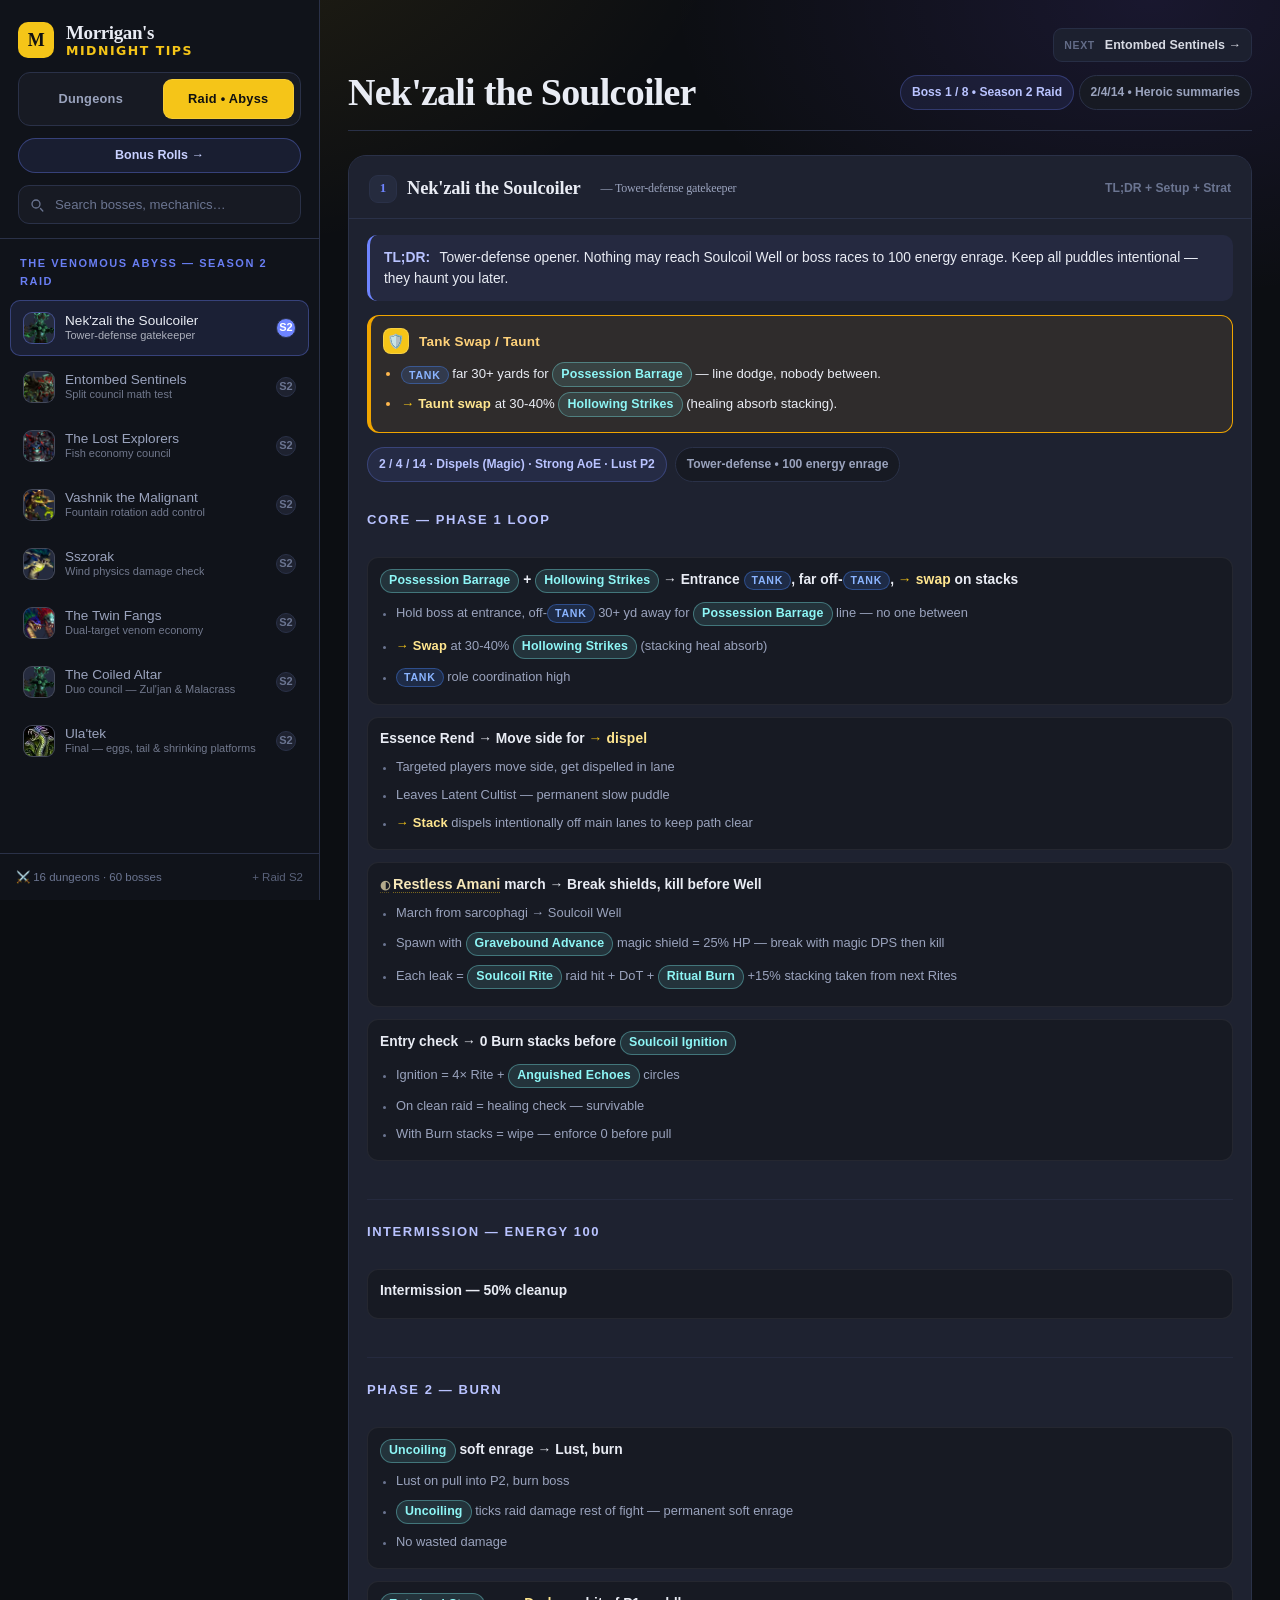
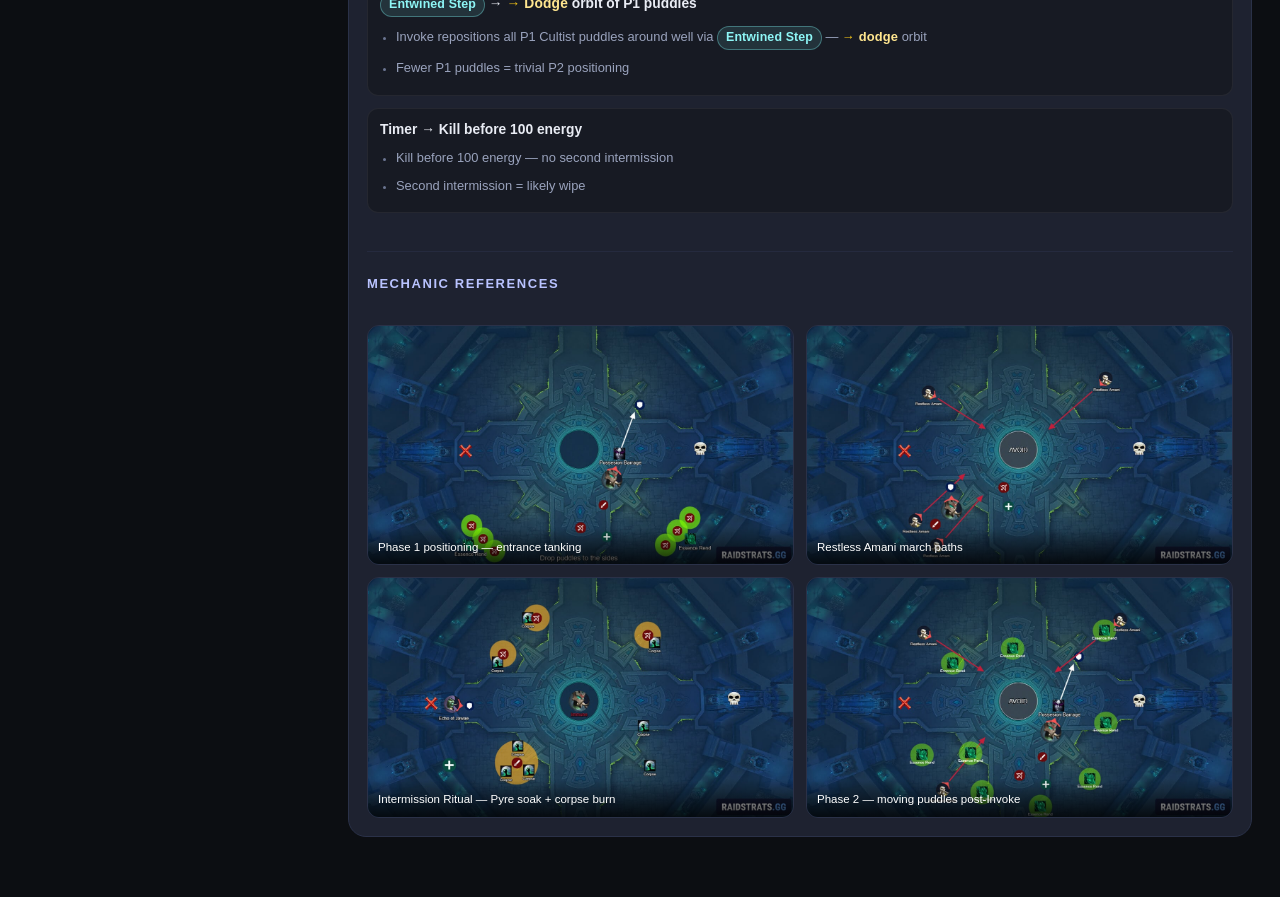
==== commit d39c3b0b: "Fix TLDR HTML rendering — stop escaping hardcoded spell spans" ====
--- a/index.html
+++ b/index.html
@@ -1586,7 +1586,7 @@
   qs('#headerMeta').innerHTML=`<span class=\"pill venom\">Boss ${data.bossNum} / ${RAID_ORDER.length} • Season 2 Raid</span> <span class=\"pill\">2/4/14 • Heroic summaries</span>`;
   const q=query.toLowerCase().trim();
   let html=`<div class="boss-card"><div class="boss-head raid-head"><h3><span class=\"boss-icon raid\">${data.bossNum}</span>${escapeHtml(realName)}<span style=\"margin-left:10px;font-size:12px;color:var(--muted);font-weight:500\">— ${escapeHtml(data.short)}</span></h3><span class=\"mini\">TL;DR + Setup + Strat</span></div><div class="raid-body">`;
-  html+=`<div class="tldr venom-tldr"><strong>TL;DR:</strong> ${escapeHtml(data.tldr)}</div>`; if(TANK_SWAP[realName]){ html+=`<div class="tank-box"><div class="tank-box-head"><span class=\"tb-icon\">🛡️</span> Tank Swap / Taunt</div>${TANK_SWAP[realName]}</div>`; } html+=`<div class="setup-line"><span class=\"pill venom\">${escapeHtml(data.setup)}</span>${data.bossNum===1?`<span class=\"pill\">Tower-defense • 100 energy enrage</span>`:''}${data.bossNum===2?`<span class=\"pill\">40y DR • Even HP</span>`:''}${data.bossNum===6?`<span class=\"pill\">Eternal Venom 10 = death</span>`:''}</div>`;
+  html+=`<div class="tldr venom-tldr"><strong>TL;DR:</strong> ${data.tldr}</div>`; if(TANK_SWAP[realName]){ html+=`<div class="tank-box"><div class="tank-box-head"><span class=\"tb-icon\">🛡️</span> Tank Swap / Taunt</div>${TANK_SWAP[realName]}</div>`; } html+=`<div class="setup-line"><span class=\"pill venom\">${escapeHtml(data.setup)}</span>${data.bossNum===1?`<span class=\"pill\">Tower-defense • 100 energy enrage</span>`:''}${data.bossNum===2?`<span class=\"pill\">40y DR • Even HP</span>`:''}${data.bossNum===6?`<span class=\"pill\">Eternal Venom 10 = death</span>`:''}</div>`;
   const section=(title,items)=>{ if(!items||!items.length) return ""; if(q && !JSON.stringify(items).toLowerCase().includes(q) && !title.toLowerCase().includes(q)) return ""; const inner=Array.isArray(items)?items.map(it=>renderMechItem(it)).join(''):`<li class="mech-item"><div class="mech-lead">${enrichText(items)}</div></li>`; return `<div class="strat"><h4 class="raid-h">${escapeHtml(title)}</h4><ul>${inner}</ul><div class="mech-divider"></div></div>`; };
   if(data.strategy) html+=section(data.bossNum===7?"Stage One — Serpent's Bargain":data.bossNum===8?"Phase 1 — Ula'tek & Gore Rattle":"Core — Phase 1 loop",data.strategy);
   if(data.green) html+=section("Green Golem (Breath)",data.green);
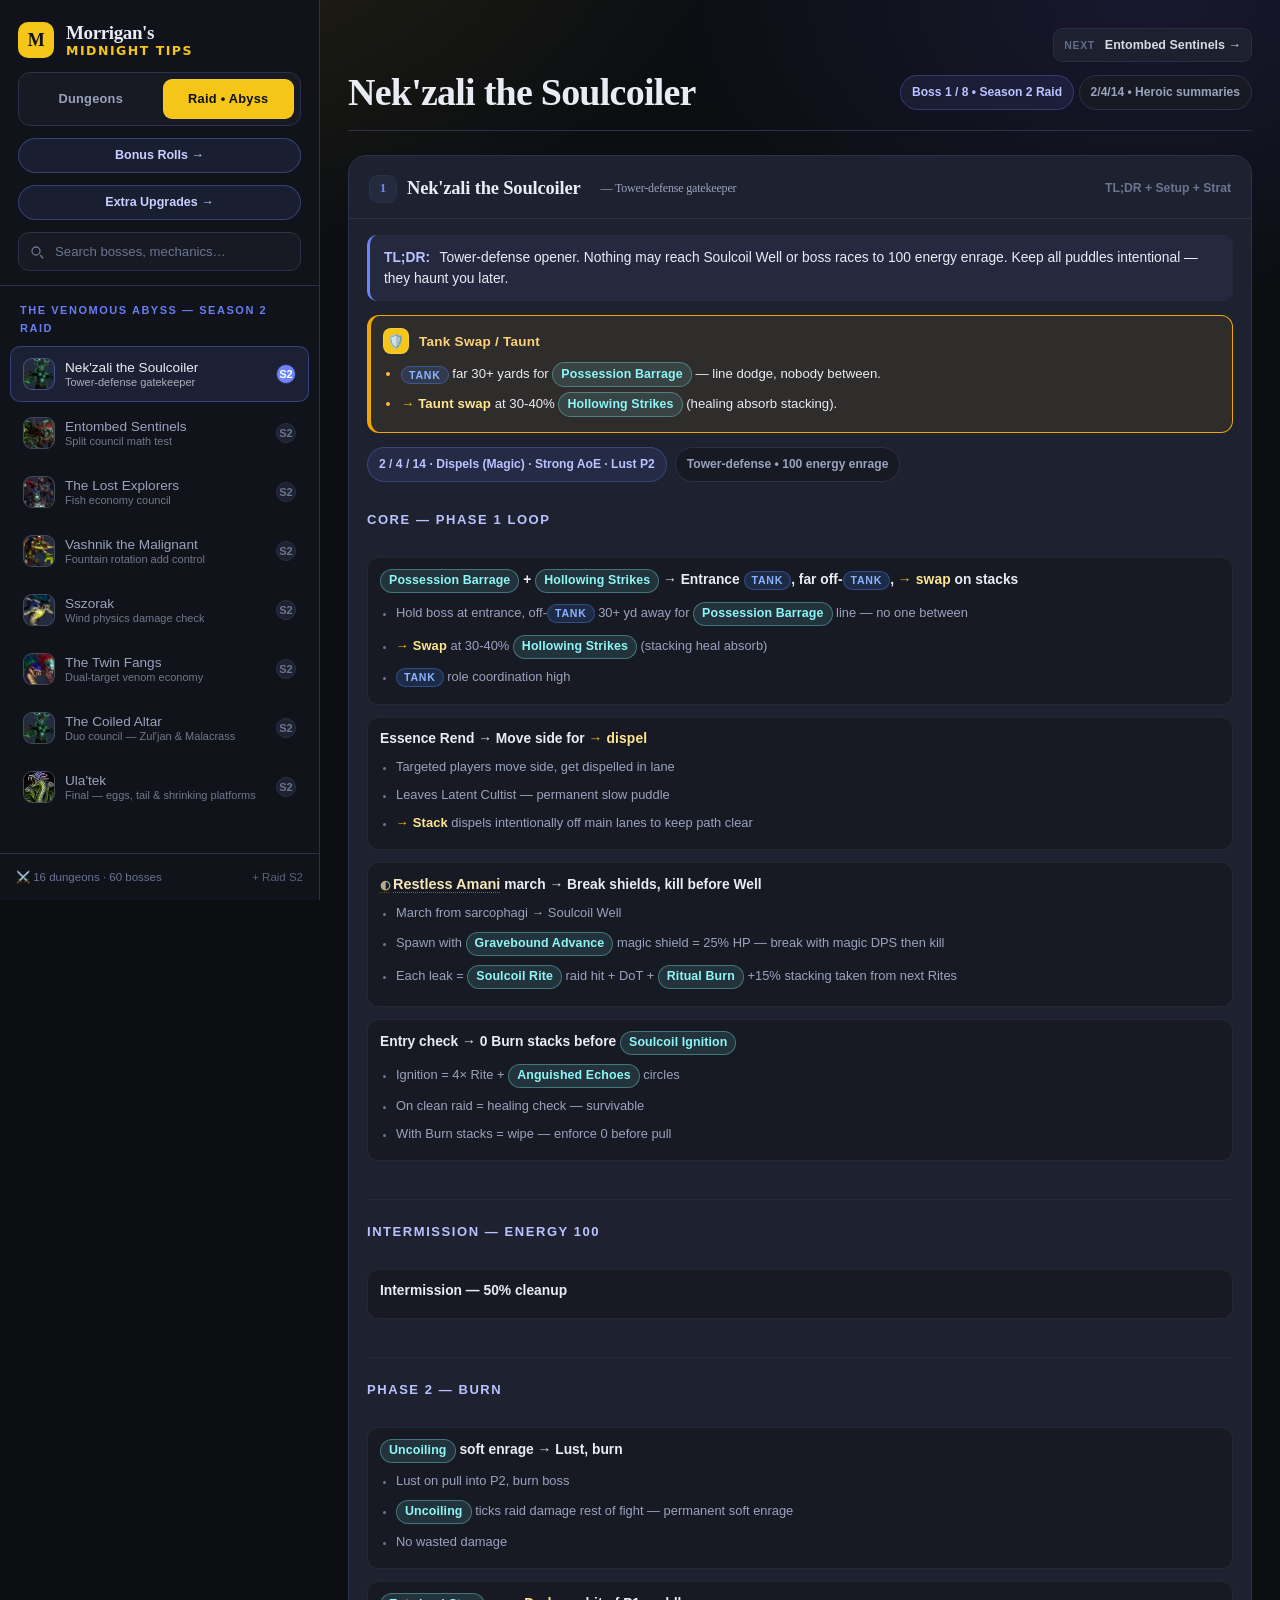
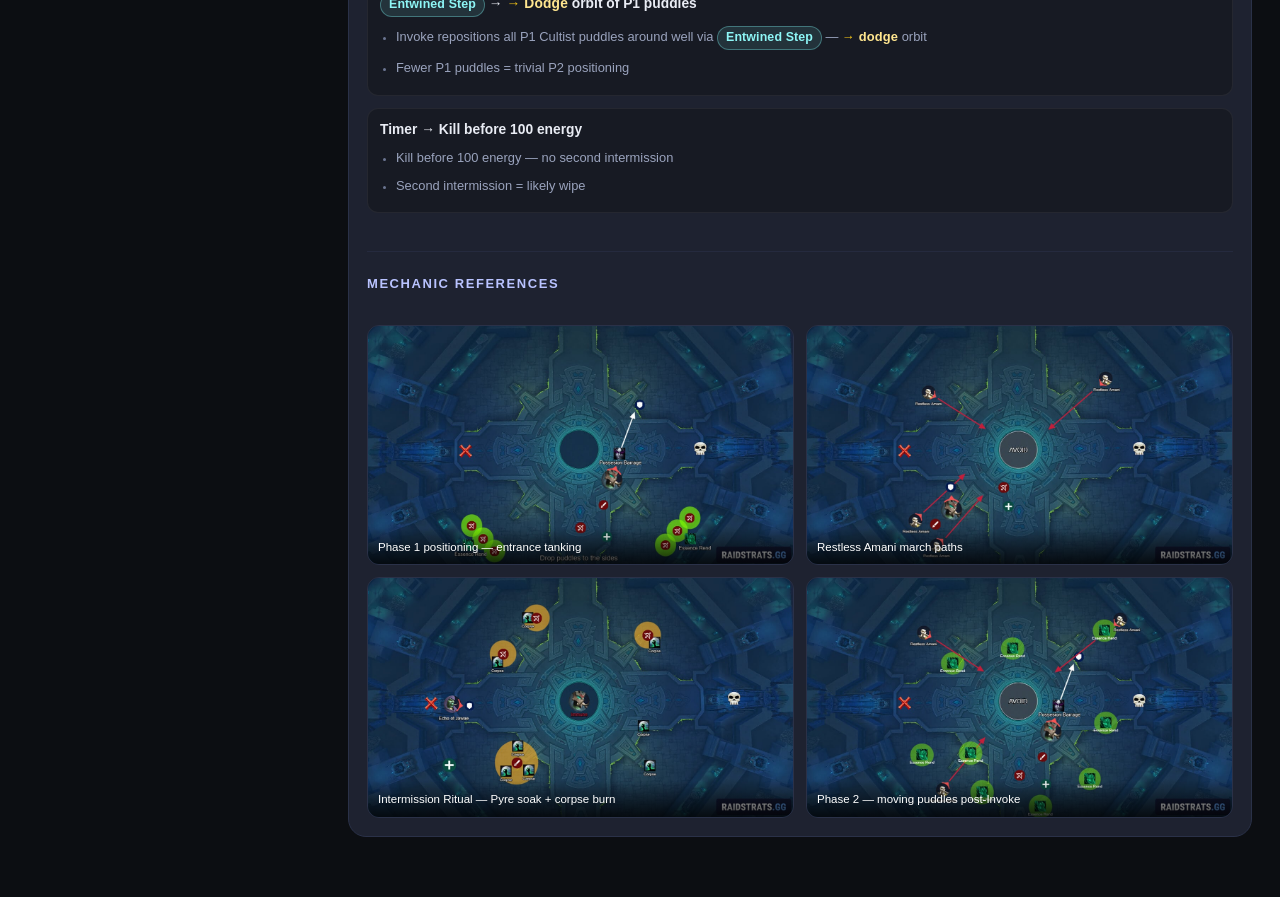
==== commit 1c5ba067: "Add Extra Upgrades guide for Midnight S2 (enchants, gems, embellishments, consumables)" ====
--- a/index.html
+++ b/index.html
@@ -350,6 +350,7 @@
         <button class="switch-btn" id="swRaid" role="tab" aria-selected="false">Raid • Abyss</button>
       </div>
       <a class="bonus-roll-link" href="bonus-rolls.html" data-preview-href="assets/bonus-rolls.html">Bonus Rolls →</a>
+      <a class="bonus-roll-link" href="extra-upgrades.html">Extra Upgrades →</a>
       <div class="search-wrap">
         <svg viewBox="0 0 16 16" fill="none" aria-hidden="true"><path d="M11.5 11.5L13.8 14" stroke="currentColor" stroke-width="1.3" stroke-linecap="round"/><circle cx="7" cy="7" r="4" stroke="currentColor" stroke-width="1.3"/></svg>
         <input id="q" placeholder="Search bosses, mechanics…" autocomplete="off" spellcheck="false"/>
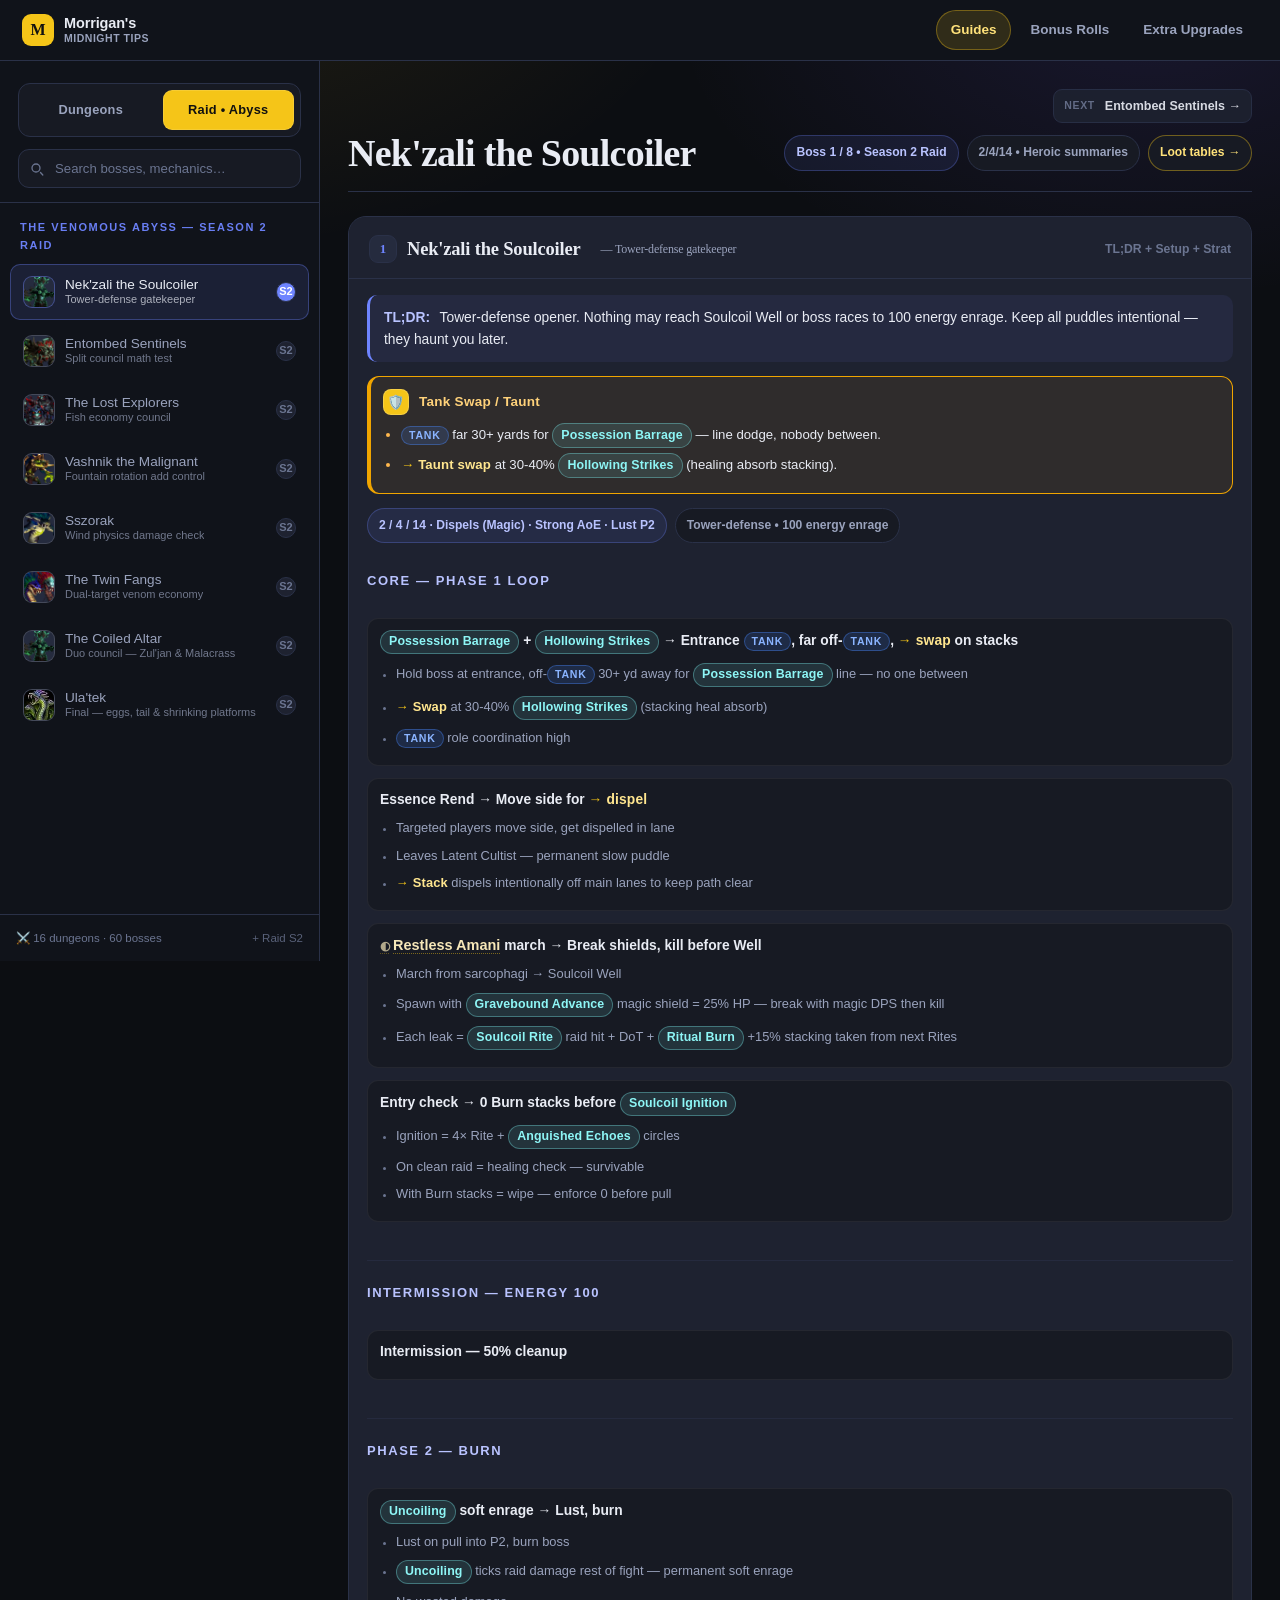
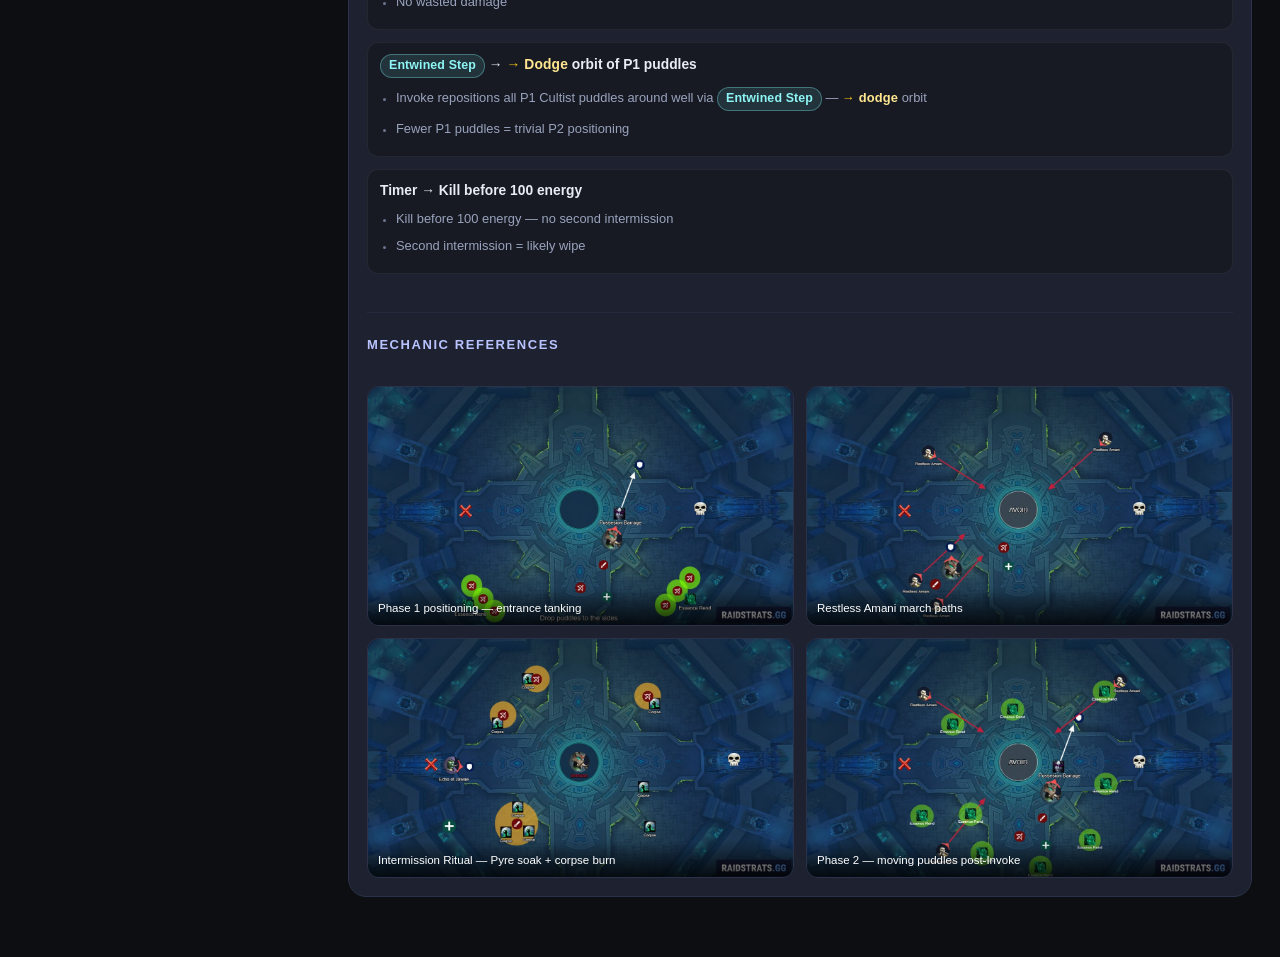
==== commit 22003338: "Unify site: shared dark theme, global nav, hash routing - Add assets/site.css: shared dark "guides" " ====
--- a/index.html
+++ b/index.html
@@ -6,6 +6,7 @@
 <meta name="color-scheme" content="dark"/>
 <title>Morrigan's Midnight Tips</title>
 <link rel="icon" href="data:," />
+<link rel="stylesheet" href="assets/site.css" />
 <style>
   :root{
     --bg:#0c0e12;
@@ -53,29 +54,10 @@
   }
   @media (max-width:900px){.side{position:static; height:auto; overflow:visible} .side .dungeon-list{display:none}}
   .side-top{padding:22px 18px 14px; border-bottom:1px solid var(--line); background:var(--bg2)}
-  .brand{display:flex; align-items:center; gap:12px; margin-bottom:14px}
-  .brand-mark{
-    width:36px; height:36px; border-radius:10px; display:grid; place-items:center;
-    background:var(--gold); color:#111; font-weight:800;
-    font-family: ui-serif, Georgia, serif; font-size:18px; letter-spacing:-.02em;
-
-  }
-  .brand h1{margin:0; font-family: ui-serif, Georgia, "Times New Roman", serif; font-weight:700; letter-spacing:-.02em; font-size:19px; line-height:.95; color:var(--ink)}
-  .brand h1 span{display:block; color:var(--gold); font-size:12.5px; letter-spacing:.12em; text-transform:uppercase; margin-top:3px; font-family: ui-sans-system, system-ui, sans-serif; font-weight:600}
   .switch{display:flex; gap:6px; padding:6px; background:var(--panel); border:1px solid var(--line); border-radius:12px; margin-bottom:12px}
   .switch-btn{flex:1; padding:9px 8px; border-radius:9px; border:1px solid transparent; background:transparent; color:var(--muted); font-weight:600; font-size:12.8px; cursor:pointer; transition:.14s; letter-spacing:.02em}
   .switch-btn.active{background:var(--gold); color:#101010; border-color:rgba(255,255,255,.12)}
   .switch-btn:hover:not(.active){background:var(--panel2); color:var(--ink); border-color:var(--line2)}
-  .bonus-roll-link{
-    display:flex; align-items:center; justify-content:center; gap:6px;
-    width:100%; margin-bottom:12px; padding:8px 11px;
-    border:1px solid rgba(110,132,255,.35); border-radius:999px;
-    background:rgba(110,132,255,.10); color:#c8d0ff;
-    font-size:12.5px; font-weight:700; line-height:1.35; text-decoration:none;
-    transition:background .14s,border-color .14s,color .14s;
-  }
-  .bonus-roll-link:hover{background:rgba(110,132,255,.16); border-color:rgba(110,132,255,.55); color:#fff}
-  .bonus-roll-link:focus-visible{outline:2px solid var(--accent-venom); outline-offset:2px}
   .search-wrap{position:relative}
   .search-wrap input{
     width:100%; background:var(--panel); border:1px solid var(--line);
@@ -338,19 +320,24 @@
 </style>
 </head>
 <body>
+<header class="site-topbar">
+  <a class="site-brand" href="index.html" aria-label="Morrigan's Midnight Tips — home">
+    <span class="brand-mark">M</span>
+    <span class="brand-name">Morrigan's<small>MIDNIGHT TIPS</small></span>
+  </a>
+  <nav class="site-nav" aria-label="Site sections">
+    <a href="index.html" aria-current="page">Guides</a>
+    <a href="bonus-rolls.html">Bonus Rolls</a>
+    <a href="extra-upgrades.html">Extra Upgrades</a>
+  </nav>
+</header>
 <div class="app">
   <aside class="side" aria-label="Navigation">
     <div class="side-top">
-      <div class="brand">
-        <div class="brand-mark">M</div>
-        <h1>Morrigan's<span>Midnight Tips</span></h1>
-      </div>
       <div class="switch" role="tablist">
         <button class="switch-btn active" id="swDungeon" role="tab" aria-selected="true">Dungeons</button>
         <button class="switch-btn" id="swRaid" role="tab" aria-selected="false">Raid • Abyss</button>
       </div>
-      <a class="bonus-roll-link" href="bonus-rolls.html" data-preview-href="assets/bonus-rolls.html">Bonus Rolls →</a>
-      <a class="bonus-roll-link" href="extra-upgrades.html">Extra Upgrades →</a>
       <div class="search-wrap">
         <svg viewBox="0 0 16 16" fill="none" aria-hidden="true"><path d="M11.5 11.5L13.8 14" stroke="currentColor" stroke-width="1.3" stroke-linecap="round"/><circle cx="7" cy="7" r="4" stroke="currentColor" stroke-width="1.3"/></svg>
         <input id="q" placeholder="Search bosses, mechanics…" autocomplete="off" spellcheck="false"/>
@@ -1254,6 +1241,38 @@
   }catch(e){}
   return null;
 }
+
+// ---- Hash-based client-side navigation ----
+// The URL hash is the source of truth for the current guide view:
+// index.html#raid-ulatek, index.html#dungeon-temple-of-sethraliss, ...
+function currentTarget(){
+  return mode==='raid' ? {mode:'raid', name:selectedRaid} : {mode:'dungeon', name:selectedDungeon};
+}
+function syncHash(){
+  const h = canonicalHashForTarget(currentTarget());
+  if(((location.hash||'').replace(/^#/,'') !== h)){
+    try{ location.hash = h; }catch(e){}
+  }
+}
+function applyHashTarget(){
+  const t = getCurrentTargetFromHash();
+  if(!t) return false;
+  const cur = currentTarget();
+  if(t.mode===cur.mode && t.name===cur.name) return true;
+  mode = t.mode;
+  try{
+    if(t.mode==='raid'){ selectedRaid = t.name; localStorage.setItem('midnight:raid', t.name); localStorage.setItem('midnight:mode','raid'); }
+    else { selectedDungeon = t.name; localStorage.setItem('midnight:dungeon', t.name); localStorage.setItem('midnight:mode','dungeon'); }
+  }catch(e){}
+  return true;
+}
+window.addEventListener('hashchange', ()=>{
+  const t = getCurrentTargetFromHash();
+  if(!t) return;
+  const cur = currentTarget();
+  if(t.mode===cur.mode && t.name===cur.name) return; // our own syncHash echo
+  if(applyHashTarget()) render();
+});
 
 let query="";
 
@@ -1573,7 +1592,7 @@
 function renderDungeonContent(){
   const toName=selectedDungeon||DUNGEON_ORDER[0]; const d=DUNGEONS[toName]||DUNGEONS[Object.keys(DUNGEONS)[0]]; const finalName=Object.keys(DUNGEONS).find(k=>k===toName)||toName;
   qs('#dungeonTitle').className=''; qs('#dungeonTitle').textContent=finalName;
-  qs('#headerMeta').innerHTML=`<span class=\"pill\">Season ${SEASON_2.includes(finalName)?'2':'1'} • ${d.bosses.length} bosses</span>`;
+  qs('#headerMeta').innerHTML=`<span class=\"pill\">Season ${SEASON_2.includes(finalName)?'2':'1'} • ${d.bosses.length} bosses</span> <a class="pill pill-link" href="bonus-rolls.html#browse">Loot tables &rarr;</a>`;
   const grid=qs('#bossGrid'); const q=query.toLowerCase().trim(); let bosses=d.bosses; if(q){ bosses=bosses.map(b=>{ const bossMatch=b.name.toLowerCase().includes(q); const tips=b.tips.filter(t=>!q||t.text.toLowerCase().includes(q)||bossMatch); if(bossMatch||tips.length) return {...b,tips:tips.length?tips:b.tips,_highlight:bossMatch}; return null }).filter(Boolean); if(!bosses.length){grid.innerHTML=`<div class="no-results">No tips in <b>${escapeHtml(finalName)}</b> match “${escapeHtml(query)}”. Try clearing search or pick another dungeon.</div>`; return} } grid.innerHTML=bosses.map((boss,bi)=>{ const filteredTips=boss.tips; return `<div class="boss-card" id="boss-${slug(boss.name)}"><div class="boss-head"><h3><span class=\"boss-icon\">${bi+1}</span>${escapeHtml(boss.name)}</h3><span class=\"mini\">${filteredTips.length} mechanics • ${boss.tips.length===filteredTips.length?'all':'filtered'}</span></div><div class="tips">${filteredTips.map((t,i)=>tipHtml(t,i,boss.name)).join('')}</div></div>` }).join(''); grid.querySelectorAll('.tip-media img').forEach(img=>{img.addEventListener('click',()=>openLightbox(img.src,img.alt))});
 }
 
@@ -1584,7 +1603,7 @@
 function renderRaidContent(){
   const realName=selectedRaid; const data=RAID_DATA[realName]; if(!data){ qs('#bossGrid').innerHTML=`<div class="no-results">Raid boss not found: ${escapeHtml(realName||'')}</div>`; return; }
   qs('#dungeonTitle').className='raid-title'; qs('#dungeonTitle').textContent=realName;
-  qs('#headerMeta').innerHTML=`<span class=\"pill venom\">Boss ${data.bossNum} / ${RAID_ORDER.length} • Season 2 Raid</span> <span class=\"pill\">2/4/14 • Heroic summaries</span>`;
+  qs('#headerMeta').innerHTML=`<span class=\"pill venom\">Boss ${data.bossNum} / ${RAID_ORDER.length} • Season 2 Raid</span> <span class=\"pill\">2/4/14 • Heroic summaries</span> <a class="pill pill-link" href="bonus-rolls.html#browse">Loot tables &rarr;</a>`;
   const q=query.toLowerCase().trim();
   let html=`<div class="boss-card"><div class="boss-head raid-head"><h3><span class=\"boss-icon raid\">${data.bossNum}</span>${escapeHtml(realName)}<span style=\"margin-left:10px;font-size:12px;color:var(--muted);font-weight:500\">— ${escapeHtml(data.short)}</span></h3><span class=\"mini\">TL;DR + Setup + Strat</span></div><div class="raid-body">`;
   html+=`<div class="tldr venom-tldr"><strong>TL;DR:</strong> ${data.tldr}</div>`; if(TANK_SWAP[realName]){ html+=`<div class="tank-box"><div class="tank-box-head"><span class=\"tb-icon\">🛡️</span> Tank Swap / Taunt</div>${TANK_SWAP[realName]}</div>`; } html+=`<div class="setup-line"><span class=\"pill venom\">${escapeHtml(data.setup)}</span>${data.bossNum===1?`<span class=\"pill\">Tower-defense • 100 energy enrage</span>`:''}${data.bossNum===2?`<span class=\"pill\">40y DR • Even HP</span>`:''}${data.bossNum===6?`<span class=\"pill\">Eternal Venom 10 = death</span>`:''}</div>`;
@@ -1625,6 +1644,7 @@
 
 function render(){
   buildSidebar(); if(mode==="dungeon") renderDungeonContent(); else renderRaidContent(); renderPrevNext();
+  syncHash();
 }
 
 function escapeHtml(s){return (s||'').replace(/[&<>"']/g,c=>({'&':'&amp;','<':'&lt;','>':'&gt;','"':'&quot;',"'":'&#39;'}[c]))}
@@ -1639,7 +1659,13 @@
 qs('#swDungeon').addEventListener('click',()=>{mode="dungeon"; try{localStorage.setItem('midnight:mode','dungeon');}catch(e){} render()}); qs('#swRaid').addEventListener('click',()=>{mode="raid"; try{localStorage.setItem('midnight:mode','raid');}catch(e){} render()});
 document.addEventListener('keydown',(e)=>{ if(e.key==='Escape'){ closeLightbox(); return; } if(e.key==='/'&&document.activeElement.tagName!=='INPUT'&&document.activeElement.tagName!=='SELECT'){e.preventDefault(); qs('#q').focus(); return;} if((e.key==='ArrowLeft'||e.key==='ArrowRight') && !['INPUT','TEXTAREA','SELECT'].includes(document.activeElement.tagName)){ if(mode==="dungeon"){ const {prev,next}=getDungeonNav(); if(e.key==='ArrowLeft'&&prev){ e.preventDefault(); selectedDungeon=prev; try{localStorage.setItem('midnight:dungeon',prev);}catch(e){} render(); } if(e.key==='ArrowRight'&&next){ e.preventDefault(); selectedDungeon=next; try{localStorage.setItem('midnight:dungeon',next);}catch(e){} render(); } }else{ const {prev,next}=getRaidNav(); if(e.key==='ArrowLeft'&&prev){ e.preventDefault(); selectedRaid=prev; try{localStorage.setItem('midnight:raid',prev);}catch(e){} render(); } if(e.key==='ArrowRight'&&next){ e.preventDefault(); selectedRaid=next; try{localStorage.setItem('midnight:raid',next);}catch(e){} render(); } } } });
 
-// Initial render – no hash, pure internal
+// Initial state: a parseable URL hash wins over stored state (deep links).
+applyHashTarget();
+// Seed a canonical hash on hashless loads so the current view is always shareable.
+if(!(location.hash||'').replace(/^#/,'')){
+  try{ history.replaceState(null,'','#'+canonicalHashForTarget(currentTarget())); }catch(e){}
+}
+// Initial render
 if(document.readyState==='loading'){
   document.addEventListener('DOMContentLoaded', ()=>{ render(); }, {once:true});
 }else{
--- a/assets/site.css
+++ b/assets/site.css
@@ -0,0 +1,81 @@
+/* Morrigan's Midnight Tips — shared chrome for all three sections.
+   Dark "guides" theme tokens + global top navigation + cross-link styles. */
+
+:root{
+  --bg:#0c0e12;
+  --bg2:#10131a;
+  --panel:#171a23;
+  --panel2:#1e2230;
+  --panel3:#252b3e;
+  --line:#2a3148;
+  --line2:#313a56;
+  --ink:#e9ecf4;
+  --muted:#9aa3bd;
+  --muted2:#6b7591;
+  --gold:#f5c518;
+  --gold2:#ffe27a;
+  --gold-dim:rgba(245,197,24,.14);
+  --green:#3ae68a;
+  --accent-venom:#6e84ff;
+  --radius:18px;
+  --radius-sm:12px;
+  --shadow:0 2px 12px rgba(0,0,0,.35);
+
+  /* Aliases used by the Bonus Rolls / Extra Upgrades pages — same values, one source of truth */
+  --paper:var(--panel);
+  --wash:var(--bg);
+  --fel:var(--gold);
+  --fel-dark:var(--gold2);
+  --fel-pale:var(--gold-dim);
+  --void:var(--bg2);
+  --vengeance:#d97f3e;
+  --vengeance-pale:rgba(217,127,62,.16);
+  --havoc:#c084e0;
+  --havoc-pale:rgba(192,132,224,.16);
+  --raid:#e0a458;
+  --raid-pale:rgba(224,164,88,.14);
+}
+
+/* ---------- Global top navigation ---------- */
+.site-topbar{
+  display:flex; align-items:center; justify-content:space-between; gap:16px;
+  padding:10px 22px; background:var(--bg2); border-bottom:1px solid var(--line);
+}
+.site-brand{display:flex; align-items:center; gap:10px; text-decoration:none; color:var(--ink); flex:none;}
+.site-brand .brand-mark{
+  width:32px; height:32px; border-radius:9px; display:grid; place-items:center;
+  background:var(--gold); color:#111; font-weight:800;
+  font-family:ui-serif, Georgia, serif; font-size:16px; letter-spacing:-.02em;
+}
+.site-brand .brand-name{font-weight:800; font-size:14.5px; letter-spacing:-.01em; line-height:1.15;}
+.site-brand .brand-name small{display:block; font-size:10.5px; color:var(--muted); font-weight:600; letter-spacing:.05em;}
+.site-nav{display:flex; gap:4px; flex-wrap:wrap; justify-content:flex-end;}
+.site-nav a{
+  padding:8px 14px; border-radius:999px; color:var(--muted); text-decoration:none;
+  font-weight:700; font-size:13.5px; border:1px solid transparent; white-space:nowrap;
+}
+.site-nav a:hover{color:#fff; background:var(--panel2);}
+.site-nav a[aria-current="page"]{color:var(--gold2); background:var(--gold-dim); border-color:rgba(245,197,24,.35);}
+.site-nav a:focus-visible{outline:2px solid var(--accent-venom); outline-offset:2px;}
+@media (max-width:640px){
+  .site-topbar{padding:8px 12px; gap:10px;}
+  .site-brand .brand-name{display:none;}
+  .site-nav a{padding:7px 10px; font-size:12.5px;}
+}
+
+/* ---------- Contextual cross-links ---------- */
+.xlink-strip{
+  margin:0; padding:12px 28px; background:var(--bg2); border-top:1px solid var(--line);
+  color:var(--muted); font-size:.88rem;
+}
+.xlink-strip a{color:var(--gold2); font-weight:700; text-decoration:none;}
+.xlink-strip a:hover{text-decoration:underline;}
+.guide-xlink{
+  font-size:.76rem; font-weight:700; color:var(--muted); text-decoration:none;
+  border:1px solid var(--line); border-radius:999px; padding:3px 10px; margin-left:10px;
+  white-space:nowrap; vertical-align:middle;
+}
+.guide-xlink:hover{color:var(--gold2); border-color:var(--gold);}
+a.pill-link{text-decoration:none; border:1px solid rgba(245,197,24,.4); color:var(--gold2);}
+a.pill-link:hover{background:var(--gold-dim); color:#fff;}
+.meta{display:flex; flex-wrap:wrap; gap:8px; align-items:center;}
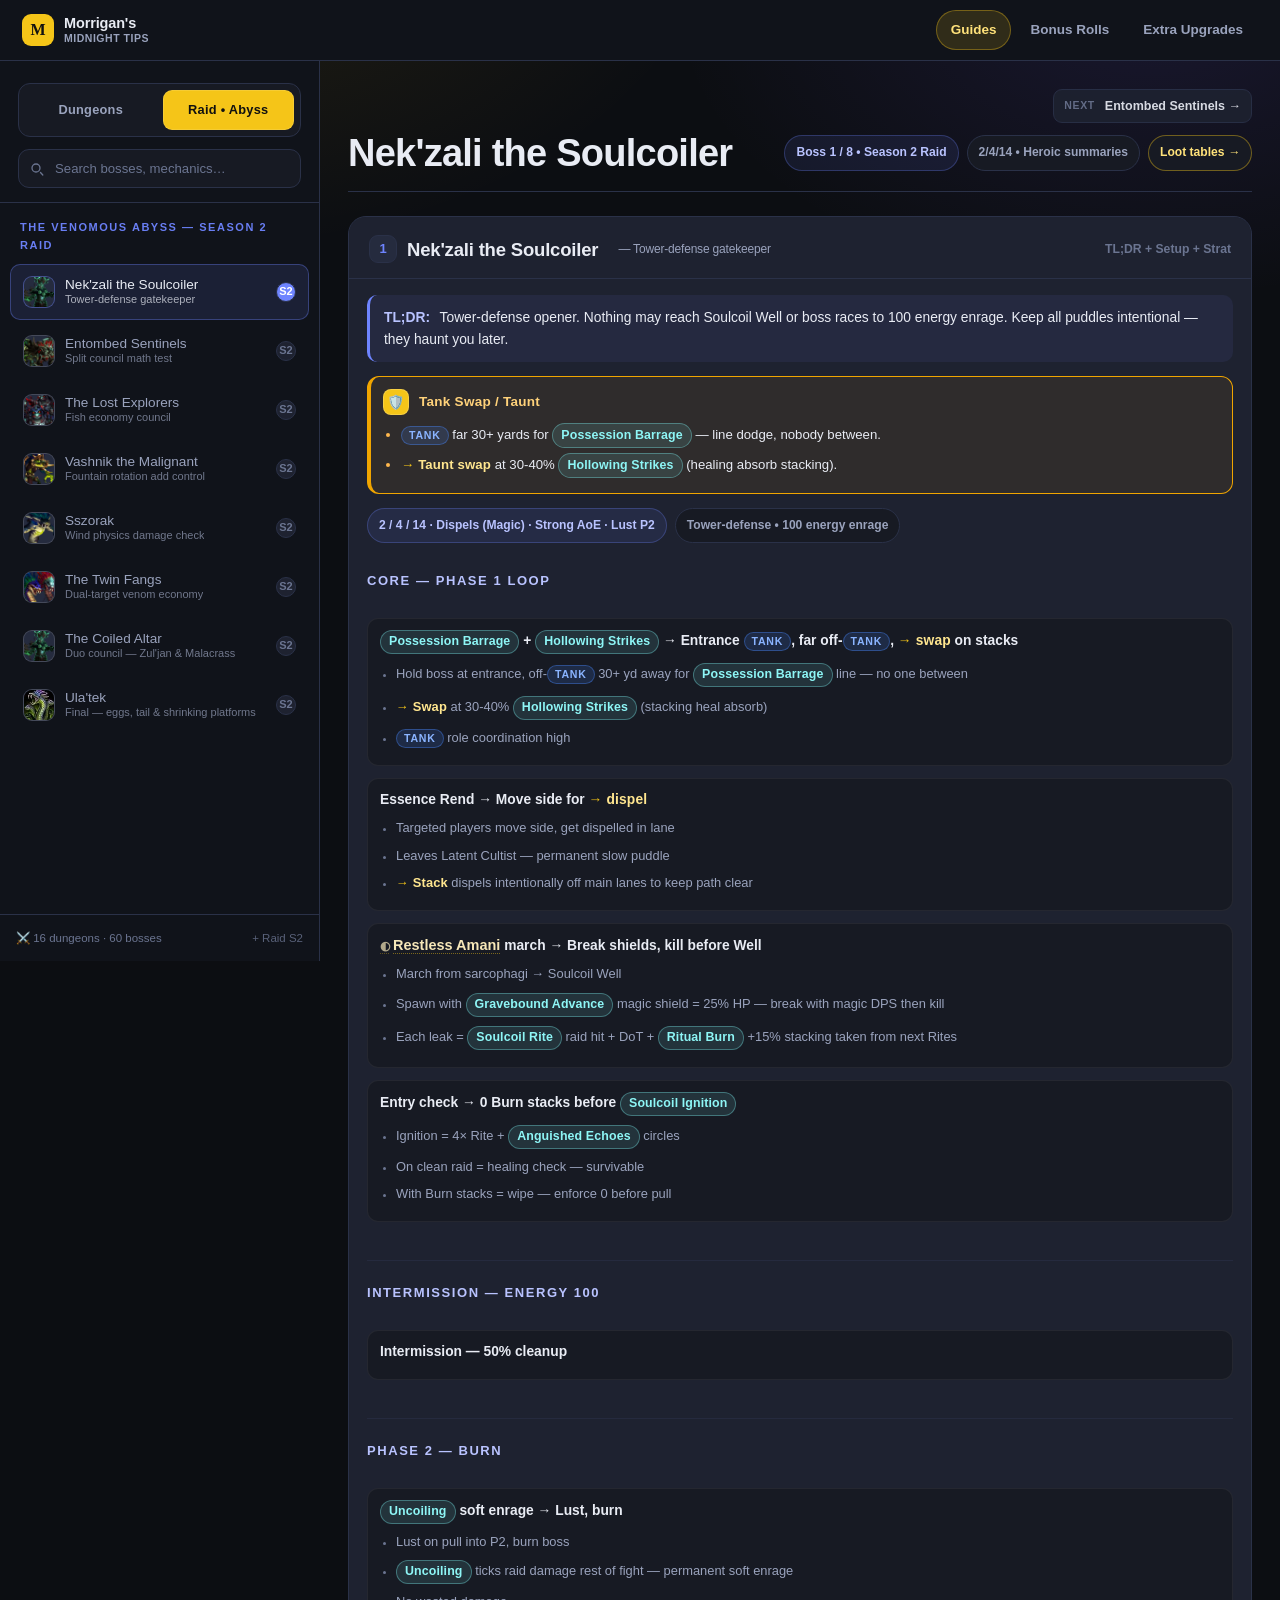
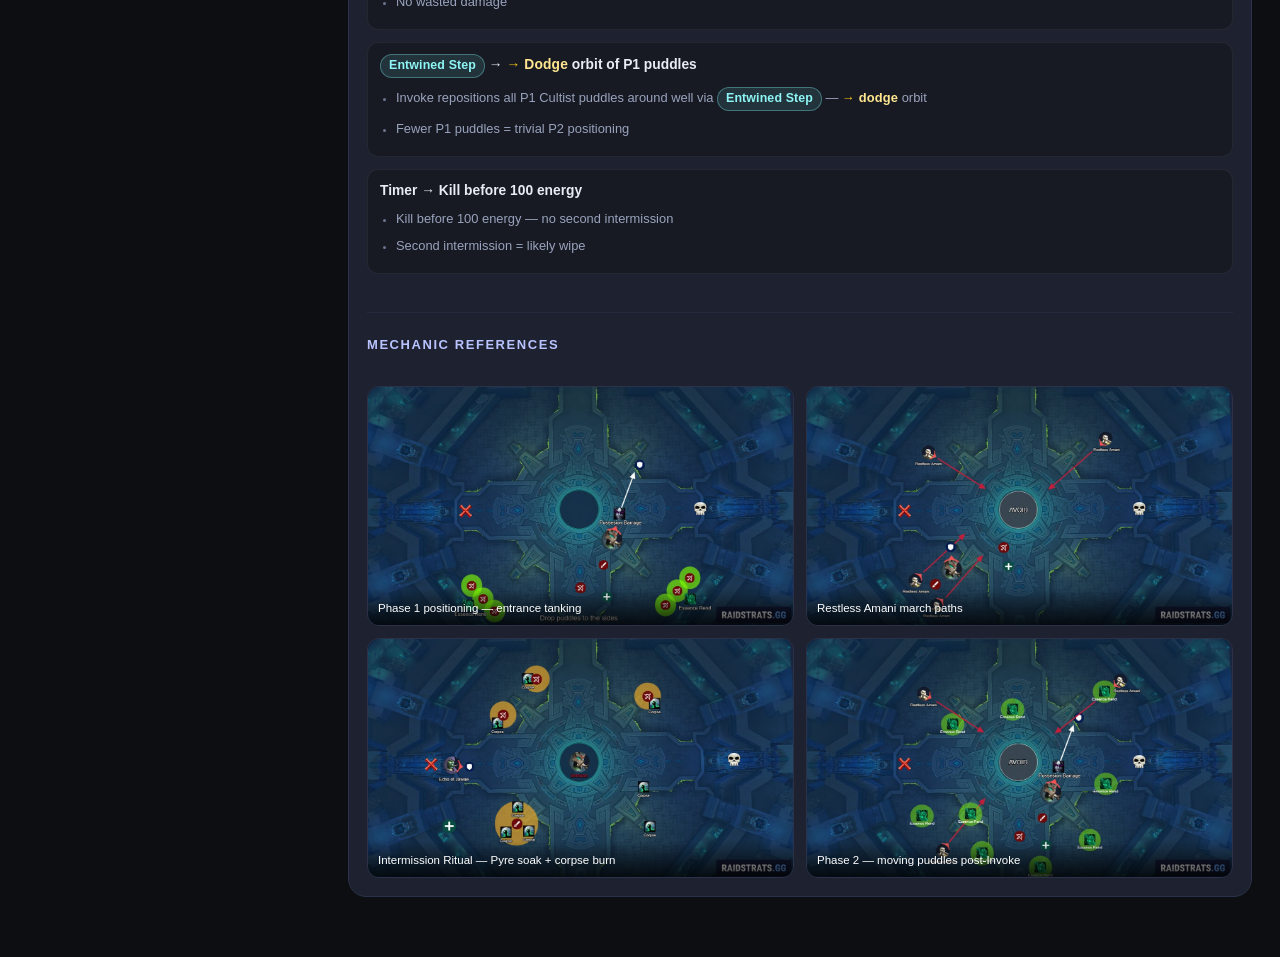
==== commit 6ca6831c: "Unify headings on the sans-serif font - index.html: guide .header h2 and .boss-head h3 move from Geo" ====
--- a/index.html
+++ b/index.html
@@ -86,7 +86,7 @@
   .main{min-width:0; padding:28px 28px 60px; max-width:1220px; width:100%}
   @media (max-width:900px){.main{padding:18px 16px 40px}}
   .header{display:flex; gap:18px; flex-wrap:wrap; align-items:flex-end; justify-content:space-between; margin-bottom:24px; padding-bottom:20px; border-bottom:1px solid var(--line)}
-  .header h2{margin:0; font-family: ui-serif, Georgia, serif; font-size:clamp(26px,4vw,38px); line-height:.95; letter-spacing:-.02em}
+  .header h2{margin:0; font-weight:800; font-size:clamp(26px,4vw,38px); line-height:.95; letter-spacing:-.02em}
   .header h2 b{color:var(--gold)}
   .header h2.raid-title b{color:var(--accent-venom)}
   .pill{display:inline-flex; align-items:center; gap:7px; padding:7px 11px; border-radius:999px; background:var(--panel); border:1px solid var(--line); color:var(--muted); font-size:12.1px; font-weight:600; flex-wrap:wrap}
@@ -96,7 +96,7 @@
   .boss-card{background:var(--panel2); border:1px solid var(--line); border-radius:var(--radius); overflow:hidden;}
   .boss-head{padding:18px 20px 14px; display:flex; align-items:center; justify-content:space-between; gap:12px; border-bottom:1px solid var(--line); background:var(--panel2)}
   .boss-head.raid-head{background:var(--panel2)}
-  .boss-head h3{margin:0; font-family: ui-serif, Georgia, serif; font-size:18.5px; letter-spacing:-.01em; display:flex; align-items:center; gap:10px}
+  .boss-head h3{margin:0; font-weight:800; font-size:18.5px; letter-spacing:-.01em; display:flex; align-items:center; gap:10px}
   .boss-icon{width:28px; height:28px; border-radius:9px; display:grid; place-items:center; background:var(--panel3); border:1px solid var(--line); font-size:13px; color:var(--gold)}
   .boss-icon.raid{color:var(--accent-venom)}
   .boss-head .mini{color:var(--muted2); font-size:12.2px; font-weight:600}
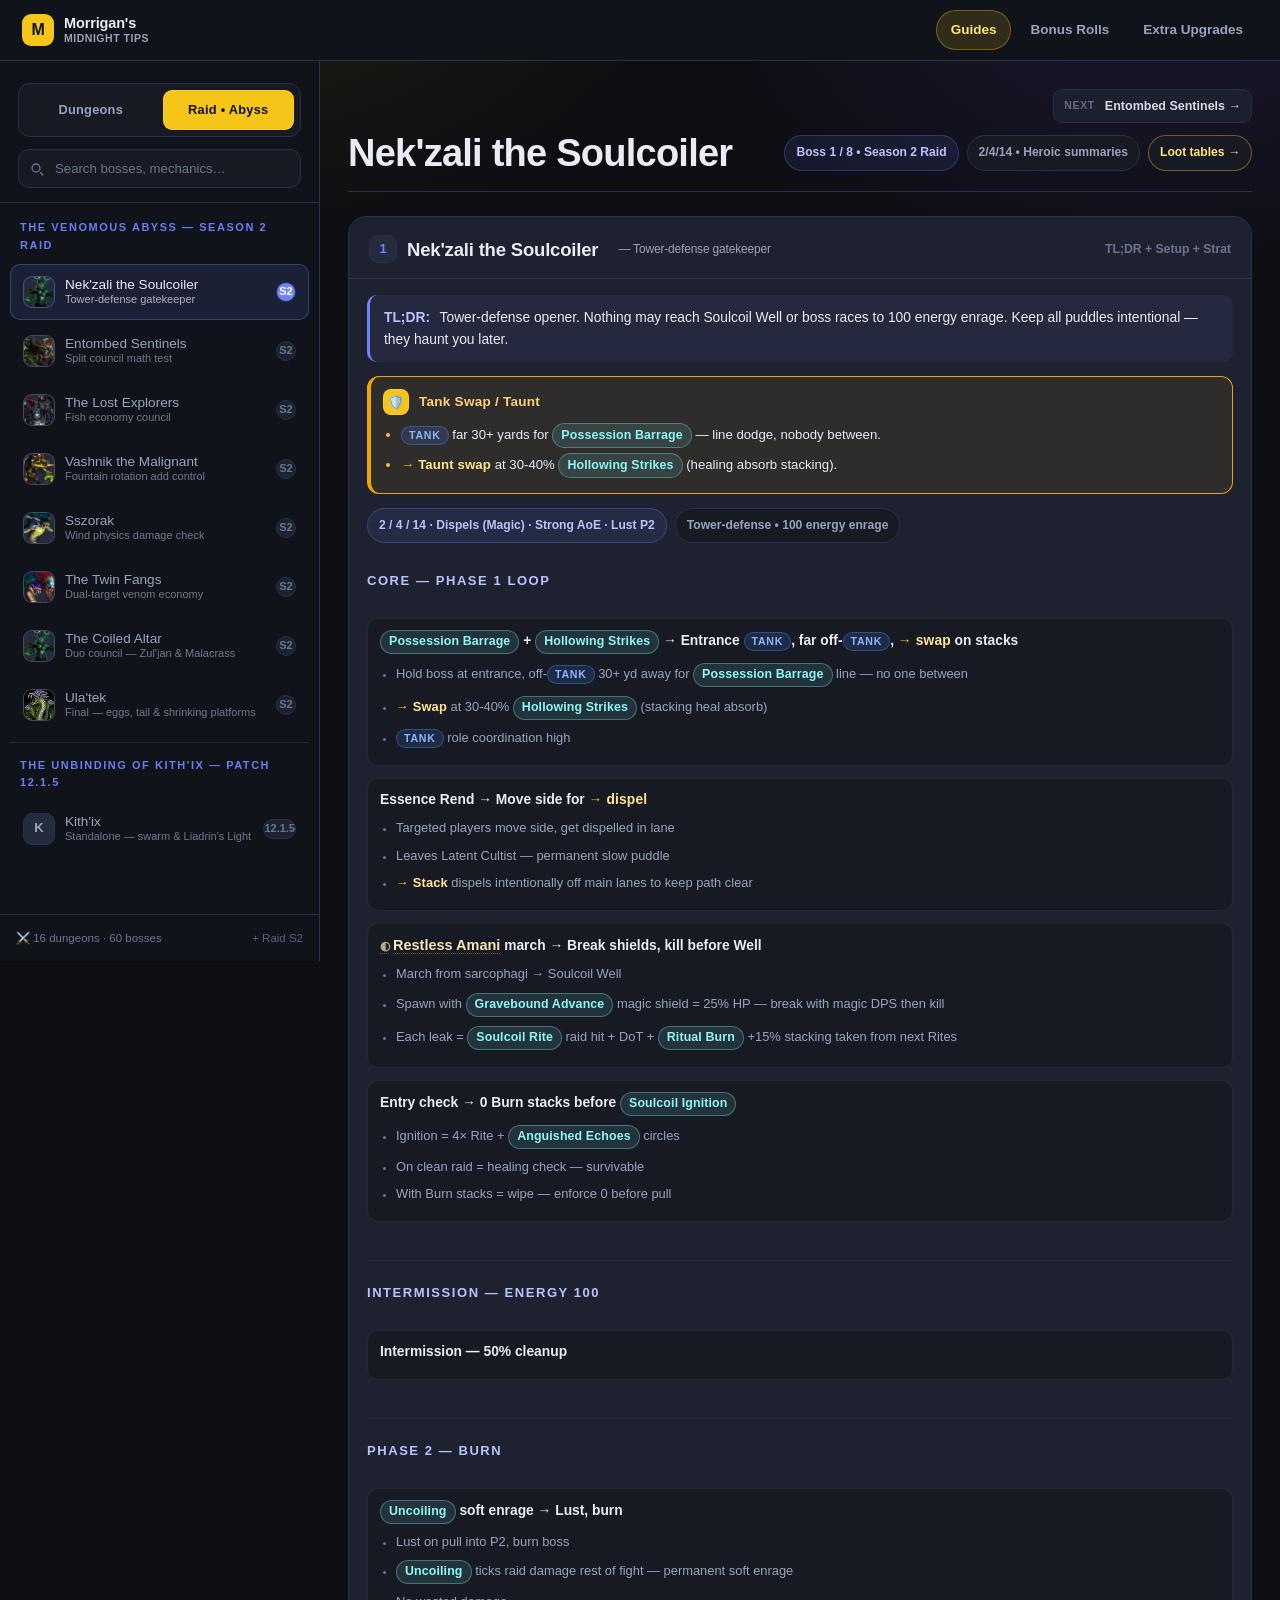
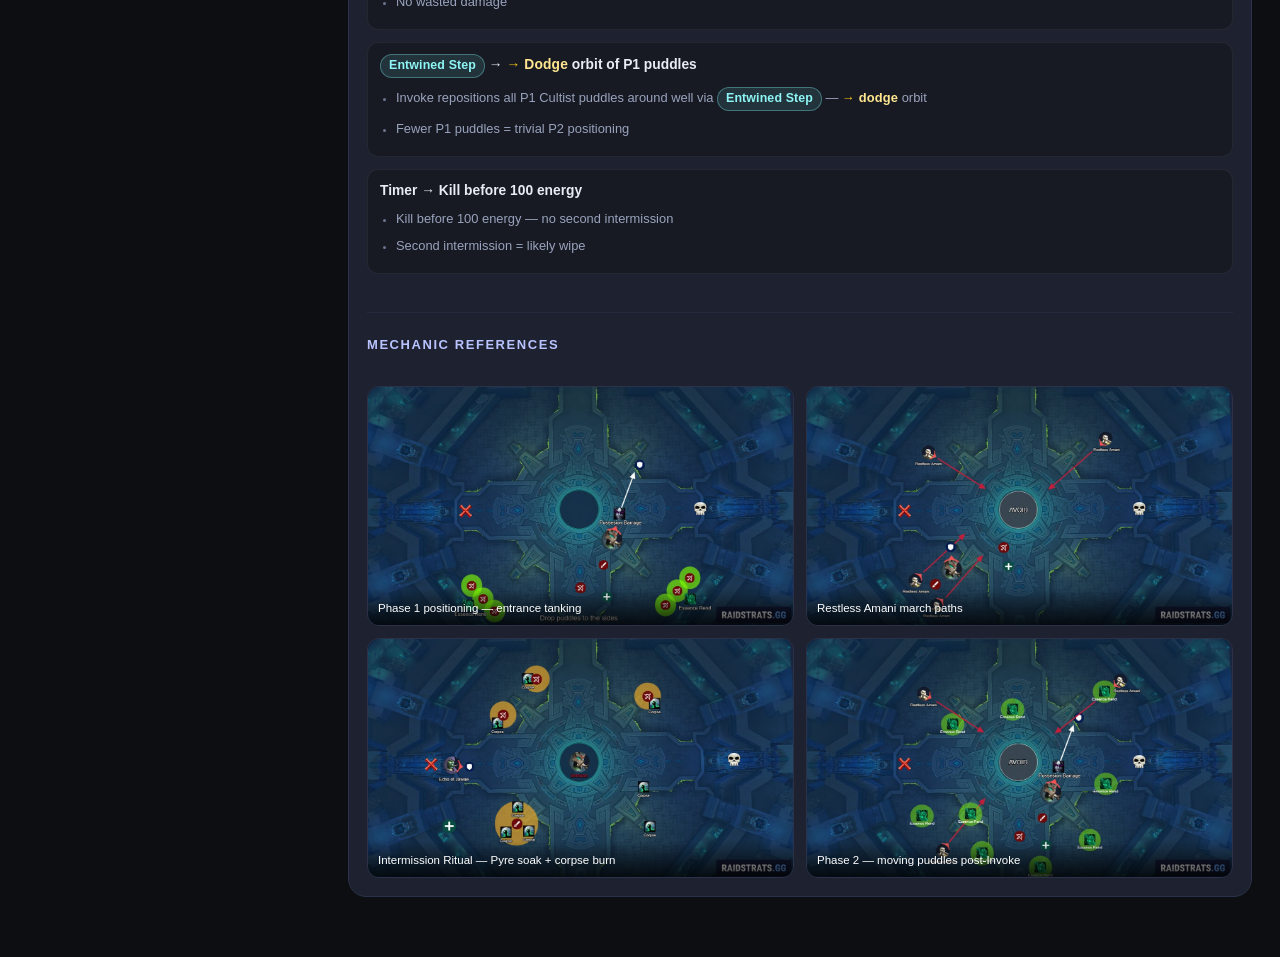
==== commit a9ab8c77: "Add Kith'ix guide — The Unbinding of Kith'ix (Patch 12.1.5) - New standalone single-boss raid guide " ====
--- a/index.html
+++ b/index.html
@@ -483,7 +483,7 @@
 const SEASON_1=["Algeth’ar Academy","Maisara Caverns","Pit of Saron","Skyreach","Magister's Terrace","Nexus Point Xenas","Seat of the Triumvirate","Windrunner Spire"];
 
 // RAID DATA — scannable rewrite preserving all info
-const RAID_ORDER=["Nek'zali the Soulcoiler","Entombed Sentinels","The Lost Explorers","Vashnik the Malignant","Sszorak","The Twin Fangs","The Coiled Altar","Ula'tek"];
+const RAID_ORDER=["Nek'zali the Soulcoiler","Entombed Sentinels","The Lost Explorers","Vashnik the Malignant","Sszorak","The Twin Fangs","The Coiled Altar","Ula'tek","Kith'ix"];
 // Friendly aliases for task-requested names
 const RAID_ALIASES={
   "Vashnik the Water-Gazer":"Vashnik the Malignant",
@@ -1102,6 +1102,84 @@
       {src:"assets/raid/08-ulatek-cauldron.webp",cap:"Doomscale Egg — deposit it in the cauldron within 20 seconds"},
       {src:"assets/raid/08-ulatek-clutch.webp",cap:"Blightscale Clutch — break eggs, then AoE weakened adds"}
     ]
+  },
+  "Kith'ix":{
+    short:"Standalone — swarm & Liadrin's Light",
+    bossNum:9,
+    tldr:"Standalone single-boss raid (Patch 12.1.5) — the C'Thraxxi general Ula'tek was guarding, fought alongside Lady Liadrin. P1: keep every aqir 25+ yards from the boss, kill the Voidweaver first, stagger beetle explosions, and grab a Light mote before every Extinguish. Kill all adds before 100 energy, then hold Liadrin's light through the darkness. At 25% she full-heals the raid and buffs damage by 50% — Lust and burn before the eighth eclipse.",
+    setup:"2 / 4 / 14 · DK grip for beetles · Fear dispels · Immunities for Extinguish · Lust P2 at 25%",
+    strategy:[
+      {lead:"<span class=\"spell\" data-tooltip=\"6-second channel dealing raid-wide shadow damage and summoning a Venomous Hulk, a Voidweaver and Bomber Beetles\" tabindex=\"0\" aria-describedby=\"spellTooltip\">Voidswarm</span> → Adds 25y+ off boss, <span class=\"entity\">Voidweaver</span> dies first", subs:[
+        "<span class=\"spell\" data-tooltip=\"Aqir near Kith'ix take 75% reduced damage; does not affect eggs\" tabindex=\"0\" aria-describedby=\"spellTooltip\">Commanding Presence</span> — any aqir within 25 yards of the boss takes 75% less damage, so the add <span class=\"role role-tank\">tank</span> drags the <span class=\"entity\">Venomous Hulk</span> onto the stationary <span class=\"entity\">Voidweaver</span> and the raid cleaves both there",
+        "Face the Hulk away — <span class=\"spell\" data-tooltip=\"Venomous Hulk frontal cone dealing heavy physical and nature damage and knocking players back\" tabindex=\"0\" aria-describedby=\"spellTooltip\">Venom Roar</span> hits hard and knocks back",
+        "<span class=\"entity\">Voidweaver</span> is the kill priority: <span class=\"spell\" data-tooltip=\"Raid-wide shadow damage; each cast makes the next Nightfall hit 20% harder\" tabindex=\"0\" aria-describedby=\"spellTooltip\">Nightfall</span> stacks +20% per cast, while <span class=\"spell\" data-tooltip=\"Void energy channeled onto random players, ticking shadow damage for 8 seconds\" tabindex=\"0\" aria-describedby=\"spellTooltip\">Voidweave</span> ticks random players"
+      ]},
+      {lead:"<span class=\"entity\">Bomber Beetles</span> → Grip in one at a time, stagger explosions", subs:[
+        "Beetles <span class=\"action\">fixate</span> random players and explode on contact or after 30 seconds — <span class=\"spell\" data-tooltip=\"Beetle explosion covering the raid in a stacking damage-over-time effect\" tabindex=\"0\" aria-describedby=\"spellTooltip\">Gut Reaction</span> coats the raid in stacking <span class=\"spell\" data-tooltip=\"Stacking damage-over-time effect left on the raid by Gut Reaction\" tabindex=\"0\" aria-describedby=\"spellTooltip\">Digestive Juices</span>",
+        "A Death Knight grips one beetle onto the Hulk at a time; wait for Digestive Juices to fall off before the next — stacked explosions overwhelm healers",
+        "Fixated players without a grip lead their beetles away from the group instead of through it"
+      ]},
+      {lead:"<span class=\"spell\" data-tooltip=\"Heroic and Mythic: dead Hulks and Voidweavers leave eggs that hatch into Mindstingers; on Mythic, Bomber Beetles leave eggs too\" tabindex=\"0\" aria-describedby=\"spellTooltip\">Incubation</span> (Heroic+) → Break eggs before they hatch", subs:[
+        "After the Hulk and Voidweaver die, switch to their eggs immediately — eggs ignore Commanding Presence and die fast",
+        "A hatched <span class=\"entity\">Mindstinger</span> flies to a player and stuns them with <span class=\"spell\" data-tooltip=\"Mindstinger stun dealing periodic nature damage\" tabindex=\"0\" aria-describedby=\"spellTooltip\">Mindsting</span>",
+        "Mythic: every beetle explosion also leaves eggs — gripping beetles onto the Hulk keeps all eggs in the cleave pile"
+      ]},
+      {lead:"<span class=\"spell\" data-tooltip=\"Near-lethal raid-wide shadow damage that also removes Light's Embrace\" tabindex=\"0\" aria-describedby=\"spellTooltip\">Extinguish</span> → Mote from <span class=\"spell\" data-tooltip=\"Mote of Light reducing shadow damage taken by 90% for up to 8 seconds\" tabindex=\"0\" aria-describedby=\"spellTooltip\">Light's Embrace</span> before every cast", subs:[
+        "Liadrin scatters motes in the Hulk's frontal direction — move to the Hulk and pick one up before Extinguish lands; the 90% shadow reduction is the survival mechanic, not a bonus",
+        "The buff lasts at most 8 seconds and Extinguish strips it — grab late, not early",
+        "No mote in time means immunity or a strong defensive — the backup plan only"
+      ]},
+      {lead:"<span class=\"spell\" data-tooltip=\"Several players are overwhelmed for 6 seconds, then feared; on expiry or dispel they scream, dealing shadow damage that falls off with distance\" tabindex=\"0\" aria-describedby=\"spellTooltip\">Unspeakable Horrors</span> → Move out, then <span class=\"action\">dispel</span>", subs:[
+        "Targeted players run away from the raid during the 6-second warning, before <span class=\"spell\" data-tooltip=\"Fear applied by Unspeakable Horrors; screams for raid damage on expiry or dispel\" tabindex=\"0\" aria-describedby=\"spellTooltip\">Overwhelming Fear</span> lands",
+        "Healers dispel only once the player is out — a dispel inside the stack is a big raid hit, at range it is almost harmless; stagger multiple dispels",
+        "<span class=\"spell\" data-tooltip=\"Shadow tentacles lashing out near Kith'ix, hitting anyone in their path\" tabindex=\"0\" aria-describedby=\"spellTooltip\">Twisted Appendage</span> frontals keep firing throughout — step out of tentacle paths, including in the intermission"
+      ]},
+      {lead:"<span class=\"spell\" data-tooltip=\"Mass of darkness hitting the tank and everyone within 15 yards for heavy physical and shadow damage; leaves a Voidscar on Heroic and Mythic\" tabindex=\"0\" aria-describedby=\"spellTooltip\">Dark Devastation</span> → <span class=\"action\">Swap</span> every cast, place the <span class=\"spell\" data-tooltip=\"Void zone left by Dark Devastation; damages and knocks back on contact, and releases Eclipse Fragments during Suffocating Darkness\" tabindex=\"0\" aria-describedby=\"spellTooltip\">Voidscar</span> with intent", subs:[
+        "<span class=\"spell\" data-tooltip=\"150% increased physical and shadow damage taken for 25 seconds after Dark Devastation\" tabindex=\"0\" aria-describedby=\"spellTooltip\">Devastated</span> means +150% physical and shadow taken for 25s — <span class=\"action\">taunt swap</span> after every cast, and nobody else stands within 15 yards",
+        "Two casts per Phase 1 plus one in the intermission: place each Voidscar (Heroic+) on your planned marker line — the scars release the intermission's Eclipse Fragments, so placement now decides that phase",
+        "Keep scars at the edge of the play space, leaving room for the raid and a path to Liadrin"
+      ]}
+    ],
+    intermission:[
+      {lead:"<span class=\"spell\" data-tooltip=\"At 100 energy, darkness closes in across the room, ticking raid-wide damage; outside the Light, players are pacified, slowed and take heavy damage every second\" tabindex=\"0\" aria-describedby=\"spellTooltip\">Suffocating Darkness</span> → All adds dead before 100 energy", subs:[
+        "Any aqir alive when the darkness lands gains <span class=\"spell\" data-tooltip=\"Surviving aqir gain doubled attack and movement speed, crowd control immunity and a raid-wide damage aura\" tabindex=\"0\" aria-describedby=\"spellTooltip\">Dark Frenzy</span> — finish adds and eggs even at the cost of boss damage",
+        "Collapse into <span class=\"spell\" data-tooltip=\"Liadrin's barrier of Light in the center of the room — the intermission safe zone\" tabindex=\"0\" aria-describedby=\"spellTooltip\">Refulgent Bulwark</span> in the middle; outside it is <span class=\"spell\" data-tooltip=\"Pacified, slowed, and heavy damage every second while caught in the darkness\" tabindex=\"0\" aria-describedby=\"spellTooltip\">Suffocation</span>",
+        "Boss mechanics continue in the small space: Extinguish motes, fear dispels and tank swaps all still apply"
+      ]},
+      {lead:"<span class=\"spell\" data-tooltip=\"Void tendrils grab random players, pulling them toward the darkness and applying a large healing absorb; if it is not healed off within 8 seconds, the player is dragged in\" tabindex=\"0\" aria-describedby=\"spellTooltip\">Abyssal Grasp</span> → Heal absorbs off within 8s", subs:[
+        "Grasped players are the healers' top priority — an absorb still standing after 8 seconds drags the player into the darkness and kills them",
+        "Do not spread healing evenly across the raid while a Grasp is active"
+      ]},
+      {lead:"<span class=\"spell\" data-tooltip=\"Fragments released from Voidscars that drift toward Liadrin; touching one destroys it with area damage and a stacking DoT\" tabindex=\"0\" aria-describedby=\"spellTooltip\">Eclipse Fragments</span> → Assigned trios intercept in rotation", subs:[
+        "Fragments drift from your Voidscars toward Liadrin — intercept them before they arrive; each one through applies <span class=\"spell\" data-tooltip=\"A fragment reaching Liadrin damages the raid and shrinks the Refulgent Bulwark safe zone\" tabindex=\"0\" aria-describedby=\"spellTooltip\">Lost Refulgence</span> and shrinks the safe zone, and enough lost means no Light left to stand in",
+        "Assign groups of 3 per marker (tanks take the first line) and alternate soaks — touching a fragment deals AoE damage and applies a stacking DoT",
+        "Waves grow each intermission: 4, then 5, then 6 — and keep fear targets opposite the intercepts"
+      ]},
+      {lead:"<span class=\"spell\" data-tooltip=\"Liadrin clears the darkness and stuns Kith'ix for 8 seconds, but each cast leaves her Exhausted, weakening her Light\" tabindex=\"0\" aria-describedby=\"spellTooltip\">Divine Radiance</span> → Reset in the stun window", subs:[
+        "Use the 8-second stun to reset positions and re-place the boss for the next Voidswarm",
+        "Each Radiance stacks <span class=\"spell\" data-tooltip=\"Each Divine Radiance weakens Liadrin's Light and increases Suffocating Darkness damage for the rest of the fight\" tabindex=\"0\" aria-describedby=\"spellTooltip\">Exhausted</span> on Liadrin — later darkness phases hurt more even played identically, so clean early intermissions matter",
+        "Near 25%, push the boss instead of perfecting mechanics — the transition clears everything active"
+      ]}
+    ],
+    p2:[
+      {lead:"<span class=\"spell\" data-tooltip=\"At 25% health, Kith'ix stuns the whole raid and absorbs all adds and active abilities\" tabindex=\"0\" aria-describedby=\"spellTooltip\">Stygian Howl</span> at 25% → <span class=\"spell\" data-tooltip=\"Liadrin fully heals the raid and grants Luminous Grace\" tabindex=\"0\" aria-describedby=\"spellTooltip\">Last Light</span>: Lust + everything", subs:[
+        "<span class=\"spell\" data-tooltip=\"50% increased damage and healing done for the rest of the fight\" tabindex=\"0\" aria-describedby=\"spellTooltip\">Luminous Grace</span> gives +50% damage and healing for the rest of the fight",
+        "Bloodlust/Heroism, every offensive cooldown and potions on the transition — this phase is a pure damage race"
+      ]},
+      {lead:"<span class=\"spell\" data-tooltip=\"Eclipses form one at a time, each dealing raid-wide shadow damage; when the eighth forms, they converge on Liadrin and kill the raid\" tabindex=\"0\" aria-describedby=\"spellTooltip\">Eightfold Eclipse</span> → Kill before the 8th eclipse", subs:[
+        "Hard enrage with a visible counter — every eclipse is also a raid-wide hit healers must cover",
+        "Losing players early loses the race: survival until late beats greedy deaths"
+      ]},
+      {lead:"<span class=\"spell\" data-tooltip=\"Three players are targeted for 5 seconds, then a Null Gate opens at their location, damaging nearby players and scattering Nullshards\" tabindex=\"0\" aria-describedby=\"spellTooltip\">Null Gate</span> → Drop gates away, spread, <span class=\"action\">dodge</span> shards", subs:[
+        "Targeted players (melee / healer / ranged) place gates away from the raid and spread out, so tanks always have a gate within reach",
+        "Gates and shards each apply <span class=\"spell\" data-tooltip=\"Stacking void corruption; at 5 stacks the player dies — 3 stacks on Mythic\" tabindex=\"0\" aria-describedby=\"spellTooltip\">Nullify</span> — 5 stacks kills you, only 3 on Mythic; you will not dodge every shard, so manage stacks rather than chasing perfection"
+      ]},
+      {lead:"<span class=\"spell\" data-tooltip=\"Current tank gains 100% movement speed and shard immunity but takes 100% more physical damage; on expiry the tank dies unless the effect is removed\" tabindex=\"0\" aria-describedby=\"spellTooltip\">Negation</span> → <span class=\"role role-tank\">Tank</span> clears it in a Null Gate before expiry", subs:[
+        "Expiry is 8 seconds on Heroic, 12 on Mythic — run straight through the shards (Negation makes the tank immune to them) to the nearest gate",
+        "Touching a gate triggers <span class=\"spell\" data-tooltip=\"Heavy raid-wide hit that also destroys every Null Gate and Nullshard within 10 yards\" tabindex=\"0\" aria-describedby=\"spellTooltip\">Explosive Restabilization</span> — a heavy raid hit that also clears gates and shards within 10 yards, so warn healers",
+        "Mythic: Negation applies 3 stacks — the tank must clear 3 separate gates to survive"
+      ]}
+    ]
   }
 };
 
@@ -1128,7 +1206,8 @@
   "Sszorak":"sszorak",
   "The Twin Fangs":"twin-fangs",
   "The Coiled Altar":"coiled-altar",
-  "Ula'tek":"ulatek"
+  "Ula'tek":"ulatek",
+  "Kith'ix":"kithix"
 };
 const RAID_SHORT_TO_NAME={
   "nekzali":"Nek'zali the Soulcoiler",
@@ -1138,7 +1217,8 @@
   "sszorak":"Sszorak",
   "twin-fangs":"The Twin Fangs",
   "coiled-altar":"The Coiled Altar",
-  "ulatek":"Ula'tek"
+  "ulatek":"Ula'tek",
+  "kithix":"Kith'ix"
 };
 function resolveRaidName(n){ const map={"Vashnik the Water-Gazer":"Vashnik the Malignant","Sszorak the Ascended":"Sszorak","Ithrax & Vexhul - The Twin Fangs":"The Twin Fangs","Lost Explorers (Iku'nal & Nama'jin)":"The Lost Explorers"}; return map[n]||n; }
 
@@ -1508,6 +1588,11 @@
     <li>Assign one <span class=\"role role-tank\">tank</span> to Ula'tek and one to <span class=\"entity\">Gore Rattle</span>; both must stay in melee or <span class=\"spell\" data-tooltip=\"Raid-wide physical damage when no target is in melee range of Ula'tek\" tabindex=\"0\">Unchecked Rage</span> / <span class=\"spell\" data-tooltip=\"Heavy physical strike used when Gore Rattle has no target in melee\" tabindex=\"0\">Rattler Slam</span> fires.</li>
     <li><span class=\"action\">Swap sides during Caustic Waves</span> to manage <span class=\"spell\" data-tooltip=\"Tank knockback followed by a bite applying Stone Venom and Hobbled\" tabindex=\"0\">Mother's Wrath</span>, <span class=\"spell\" data-tooltip=\"Stacking nature damage-over-time effect from Mother's Wrath\" tabindex=\"0\">Stone Venom</span> and positioning.</li>
     <li>Face <span class=\"spell\" data-tooltip=\"Wide tail sweep that knocks players back 35 yards\" tabindex=\"0\">Mephitic Thrash</span> so its 35y knockback leaves room to recover.</li>
+  </ul>`,
+  "Kith'ix":`<ul>
+    <li><span class=\"action\">Taunt swap</span> after every <span class=\"spell\" data-tooltip=\"Mass of darkness hitting the tank and everyone within 15 yards for heavy physical and shadow damage\" tabindex=\"0\">Dark Devastation</span> — <span class=\"spell\" data-tooltip=\"150% increased physical and shadow damage taken for 25 seconds after Dark Devastation\" tabindex=\"0\">Devastated</span> is +150% physical and shadow taken for 25s, and nobody else may be within 15 yards.</li>
+    <li>Split roles: one <span class=\"role role-tank\">tank</span> on Kith'ix, one on the <span class=\"entity\">Venomous Hulk</span> — drag the Hulk onto the Voidweaver with its frontal away from the raid, and place every <span class=\"spell\" data-tooltip=\"Void zone left by Dark Devastation; releases Eclipse Fragments during Suffocating Darkness\" tabindex=\"0\">Voidscar</span> (Heroic+) on the planned marker line: those scars feed the intermission's fragments.</li>
+    <li>Phase 2: clear <span class=\"spell\" data-tooltip=\"Tank debuff that kills on expiry unless removed by touching a Null Gate; 8 seconds on Heroic, 12 on Mythic\" tabindex=\"0\">Negation</span> by touching a Null Gate before it expires — Mythic applies 3 stacks, so clear 3 gates.</li>
   </ul>`
 
 };
@@ -1563,10 +1648,11 @@
     const filtered=RAID_ORDER.filter(isRaidMatch);
     const btnHtml=(name)=>{
       const d=RAID_DATA[name]; const active=name===selectedRaid?'raid-active':''; const iconSrc=RAID_ICONS[name]; const fallbackLetter=escapeHtml(name.trim().charAt(0)||'R'); const iconHtml=iconSrc?`<img class="raid-ico" src="${escapeAttr(iconSrc)}" alt="${escapeAttr(name)}" loading="lazy" decoding="async" width="32" height="32" data-fallback="${fallbackLetter}" onerror="this.outerHTML='<span class=&quot;raid-ico&quot; style=&quot;width:32px;height:32px;display:grid;place-items:center;background:var(--panel3);border:1px solid var(--line);border-radius:9px;font-size:13px;font-weight:800;color:var(--muted)&quot;>${fallbackLetter}</span>'"/>`:`<span style=\"width:32px;height:32px;display:grid;place-items:center;background:var(--panel3);border:1px solid var(--line);border-radius:9px;font-size:13px;font-weight:800;color:var(--muted)\">${fallbackLetter}</span>`;
-      return `<button class="dungeon-btn ${active}" data-rname="${escapeAttr(name)}"><span style=\"display:flex;align-items:center;gap:10px;min-width:0\"><span style=\"display:flex\">${iconHtml}</span><span class=\"name\" style=\"display:flex;flex-direction:column;line-height:1.2\"><span>${escapeHtml(name)}</span><span style=\"font-size:11px;opacity:.7;font-weight:400\">${escapeHtml(d.short)}</span></span></span><span class=\"count\">S2</span></button>`
+      return `<button class="dungeon-btn ${active}" data-rname="${escapeAttr(name)}"><span style=\"display:flex;align-items:center;gap:10px;min-width:0\"><span style=\"display:flex\">${iconHtml}</span><span class=\"name\" style=\"display:flex;flex-direction:column;line-height:1.2\"><span>${escapeHtml(name)}</span><span style=\"font-size:11px;opacity:.7;font-weight:400\">${escapeHtml(d.short)}</span></span></span><span class=\"count\">${name==="Kith'ix"?'12.1.5':'S2'}</span></button>`
     };
-    list.innerHTML=`<div class="season-head raid-head">The Venomous Abyss — Season 2 Raid</div>${filtered.map(n=>btnHtml(n)).join('')}${!filtered.length?`<div class="no-results" style="margin:8px">No raid bosses match “${escapeHtml(query)}”</div>`:''}`;
-    mobileSel.innerHTML=`<optgroup label="The Venomous Abyss">${RAID_ORDER.map(n=>`<option value="r:${escapeAttr(n)}" ${n===selectedRaid?'selected':''}>${escapeHtml(n)}</option>`).join('')}</optgroup>`;
+    const abyssFiltered=filtered.filter(n=>n!=="Kith'ix"); const kithFiltered=filtered.filter(n=>n==="Kith'ix");
+    list.innerHTML=`${abyssFiltered.length?`<div class="season-head raid-head">The Venomous Abyss — Season 2 Raid</div>${abyssFiltered.map(n=>btnHtml(n)).join('')}`:''}${kithFiltered.length?`<div class="season-head raid-head">The Unbinding of Kith'ix — Patch 12.1.5</div>${kithFiltered.map(n=>btnHtml(n)).join('')}`:''}${!filtered.length?`<div class="no-results" style="margin:8px">No raid bosses match “${escapeHtml(query)}”</div>`:''}`;
+    mobileSel.innerHTML=`<optgroup label="The Venomous Abyss">${RAID_ORDER.filter(n=>n!=="Kith'ix").map(n=>`<option value="r:${escapeAttr(n)}" ${n===selectedRaid?'selected':''}>${escapeHtml(n)}</option>`).join('')}</optgroup><optgroup label="The Unbinding of Kith'ix">${RAID_ORDER.filter(n=>n==="Kith'ix").map(n=>`<option value="r:${escapeAttr(n)}" ${n===selectedRaid?'selected':''}>${escapeHtml(n)}</option>`).join('')}</optgroup>`;
     list.querySelectorAll('[data-rname]').forEach(btn=>{ btn.addEventListener('click',()=>{ selectedRaid=btn.dataset.rname; mode='raid'; try{localStorage.setItem('midnight:raid',selectedRaid); localStorage.setItem('midnight:mode','raid');}catch(e){} render(); }) });
   }
   mobileSel.onchange=(e)=>{
@@ -1603,7 +1689,7 @@
 function renderRaidContent(){
   const realName=selectedRaid; const data=RAID_DATA[realName]; if(!data){ qs('#bossGrid').innerHTML=`<div class="no-results">Raid boss not found: ${escapeHtml(realName||'')}</div>`; return; }
   qs('#dungeonTitle').className='raid-title'; qs('#dungeonTitle').textContent=realName;
-  qs('#headerMeta').innerHTML=`<span class=\"pill venom\">Boss ${data.bossNum} / ${RAID_ORDER.length} • Season 2 Raid</span> <span class=\"pill\">2/4/14 • Heroic summaries</span> <a class="pill pill-link" href="bonus-rolls.html#browse">Loot tables &rarr;</a>`;
+  qs('#headerMeta').innerHTML= realName==="Kith'ix" ? `<span class=\"pill venom\">The Unbinding of Kith'ix • Patch 12.1.5</span> <span class=\"pill\">Standalone raid • 1 boss</span> <span class=\"pill\">2/4/14 • Heroic summaries</span>` : `<span class=\"pill venom\">Boss ${data.bossNum} / ${RAID_ORDER.filter(n=>n!=="Kith'ix").length} • Season 2 Raid</span> <span class=\"pill\">2/4/14 • Heroic summaries</span> <a class="pill pill-link" href="bonus-rolls.html#browse">Loot tables &rarr;</a>`;
   const q=query.toLowerCase().trim();
   let html=`<div class="boss-card"><div class="boss-head raid-head"><h3><span class=\"boss-icon raid\">${data.bossNum}</span>${escapeHtml(realName)}<span style=\"margin-left:10px;font-size:12px;color:var(--muted);font-weight:500\">— ${escapeHtml(data.short)}</span></h3><span class=\"mini\">TL;DR + Setup + Strat</span></div><div class="raid-body">`;
   html+=`<div class="tldr venom-tldr"><strong>TL;DR:</strong> ${data.tldr}</div>`; if(TANK_SWAP[realName]){ html+=`<div class="tank-box"><div class="tank-box-head"><span class=\"tb-icon\">🛡️</span> Tank Swap / Taunt</div>${TANK_SWAP[realName]}</div>`; } html+=`<div class="setup-line"><span class=\"pill venom\">${escapeHtml(data.setup)}</span>${data.bossNum===1?`<span class=\"pill\">Tower-defense • 100 energy enrage</span>`:''}${data.bossNum===2?`<span class=\"pill\">40y DR • Even HP</span>`:''}${data.bossNum===6?`<span class=\"pill\">Eternal Venom 10 = death</span>`:''}</div>`;
--- a/assets/site.css
+++ b/assets/site.css
@@ -45,7 +45,7 @@
 .site-brand .brand-mark{
   width:32px; height:32px; border-radius:9px; display:grid; place-items:center;
   background:var(--gold); color:#111; font-weight:800;
-  font-family:ui-serif, Georgia, serif; font-size:16px; letter-spacing:-.02em;
+  font-size:16px; letter-spacing:-.02em;
 }
 .site-brand .brand-name{font-weight:800; font-size:14.5px; letter-spacing:-.01em; line-height:1.15;}
 .site-brand .brand-name small{display:block; font-size:10.5px; color:var(--muted); font-weight:600; letter-spacing:.05em;}
